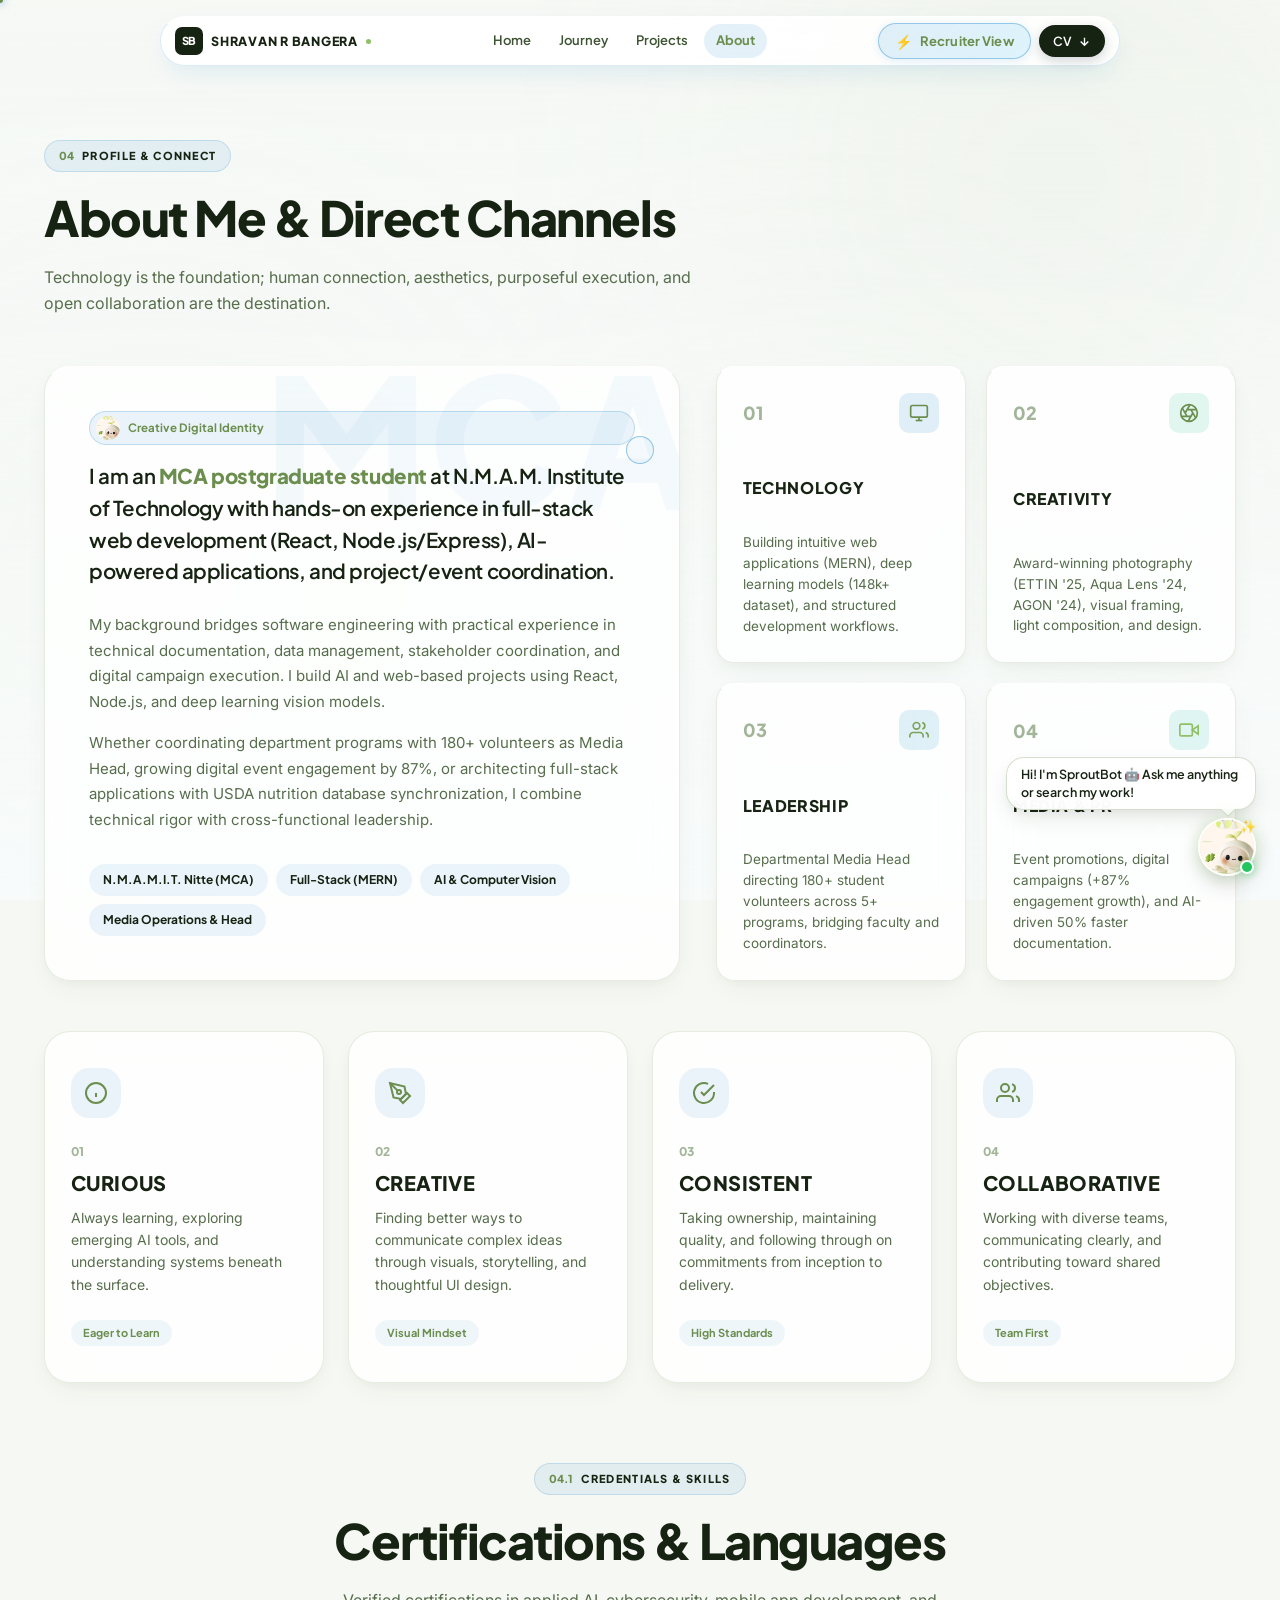
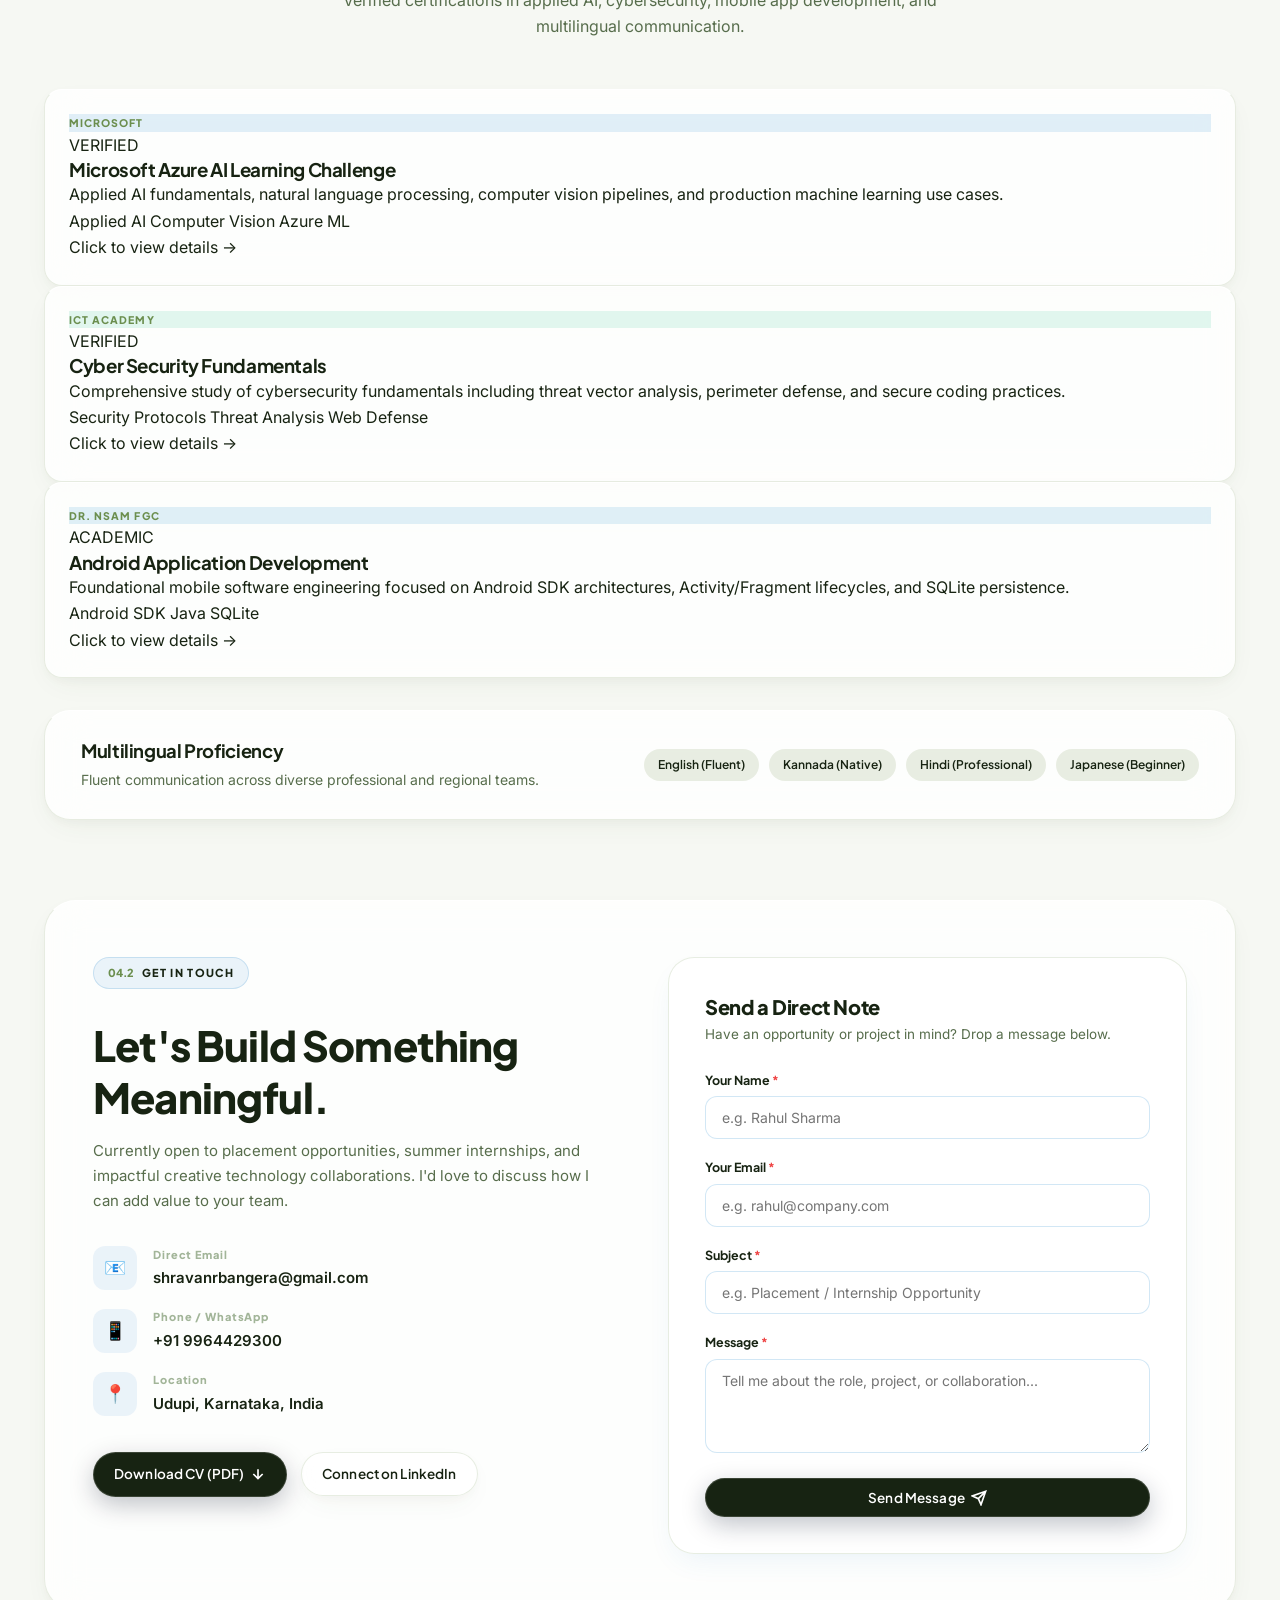
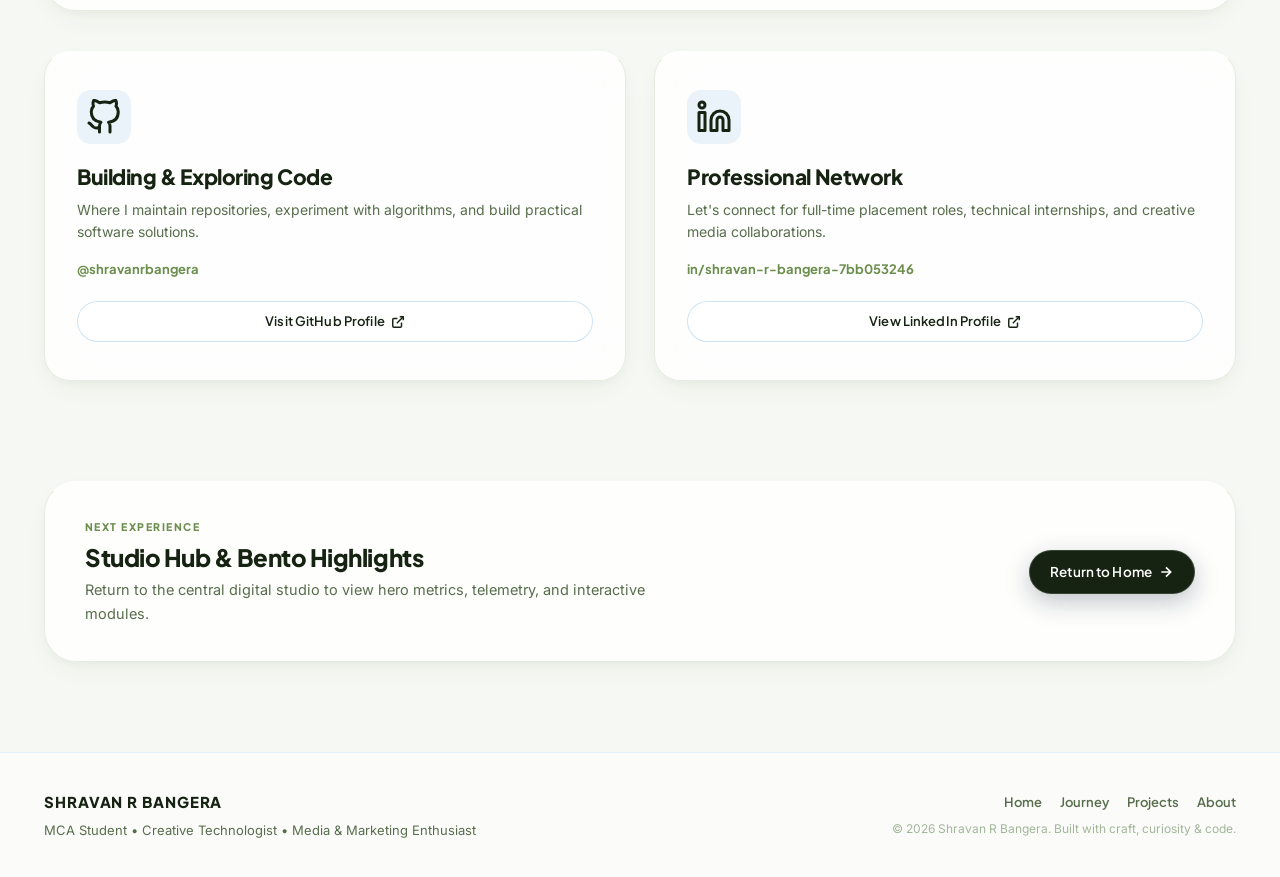
==== about.html @ 2a9f3ab5 "feat: implement SproutBot AI smart robot chatbot and profile navigator" ====
<!DOCTYPE html>
<html lang="en">
<head>
  <meta charset="UTF-8">
  <meta name="viewport" content="width=device-width, initial-scale=1.0">
  <title>About &amp; Contact | Shravan R Bangera</title>
  <meta name="description" content="Academic profile, full-stack &amp; AI expertise, certifications, and direct contact channels for Shravan R Bangera.">
  <meta name="theme-color" content="#F8FBFC">

  <link rel="icon" type="image/svg+xml" href="data:image/svg+xml,<svg xmlns='http://www.w3.org/2000/svg' viewBox='0 0 32 32'><rect width='32' height='32' rx='8' fill='%230878C9'/><text x='16' y='22' font-family='sans-serif' font-size='18' font-weight='bold' fill='white' text-anchor='middle'>S</text></svg>">
  <link rel="preconnect" href="https://fonts.googleapis.com">
  <link rel="preconnect" href="https://fonts.gstatic.com" crossorigin>
  <link href="https://fonts.googleapis.com/css2?family=Inter:wght@300;400;500;600;700&family=Plus+Jakarta+Sans:ital,wght@0,300;0,400;0,500;0,600;0,700;0,800;1,600&display=swap" rel="stylesheet">
  <link rel="stylesheet" href="style.css">
</head>
<body data-page="about">

  <!-- Custom Magnetic Cursor -->
  <div class="cursor-dot" id="cursorDot" aria-hidden="true"></div>
  <div class="cursor-ring" id="cursorRing" aria-hidden="true">
    <span class="cursor-label" id="cursorLabel"></span>
  </div>

  <!-- Ambient Background -->
  <div class="ambient-canvas" aria-hidden="true">
    <div class="ambient-orb orb-primary"></div>
    <div class="ambient-orb orb-secondary"></div>
    <div class="ambient-orb orb-accent"></div>
    <div class="ambient-grid-pattern"></div>
    <div class="ambient-noise-layer"></div>
  </div>

  <!-- Page Transition Curtain -->
  <div class="page-transition-curtain" id="pageTransitionCurtain" aria-hidden="true">
    <div class="curtain-brand-mark">
      <span class="curtain-mono">SB</span>
      <span class="curtain-title">SHRAVAN R BANGERA</span>
    </div>
  </div>

  <!-- Floating Glass Header -->
  <header class="studio-header" id="studioHeader">
    <nav class="nav-island glass-panel" aria-label="Main Navigation">
      <a href="index.html" class="nav-brand" data-nav-link aria-label="Shravan R Bangera Home">
        <span class="brand-monogram">SB</span>
        <span class="brand-name">SHRAVAN R BANGERA</span>
        <span class="brand-dot"></span>
      </a>

      <div class="nav-menu-wrapper" id="navMenuWrapper">
        <ul class="nav-links-list">
          <li><a href="index.html" class="nav-item" data-nav-link>Home</a></li>
          <li><a href="journey.html" class="nav-item" data-nav-link>Journey</a></li>
          <li><a href="projects.html" class="nav-item" data-nav-link>Projects</a></li>
          <li><a href="about.html" class="nav-item active" data-nav-link>About</a></li>
        </ul>
      </div>

      <div class="nav-cta-actions">
        <button class="btn btn-recruiter-toggle" id="recruiterModalTrigger" data-magnetic aria-label="Open Recruiter Executive View">
          <span class="recruiter-zap">⚡</span>
          <span>Recruiter View</span>
        </button>

        <a href="assets/SHRAVAN_RESUME.pdf" download="SHRAVAN_RESUME.pdf" target="_blank" rel="noopener" class="btn btn-pill-nav" data-magnetic>
          <span>CV</span>
          <svg class="btn-icon" width="13" height="13" viewBox="0 0 24 24" fill="none" stroke="currentColor" stroke-width="2.5"><path d="M12 5v14M19 12l-7 7-7-7"/></svg>
        </a>

        <button class="menu-toggle-btn" id="menuToggleBtn" aria-label="Toggle navigation menu" aria-expanded="false">
          <span class="menu-line line-1"></span>
          <span class="menu-line line-2"></span>
          <span class="menu-line line-3"></span>
        </button>
      </div>
    </nav>
  </header>

  <main class="page-content-wrapper" id="mainContent">

    <!-- PAGE HERO HEADER -->
    <section class="section inner-page-hero">
      <div class="container">
        
        <div class="section-editorial-header">
          <div class="header-tag-pill reveal-item">
            <span class="tag-number">04</span>
            <span class="tag-title">PROFILE &amp; CONNECT</span>
          </div>
          <h1 class="section-giant-title reveal-item" data-delay="100">About Me &amp; Direct Channels</h1>
          <p class="section-lead-paragraph reveal-item" data-delay="200">
            Technology is the foundation; human connection, aesthetics, purposeful execution, and open collaboration are the destination.
          </p>
        </div>

        <!-- ===================================================================
             SECTION 1: NARRATIVE MANIFESTO & 4 PILLARS
             =================================================================== -->
        <div class="about-editorial-layout">
          
          <!-- Narrative Manifesto Card -->
          <div class="about-manifesto-card glass-panel reveal-item" data-delay="250" data-cursor-text="STORY">
            <div class="watermark-symbol" aria-hidden="true">MCA</div>
            <div class="mascot-badge-pill">
              <img src="assets/sprout-mascot.jpg" alt="Creative Sprout Companion" class="mascot-badge-img">
              <span>Creative Digital Identity</span>
            </div>
            <h2 class="manifesto-lead">
              I am an <strong>MCA postgraduate student</strong> at N.M.A.M. Institute of Technology with hands-on experience in full-stack web development (React, Node.js/Express), AI-powered applications, and project/event coordination.
            </h2>
            
            <div class="manifesto-paragraphs">
              <p>
                My background bridges software engineering with practical experience in technical documentation, data management, stakeholder coordination, and digital campaign execution. I build AI and web-based projects using React, Node.js, and deep learning vision models.
              </p>
              <p>
                Whether coordinating department programs with 180+ volunteers as Media Head, growing digital event engagement by 87%, or architecting full-stack applications with USDA nutrition database synchronization, I combine technical rigor with cross-functional leadership.
              </p>
            </div>

            <div class="manifesto-tags-row">
              <span class="pill-chip">N.M.A.M.I.T. Nitte (MCA)</span>
              <span class="pill-chip">Full-Stack (MERN)</span>
              <span class="pill-chip">AI &amp; Computer Vision</span>
              <span class="pill-chip">Media Operations &amp; Head</span>
            </div>
          </div>

          <!-- 4 Concept Pillars -->
          <div class="about-pillars-grid">
            
            <div class="pillar-card glass-panel reveal-item" data-delay="300" data-pillar-theme="tech" data-cursor-text="TECH">
              <div class="pillar-top">
                <span class="pillar-index">01</span>
                <div class="pillar-icon-box cyan-glow">
                  <svg width="20" height="20" viewBox="0 0 24 24" fill="none" stroke="currentColor" stroke-width="2"><rect x="2" y="3" width="20" height="14" rx="2" ry="2"/><line x1="8" y1="21" x2="16" y2="21"/><line x1="12" y1="17" x2="12" y2="21"/></svg>
                </div>
              </div>
              <h3 class="pillar-name">TECHNOLOGY</h3>
              <p class="pillar-desc">
                Building intuitive web applications (MERN), deep learning models (148k+ dataset), and structured development workflows.
              </p>
            </div>

            <div class="pillar-card glass-panel reveal-item" data-delay="350" data-pillar-theme="creative" data-cursor-text="PHOTO">
              <div class="pillar-top">
                <span class="pillar-index">02</span>
                <div class="pillar-icon-box emerald-glow">
                  <svg width="20" height="20" viewBox="0 0 24 24" fill="none" stroke="currentColor" stroke-width="2"><circle cx="12" cy="12" r="10"/><path d="M14.31 8l5.74 9.94M9.69 8h11.48M7.38 12l5.74-9.94M9.69 16L3.95 6.06M14.31 16H2.83M16.62 12l-5.74 9.94"/></svg>
                </div>
              </div>
              <h3 class="pillar-name">CREATIVITY</h3>
              <p class="pillar-desc">
                Award-winning photography (ETTIN '25, Aqua Lens '24, AGON '24), visual framing, light composition, and design.
              </p>
            </div>

            <div class="pillar-card glass-panel reveal-item" data-delay="400" data-pillar-theme="lead" data-cursor-text="LEAD">
              <div class="pillar-top">
                <span class="pillar-index">03</span>
                <div class="pillar-icon-box blue-glow">
                  <svg width="20" height="20" viewBox="0 0 24 24" fill="none" stroke="currentColor" stroke-width="2"><path d="M17 21v-2a4 4 0 0 0-4-4H5a4 4 0 0 0-4 4v2"/><circle cx="9" cy="7" r="4"/><path d="M23 21v-2a4 4 0 0 0-3-3.87"/><path d="M16 3.13a4 4 0 0 1 0 7.75"/></svg>
                </div>
              </div>
              <h3 class="pillar-name">LEADERSHIP</h3>
              <p class="pillar-desc">
                Departmental Media Head directing 180+ student volunteers across 5+ programs, bridging faculty and coordinators.
              </p>
            </div>

            <div class="pillar-card glass-panel reveal-item" data-delay="450" data-pillar-theme="media" data-cursor-text="MEDIA">
              <div class="pillar-top">
                <span class="pillar-index">04</span>
                <div class="pillar-icon-box teal-glow">
                  <svg width="20" height="20" viewBox="0 0 24 24" fill="none" stroke="currentColor" stroke-width="2"><polygon points="23 7 16 12 23 17 23 7"/><rect x="1" y="5" width="15" height="14" rx="2" ry="2"/></svg>
                </div>
              </div>
              <h3 class="pillar-name">MEDIA &amp; PR</h3>
              <p class="pillar-desc">
                Event promotions, digital campaigns (+87% engagement growth), and AI-driven 50% faster documentation.
              </p>
            </div>

          </div>

        </div>

        <!-- 4 Core Principles -->
        <div class="values-interactive-grid" style="margin-top: 50px;">
          
          <div class="value-feature-card glass-panel reveal-item" data-delay="150" data-cursor-text="VALUE">
            <div class="value-glow-backdrop"></div>
            <div class="value-icon-circle">
              <svg width="24" height="24" viewBox="0 0 24 24" fill="none" stroke="currentColor" stroke-width="2"><circle cx="12" cy="12" r="10"/><path d="M12 16v-4M12 8h.01"/></svg>
            </div>
            <span class="value-index-tag">01</span>
            <h3 class="value-title">CURIOUS</h3>
            <p class="value-description">
              Always learning, exploring emerging AI tools, and understanding systems beneath the surface.
            </p>
            <div class="value-pill-badge">Eager to Learn</div>
          </div>

          <div class="value-feature-card glass-panel reveal-item" data-delay="250" data-cursor-text="VALUE">
            <div class="value-glow-backdrop"></div>
            <div class="value-icon-circle">
              <svg width="24" height="24" viewBox="0 0 24 24" fill="none" stroke="currentColor" stroke-width="2"><path d="M12 19l7-7 3 3-7 7-3-3z"/><path d="M18 13l-1.5-7.5L2 2l3.5 14.5L13 18l5-5z"/><path d="M2 2l7.586 7.586"/><circle cx="11" cy="11" r="2"/></svg>
            </div>
            <span class="value-index-tag">02</span>
            <h3 class="value-title">CREATIVE</h3>
            <p class="value-description">
              Finding better ways to communicate complex ideas through visuals, storytelling, and thoughtful UI design.
            </p>
            <div class="value-pill-badge">Visual Mindset</div>
          </div>

          <div class="value-feature-card glass-panel reveal-item" data-delay="350" data-cursor-text="VALUE">
            <div class="value-glow-backdrop"></div>
            <div class="value-icon-circle">
              <svg width="24" height="24" viewBox="0 0 24 24" fill="none" stroke="currentColor" stroke-width="2"><path d="M22 11.08V12a10 10 0 1 1-5.93-9.14"/><polyline points="22 4 12 14.01 9 11.01"/></svg>
            </div>
            <span class="value-index-tag">03</span>
            <h3 class="value-title">CONSISTENT</h3>
            <p class="value-description">
              Taking ownership, maintaining quality, and following through on commitments from inception to delivery.
            </p>
            <div class="value-pill-badge">High Standards</div>
          </div>

          <div class="value-feature-card glass-panel reveal-item" data-delay="450" data-cursor-text="VALUE">
            <div class="value-glow-backdrop"></div>
            <div class="value-icon-circle">
              <svg width="24" height="24" viewBox="0 0 24 24" fill="none" stroke="currentColor" stroke-width="2"><path d="M17 21v-2a4 4 0 0 0-4-4H5a4 4 0 0 0-4 4v2"/><circle cx="9" cy="7" r="4"/><path d="M23 21v-2a4 4 0 0 0-3-3.87"/><path d="M16 3.13a4 4 0 0 1 0 7.75"/></svg>
            </div>
            <span class="value-index-tag">04</span>
            <h3 class="value-title">COLLABORATIVE</h3>
            <p class="value-description">
              Working with diverse teams, communicating clearly, and contributing toward shared objectives.
            </p>
            <div class="value-pill-badge">Team First</div>
          </div>

        </div>

        <!-- ===================================================================
             SECTION 2: VERIFIED CREDENTIALS, SKILLS & LANGUAGES
             =================================================================== -->
        <div style="margin-top: 80px;">
          <div class="section-editorial-header text-center">
            <div class="header-tag-pill reveal-item">
              <span class="tag-number">04.1</span>
              <span class="tag-title">CREDENTIALS &amp; SKILLS</span>
            </div>
            <h2 class="section-giant-title reveal-item" data-delay="100">Certifications &amp; Languages</h2>
            <p class="section-lead-paragraph reveal-item" data-delay="200">
              Verified certifications in applied AI, cybersecurity, mobile app development, and multilingual communication.
            </p>
          </div>

          <!-- Credentials Grid -->
          <div class="credentials-cards-grid">
            
            <!-- Card 1: Microsoft Azure AI -->
            <div class="credential-item-card glass-panel reveal-item" data-delay="200" data-cred-key="azure" data-cursor-text="VERIFY">
              <div class="cred-card-top">
                <div class="cred-org-badge cyan-glow">MICROSOFT</div>
                <span class="cred-status-pill">VERIFIED</span>
              </div>
              <h3 class="cred-title">Microsoft Azure AI Learning Challenge</h3>
              <p class="cred-summary">
                Applied AI fundamentals, natural language processing, computer vision pipelines, and production machine learning use cases.
              </p>
              <div class="cred-tags">
                <span>Applied AI</span>
                <span>Computer Vision</span>
                <span>Azure ML</span>
              </div>
              <div class="cred-card-footer">
                <span class="cred-click-prompt">Click to view details &rarr;</span>
              </div>
            </div>

            <!-- Card 2: Cyber Security -->
            <div class="credential-item-card glass-panel reveal-item" data-delay="300" data-cred-key="cybersecurity" data-cursor-text="VERIFY">
              <div class="cred-card-top">
                <div class="cred-org-badge emerald-glow">ICT ACADEMY</div>
                <span class="cred-status-pill">VERIFIED</span>
              </div>
              <h3 class="cred-title">Cyber Security Fundamentals</h3>
              <p class="cred-summary">
                Comprehensive study of cybersecurity fundamentals including threat vector analysis, perimeter defense, and secure coding practices.
              </p>
              <div class="cred-tags">
                <span>Security Protocols</span>
                <span>Threat Analysis</span>
                <span>Web Defense</span>
              </div>
              <div class="cred-card-footer">
                <span class="cred-click-prompt">Click to view details &rarr;</span>
              </div>
            </div>

            <!-- Card 3: Android App Dev -->
            <div class="credential-item-card glass-panel reveal-item" data-delay="400" data-cred-key="android" data-cursor-text="VERIFY">
              <div class="cred-card-top">
                <div class="cred-org-badge blue-glow">DR. NSAM FGC</div>
                <span class="cred-status-pill">ACADEMIC</span>
              </div>
              <h3 class="cred-title">Android Application Development</h3>
              <p class="cred-summary">
                Foundational mobile software engineering focused on Android SDK architectures, Activity/Fragment lifecycles, and SQLite persistence.
              </p>
              <div class="cred-tags">
                <span>Android SDK</span>
                <span>Java</span>
                <span>SQLite</span>
              </div>
              <div class="cred-card-footer">
                <span class="cred-click-prompt">Click to view details &rarr;</span>
              </div>
            </div>

          </div>

          <!-- Languages & Competencies Ribbon -->
          <div class="languages-ribbon-card glass-panel reveal-item" data-delay="450" style="margin-top: 32px; padding: 28px 36px;">
            <div style="display: flex; flex-wrap: wrap; justify-content: space-between; align-items: center; gap: 20px;">
              <div>
                <h4 style="font-size: 1.15rem; font-weight: 700; margin-bottom: 6px;">Multilingual Proficiency</h4>
                <p style="font-size: 14px; color: var(--text-muted);">Fluent communication across diverse professional and regional teams.</p>
              </div>
              <div style="display: flex; flex-wrap: wrap; gap: 10px;">
                <span class="pill-chip" style="background: rgba(107, 142, 78, 0.15); color: var(--sage-deep); font-weight: 600;">English (Fluent)</span>
                <span class="pill-chip" style="background: rgba(107, 142, 78, 0.15); color: var(--sage-deep); font-weight: 600;">Kannada (Native)</span>
                <span class="pill-chip" style="background: rgba(107, 142, 78, 0.15); color: var(--sage-deep); font-weight: 600;">Hindi (Professional)</span>
                <span class="pill-chip" style="background: rgba(107, 142, 78, 0.15); color: var(--sage-deep); font-weight: 600;">Japanese (Beginner)</span>
              </div>
            </div>
          </div>
        </div>

        <!-- ===================================================================
             SECTION 3: CONTACT CHANNEL & DIRECT NOTE FORM
             =================================================================== -->
        <div style="margin-top: 80px;">
          
          <!-- Contact Split Layout Card -->
          <div class="contact-card-wrapper glass-panel reveal-item">
            <div class="contact-split-layout">
              
              <!-- Left Info Panel -->
              <div class="contact-info-side">
                <div class="header-tag-pill">
                  <span class="tag-number">04.2</span>
                  <span class="tag-title">GET IN TOUCH</span>
                </div>
                <h2 class="contact-giant-heading" style="font-size: clamp(2rem, 3.5vw, 2.6rem); margin-top: 14px;">Let's Build Something Meaningful.</h2>
                <p class="contact-sub-paragraph">
                  Currently open to placement opportunities, summer internships, and impactful creative technology collaborations. I'd love to discuss how I can add value to your team.
                </p>

                <div class="contact-direct-items">
                  
                  <div class="contact-item-row">
                    <div class="item-icon-box">📧</div>
                    <div>
                      <span class="item-label">Direct Email</span>
                      <a href="mailto:shravanrbangera@gmail.com" class="item-link-val">shravanrbangera@gmail.com</a>
                    </div>
                  </div>

                  <div class="contact-item-row">
                    <div class="item-icon-box">📱</div>
                    <div>
                      <span class="item-label">Phone / WhatsApp</span>
                      <a href="tel:+919964429300" class="item-link-val">+91 9964429300</a>
                    </div>
                  </div>

                  <div class="contact-item-row">
                    <div class="item-icon-box">📍</div>
                    <div>
                      <span class="item-label">Location</span>
                      <span class="item-val-text">Udupi, Karnataka, India</span>
                    </div>
                  </div>

                </div>

                <div class="contact-action-buttons">
                  <a href="assets/SHRAVAN_RESUME.pdf" download="SHRAVAN_RESUME.pdf" target="_blank" rel="noopener" class="btn btn-primary-glow" data-magnetic>
                    <span>Download CV (PDF)</span>
                    <svg class="btn-arrow" width="16" height="16" viewBox="0 0 24 24" fill="none" stroke="currentColor" stroke-width="2.5"><path d="M12 5v14M19 12l-7 7-7-7"/></svg>
                  </a>
                  <a href="https://www.linkedin.com/in/shravan-r-bangera-7bb053246" target="_blank" rel="noopener" class="btn btn-glass-card" data-magnetic>
                    <span>Connect on LinkedIn</span>
                  </a>
                </div>
              </div>

              <!-- Right Interactive Message Form -->
              <div class="contact-form-side">
                <form class="glass-inner-form" id="contactForm" novalidate>
                  <h3 class="form-title">Send a Direct Note</h3>
                  <p class="form-subtext">Have an opportunity or project in mind? Drop a message below.</p>

                  <div class="form-field-group">
                    <label for="userName">Your Name <span class="req-star">*</span></label>
                    <input type="text" id="userName" name="name" placeholder="e.g. Rahul Sharma" required autocomplete="name">
                  </div>

                  <div class="form-field-group">
                    <label for="userEmail">Your Email <span class="req-star">*</span></label>
                    <input type="email" id="userEmail" name="email" placeholder="e.g. rahul@company.com" required autocomplete="email">
                  </div>

                  <div class="form-field-group">
                    <label for="userSubject">Subject <span class="req-star">*</span></label>
                    <input type="text" id="userSubject" name="subject" placeholder="e.g. Placement / Internship Opportunity" required>
                  </div>

                  <div class="form-field-group">
                    <label for="userMessage">Message <span class="req-star">*</span></label>
                    <textarea id="userMessage" name="message" rows="4" placeholder="Tell me about the role, project, or collaboration..." required></textarea>
                  </div>

                  <button type="submit" class="btn btn-primary-glow btn-full" data-magnetic>
                    <span>Send Message</span>
                    <svg class="btn-arrow" width="16" height="16" viewBox="0 0 24 24" fill="none" stroke="currentColor" stroke-width="2.5"><path d="M22 2L11 13M22 2l-7 20-4-9-9-4 20-7z"/></svg>
                  </button>

                  <div class="form-feedback-message" id="formFeedback" role="alert" aria-live="polite"></div>
                </form>
              </div>

            </div>
          </div>

          <!-- Social Presence Cards Grid -->
          <div class="presence-cards-grid" style="margin-top: 40px;">
            
            <div class="presence-card glass-panel reveal-item" data-delay="200" data-cursor-text="GITHUB">
              <div class="presence-icon-top">
                <svg width="36" height="36" viewBox="0 0 24 24" fill="none" stroke="currentColor" stroke-width="2" stroke-linecap="round" stroke-linejoin="round"><path d="M9 19c-5 1.5-5-2.5-7-3m14 6v-3.87a3.37 3.37 0 0 0-.94-2.61c3.14-.35 6.44-1.54 6.44-7A5.44 5.44 0 0 0 20 4.77 5.07 5.07 0 0 0 19.91 1S18.73.65 16 2.48a13.38 13.38 0 0 0-7 0C6.27.65 5.09 1 5.09 1A5.07 5.07 0 0 0 5 4.77a5.44 5.44 0 0 0-1.5 3.78c0 5.42 3.3 6.61 6.44 7A3.37 3.37 0 0 0 9 18.13V22"/></svg>
              </div>
              <h3 class="presence-heading">Building &amp; Exploring Code</h3>
              <p class="presence-text">
                Where I maintain repositories, experiment with algorithms, and build practical software solutions.
              </p>
              <div class="presence-handle">@shravanrbangera</div>
              <a href="https://github.com/shravanrbangera" target="_blank" rel="noopener" class="btn btn-pill-outline" data-magnetic>
                <span>Visit GitHub Profile</span>
                <svg width="14" height="14" viewBox="0 0 24 24" fill="none" stroke="currentColor" stroke-width="2.5"><path d="M18 13v6a2 2 0 0 1-2 2H5a2 2 0 0 1-2-2V8a2 2 0 0 1 2-2h6"/><polyline points="15 3 21 3 21 9"/><line x1="10" y1="14" x2="21" y2="3"/></svg>
              </a>
            </div>

            <div class="presence-card glass-panel reveal-item" data-delay="300" data-cursor-text="LINKEDIN">
              <div class="presence-icon-top">
                <svg width="36" height="36" viewBox="0 0 24 24" fill="none" stroke="currentColor" stroke-width="2" stroke-linecap="round" stroke-linejoin="round"><path d="M16 8a6 6 0 0 1 6 6v7h-4v-7a2 2 0 0 0-2-2 2 2 0 0 0-2 2v7h-4v-7a6 6 0 0 1 6-6z"/><rect x="2" y="9" width="4" height="12"/><circle cx="4" cy="4" r="2"/></svg>
              </div>
              <h3 class="presence-heading">Professional Network</h3>
              <p class="presence-text">
                Let's connect for full-time placement roles, technical internships, and creative media collaborations.
              </p>
              <div class="presence-handle">in/shravan-r-bangera-7bb053246</div>
              <a href="https://www.linkedin.com/in/shravan-r-bangera-7bb053246" target="_blank" rel="noopener" class="btn btn-pill-outline" data-magnetic>
                <span>View LinkedIn Profile</span>
                <svg width="14" height="14" viewBox="0 0 24 24" fill="none" stroke="currentColor" stroke-width="2.5"><path d="M18 13v6a2 2 0 0 1-2 2H5a2 2 0 0 1-2-2V8a2 2 0 0 1 2-2h6"/><polyline points="15 3 21 3 21 9"/><line x1="10" y1="14" x2="21" y2="3"/></svg>
              </a>
            </div>

          </div>

        </div>

      </div>
    </section>

    <!-- Next Room Navigation Banner -->
    <section class="section room-footer-nav-section">
      <div class="container">
        <div class="room-nav-banner glass-panel reveal-item">
          <div class="banner-left">
            <span class="banner-kicker">NEXT EXPERIENCE</span>
            <h3 class="banner-heading">Studio Hub &amp; Bento Highlights</h3>
            <p class="banner-text">Return to the central digital studio to view hero metrics, telemetry, and interactive modules.</p>
          </div>
          <a href="index.html" class="btn btn-primary-glow" data-nav-link data-magnetic>
            <span>Return to Home</span>
            <svg class="btn-arrow" width="16" height="16" viewBox="0 0 24 24" fill="none" stroke="currentColor" stroke-width="2.5"><path d="M5 12h14M12 5l7 7-7 7"/></svg>
          </a>
        </div>
      </div>
    </section>

  </main>

  <!-- CREDENTIAL DETAIL MODAL -->
  <div class="modal-scrim" id="credentialModal" role="dialog" aria-modal="true" aria-hidden="true" tabindex="-1">
    <div class="credential-dialog glass-panel">
      <button class="modal-close-trigger" id="credentialCloseBtn" aria-label="Close Credential Details" data-magnetic>&times;</button>
      <div class="cred-dialog-top">
        <span class="cred-dialog-org" id="credOrg">Organization</span>
        <span class="cred-dialog-type" id="credType">Type</span>
      </div>
      <h2 class="cred-dialog-title" id="credTitle">Certification Title</h2>
      <p class="cred-dialog-desc" id="credDesc">Full description of credential.</p>
      <div class="cred-dialog-skills">
        <span class="cred-skills-heading">Skills &amp; Competencies Acquired:</span>
        <div class="cred-skills-tags-wrap" id="credSkills"></div>
      </div>
    </div>
  </div>

  <!-- RECRUITER EXECUTIVE BRIEFING MODAL -->
  <div class="modal-scrim" id="recruiterModal" role="dialog" aria-modal="true" aria-hidden="true" tabindex="-1">
    <div class="recruiter-dialog glass-panel">
      <button class="modal-close-trigger" id="recruiterCloseBtn" aria-label="Close Recruiter View" data-magnetic>&times;</button>
      
      <div class="recruiter-header-bar">
        <div>
          <span class="recruiter-kicker">⚡ 1-MINUTE EXECUTIVE BRIEFING</span>
          <h2 class="recruiter-name">SHRAVAN R BANGERA</h2>
          <p class="recruiter-title">MCA Student &bull; Full-Stack Developer (MERN) &bull; AI Applications &bull; Media &amp; Marketing Operations</p>
        </div>
        <a href="assets/SHRAVAN_RESUME.pdf" download="SHRAVAN_RESUME.pdf" target="_blank" rel="noopener" class="btn btn-primary-glow" data-magnetic>
          <span>Download CV (PDF)</span>
          <svg width="14" height="14" viewBox="0 0 24 24" fill="none" stroke="currentColor" stroke-width="2.5"><path d="M12 5v14M19 12l-7 7-7-7"/></svg>
        </a>
      </div>

      <div class="recruiter-body-grid">
        
        <!-- Column 1: Core Value Proposition -->
        <div class="recruiter-col">
          <h3 class="recruiter-section-title">Candidate Profile</h3>
          <p class="recruiter-summary-text">
            MCA postgraduate student at N.M.A.M. Institute of Technology with hands-on experience in full-stack web development (React, Node.js/Express), AI-powered applications, and large-scale media operations.
          </p>

          <h3 class="recruiter-section-title" style="margin-top: 18px;">Education</h3>
          <ul class="recruiter-quick-list">
            <li><strong>MCA (2025–2027)</strong> — N.M.A.M. Institute of Technology, Nitte</li>
            <li><strong>BCA (2022–2025)</strong> — Dr. NSAM First Grade College, Nitte</li>
          </ul>

          <h3 class="recruiter-section-title" style="margin-top: 18px;">Core Competencies</h3>
          <div class="recruiter-chips">
            <span>Python</span>
            <span>MERN Stack (React, Node.js, Express)</span>
            <span>AI/ML Applications</span>
            <span>Git &amp; SQL</span>
            <span>Prompt Engineering</span>
            <span>USDA Database API</span>
            <span>Media Operations (180+ Volunteers)</span>
            <span>Adobe Creative Suite</span>
          </div>
        </div>

        <!-- Column 2: Key Milestones & Direct Actions -->
        <div class="recruiter-col">
          <h3 class="recruiter-section-title">Verified Key Milestones</h3>
          <ul class="recruiter-milestones-list">
            <li><strong>Media Head (MCA Dept):</strong> Coordinated logistics &amp; media across 5+ programs with 180+ student volunteers; managed social media.</li>
            <li><strong>Internship Trainee:</strong> Zephyr Technologies &amp; Solutions &mdash; MERN Stack technical documentation &amp; software workflows.</li>
            <li><strong>1st Place Photography:</strong> ETTIN 2025 National Fest (JKSHIM Nitte) &amp; Nitte Aqua Lens 2024.</li>
            <li><strong>Top Project:</strong> FoodIQ &mdash; React + Node.js/Express with 148k+ image deep learning model, USDA database &amp; 0&ndash;100 health scoring.</li>
          </ul>

          <h3 class="recruiter-section-title" style="margin-top: 18px;">Direct Placement Contacts</h3>
          <div class="recruiter-contact-strip">
            <a href="mailto:shravanrbangera@gmail.com" class="rec-contact-item">📧 shravanrbangera@gmail.com</a>
            <a href="tel:+919964429300" class="rec-contact-item">📱 +91 9964429300</a>
            <a href="https://www.linkedin.com/in/shravan-r-bangera-7bb053246" target="_blank" rel="noopener" class="rec-contact-item">🔗 linkedin.com/in/shravan-r-bangera-7bb053246</a>
            <a href="assets/shravan-bangera-resume.html" target="_blank" rel="noopener" class="rec-contact-item">📄 View Interactive HTML Resume</a>
          </div>
        </div>

      </div>
    </div>
  </div>

  <footer class="studio-footer">
    <div class="container footer-content-wrap">
      <div class="footer-left-brand">
        <a href="index.html" class="footer-logo" data-nav-link>SHRAVAN R BANGERA</a>
        <p class="footer-identity-tag">MCA Student &bull; Creative Technologist &bull; Media &amp; Marketing Enthusiast</p>
      </div>

      <div class="footer-right-cluster">
        <div class="footer-nav-links">
          <a href="index.html" data-nav-link>Home</a>
          <a href="journey.html" data-nav-link>Journey</a>
          <a href="projects.html" data-nav-link>Projects</a>
          <a href="about.html" data-nav-link>About</a>
        </div>
        <p class="footer-copyright">&copy; 2026 Shravan R Bangera. Built with craft, curiosity &amp; code.</p>
      </div>
    </div>
  </footer>

  <!-- Interactive Smart AI Robot Companion & Profile Navigator -->
  <aside class="cloud-mascot-companion" id="cloudMascot" aria-label="Smart AI Profile Navigator">
    <div class="mascot-speech-bubble" id="mascotBubble" role="status">
      <span class="bubble-text">Hi! I'm SproutBot 🤖 Ask me anything or search my work!</span>
    </div>
    <button class="mascot-avatar-btn" id="mascotAvatarBtn" aria-label="Open SproutBot AI Profile Navigator" data-magnetic>
      <img src="assets/sprout-mascot.jpg" alt="SproutBot AI Navigator" class="mascot-img">
      <span class="mascot-sparkle">✨</span>
      <span class="mascot-badge-online"></span>
    </button>

    <!-- Smart AI Chatbot Interactive Modal Panel -->
    <div class="mascot-chat-panel glass-panel" id="mascotChatPanel" aria-hidden="true" role="dialog" aria-label="SproutBot AI Assistant">
      <div class="chat-panel-header">
        <div class="chat-header-info">
          <div class="chat-avatar-frame">
            <img src="assets/sprout-mascot.jpg" alt="SproutBot" class="chat-avatar-mini">
            <span class="avatar-live-dot"></span>
          </div>
          <div>
            <div class="chat-bot-title">SproutBot AI <span class="bot-badge">SMART GUIDE</span></div>
            <div class="chat-bot-status">Trained on Shravan's Full Profile</div>
          </div>
        </div>
        <div class="chat-header-actions">
          <button class="chat-icon-btn" id="chatResetBtn" title="Clear Conversation" aria-label="Clear Conversation">🔄</button>
          <button class="chat-icon-btn" id="chatCloseBtn" title="Close Chat" aria-label="Close Chat">&times;</button>
        </div>
      </div>

      <div class="chat-quick-chips-bar" id="chatQuickChips">
        <button class="chat-chip-btn" data-query="projects">🚀 Projects</button>
        <button class="chat-chip-btn" data-query="foodiq">🥗 FoodIQ AI</button>
        <button class="chat-chip-btn" data-query="awards">🏆 Awards</button>
        <button class="chat-chip-btn" data-query="photography">📸 Photography</button>
        <button class="chat-chip-btn" data-query="leadership">📢 180+ Volunteers</button>
        <button class="chat-chip-btn" data-query="skills">🛠️ Skills</button>
        <button class="chat-chip-btn" data-query="resume">📄 Resume</button>
        <button class="chat-chip-btn" data-query="contact">📧 Contact</button>
      </div>

      <div class="chat-messages-container" id="chatMessagesContainer" role="log" aria-live="polite"></div>

      <form class="chat-input-wrapper" id="chatInputForm" autocomplete="off">
        <input 
          type="text" 
          id="chatInputText" 
          class="chat-input-field" 
          placeholder="Ask me anything (e.g. FoodIQ, awards, skills)..." 
          aria-label="Ask SproutBot AI"
        >
        <button type="submit" class="chat-send-btn" id="chatSendBtn" aria-label="Send query">
          <svg width="15" height="15" viewBox="0 0 24 24" fill="none" stroke="currentColor" stroke-width="2.5" stroke-linecap="round" stroke-linejoin="round">
            <line x1="22" y1="2" x2="11" y2="13"></line>
            <polygon points="22 2 15 22 11 13 2 9 22 2"></polygon>
          </svg>
        </button>
      </form>
    </div>
  </aside>

  <script src="script.js"></script>
</body>
</html>
---- style.css ----
/* ==========================================================================
   SHRAVAN R BANGERA — MULTI-PAGE DIGITAL STUDIO STYLESHEET
   Design Language: Apple Cleanliness + Studio Editorial + Frutiger Aero Glow + Soft Glassmorphism
   ========================================================================== */

/* --------------------------------------------------------------------------
   1. DESIGN TOKENS & CSS CUSTOM PROPERTIES
   -------------------------------------------------------------------------- */
:root {
  /* Color Palette — Sage, Pistachio & Forest Green */
  --sage-deep: #172312;
  --sage-dark: #2A3B21;
  --sage-primary: #6B8E4E;
  --sage-vivid: #7BA35A;
  --sage-sprout: #8FC065;
  --sage-light: #BDDAA5;
  --sage-pale: #EAF2E3;
  --sage-tint: #F2F7ED;

  --forest-dark: #1F2E19;
  --forest-surface: #24351D;

  --cream-pure: #FFFFFF;
  --cream-soft: #FAF8F5;
  --cream-warm: #F6F8F3;

  --gold-accent: #EAB308;
  --gold-pale: #FEF9C3;

  /* Semantic Aliases */
  --blue-primary: #6B8E4E;
  --blue-vivid: #7BA35A;
  --blue-bright: #8FC065;
  --blue-pale: #EAF2E3;

  --teal-accent: #8FC065;
  --teal-vivid: #6B8E4E;
  --teal-light: #BDDAA5;
  --teal-pale: #EAF2E3;

  --emerald-green: #6B8E4E;
  --emerald-dark: #2A3B21;
  --emerald-pale: #EAF2E3;

  --color-primary: #6B8E4E;
  --color-accent: #8FC065;
  --color-slate-900: #172312;
  --color-slate-800: #24351D;
  --color-slate-700: #3D5232;
  --color-slate-600: #576D4C;
  --color-slate-500: #7E9374;
  --color-slate-400: #A2B599;
  --color-slate-200: #E4ECE0;

  /* Forest Charcoal & Contrast Bases */
  --navy-dark: #172312;
  --navy-deep: #1F2E19;
  --navy-surface: #24351D;
  --navy-glass: rgba(23, 35, 18, 0.94);
  --color-primary-dark: #2A3B21;
  --shadow-glow-blue: 0 10px 30px -5px rgba(107, 142, 78, 0.35);
  --shadow-glow-sage: 0 10px 30px -5px rgba(107, 142, 78, 0.35);

  /* Backgrounds & Surfaces */
  --bg-main: #F6F8F3;
  --bg-alt: #EDF3E8;
  --bg-pure: #FFFFFF;
  --bg-card: rgba(255, 255, 255, 0.88);
  --bg-card-hover: rgba(255, 255, 255, 0.98);

  /* Text & Content */
  --text-dark: #172312;
  --text-secondary: #3D5232;
  --text-muted: #576D4C;
  --text-light: #7E9374;
  --text-faint: #A2B599;
  --text-inverse: #FFFFFF;

  /* Glassmorphism Specs */
  --glass-bg: rgba(255, 255, 255, 0.82);
  --glass-bg-hover: rgba(255, 255, 255, 0.96);
  --glass-border: rgba(107, 142, 78, 0.16);
  --glass-border-hover: rgba(107, 142, 78, 0.35);
  --glass-border-light: rgba(255, 255, 255, 0.95);
  --glass-blur: blur(20px) saturate(180%);
  --glass-shadow: 0 10px 30px -10px rgba(60, 90, 40, 0.08), 0 4px 12px rgba(0, 0, 0, 0.03);
  --glass-shadow-hover: 0 20px 45px -12px rgba(60, 90, 40, 0.16), 0 8px 24px rgba(0, 0, 0, 0.05);

  /* Gradients */
  --grad-lumina: linear-gradient(135deg, #4A6E2E 0%, #6B8E4E 50%, #8FC065 100%);
  --grad-blue-glow: linear-gradient(135deg, #6B8E4E 0%, #8FC065 100%);
  --grad-teal-glow: linear-gradient(135deg, #5E8043 0%, #8FC065 100%);
  --grad-navy-glass: linear-gradient(145deg, rgba(31, 46, 25, 0.95), rgba(36, 53, 29, 0.98));
  --grad-moss-bento: linear-gradient(145deg, #8FA876 0%, #6C8B50 100%);

  /* Typography */
  --font-primary: 'Plus Jakarta Sans', -apple-system, BlinkMacSystemFont, 'Segoe UI', Roboto, sans-serif;
  --font-heading: 'Plus Jakarta Sans', -apple-system, BlinkMacSystemFont, 'Segoe UI', Roboto, sans-serif;
  --font-body: 'Inter', -apple-system, BlinkMacSystemFont, 'Segoe UI', Roboto, sans-serif;

  /* Layout & Radii */
  --radius-xs: 6px;
  --radius-sm: 12px;
  --radius-md: 18px;
  --radius-lg: 26px;
  --radius-xl: 32px;
  --radius-full: 9999px;
  --container-width: 1240px;
  --z-modal: 99999;

  /* Transitions & Easings */
  --ease-spring: cubic-bezier(0.16, 1, 0.3, 1);
  --ease-smooth: cubic-bezier(0.4, 0, 0.2, 1);
  --time-fast: 180ms;
  --time-normal: 350ms;
  --time-slow: 600ms;
}

/* --------------------------------------------------------------------------
   2. GLOBAL RESET & BASE STYLES
   -------------------------------------------------------------------------- */
*, *::before, *::after {
  box-sizing: border-box;
  margin: 0;
  padding: 0;
}

html {
  scroll-behavior: smooth;
  font-size: 16px;
  -webkit-text-size-adjust: 100%;
}

body {
  font-family: var(--font-body);
  background-color: var(--bg-main);
  color: var(--text-dark);
  line-height: 1.65;
  overflow-x: hidden;
  position: relative;
  min-height: 100vh;
  display: flex;
  flex-direction: column;
  -webkit-font-smoothing: antialiased;
  -moz-osx-font-smoothing: grayscale;
}

.page-content-wrapper {
  flex-grow: 1;
  position: relative;
  z-index: 1;
  opacity: 1;
  transform: translateY(0);
  transition: opacity var(--time-normal) var(--ease-spring), transform var(--time-normal) var(--ease-spring);
}

.page-content-wrapper.page-enter {
  animation: pageFadeIn 450ms var(--ease-spring) forwards;
}

@keyframes pageFadeIn {
  from { opacity: 0; transform: translateY(18px); }
  to { opacity: 1; transform: translateY(0); }
}

h1, h2, h3, h4, h5, h6 {
  font-family: var(--font-primary);
  color: var(--text-dark);
  line-height: 1.25;
  font-weight: 700;
  letter-spacing: -0.02em;
}

a {
  color: inherit;
  text-decoration: none;
}

button {
  font-family: inherit;
  border: none;
  background: none;
  cursor: pointer;
}

img, svg {
  display: block;
  max-width: 100%;
}

.container {
  width: 100%;
  max-width: var(--container-width);
  margin-left: auto;
  margin-right: auto;
  padding-left: 24px;
  padding-right: 24px;
}

.section {
  padding-top: 80px;
  padding-bottom: 80px;
  position: relative;
}

.inner-page-hero {
  padding-top: 140px;
  padding-bottom: 60px;
}

@media (max-width: 768px) {
  .section {
    padding-top: 55px;
    padding-bottom: 55px;
  }
  .inner-page-hero {
    padding-top: 105px;
    padding-bottom: 45px;
  }
}

/* --------------------------------------------------------------------------
   3. CUSTOM MAGNETIC CURSOR (Desktop Only)
   -------------------------------------------------------------------------- */
@media (hover: hover) and (pointer: fine) {
  body {
    cursor: default;
  }

  .cursor-dot {
    position: fixed;
    top: 0;
    left: 0;
    width: 6px;
    height: 6px;
    background-color: var(--blue-primary);
    border-radius: 50%;
    pointer-events: none;
    z-index: 99999;
    transform: translate(-50%, -50%);
    transition: opacity var(--time-fast) var(--ease-spring);
    box-shadow: 0 0 8px rgba(8, 120, 201, 0.7);
  }

  .cursor-ring {
    position: fixed;
    top: 0;
    left: 0;
    width: 28px;
    height: 28px;
    border: 1.5px solid rgba(8, 120, 201, 0.4);
    background-color: rgba(8, 120, 201, 0.04);
    border-radius: 50%;
    pointer-events: none;
    z-index: 99998;
    transform: translate(-50%, -50%);
    display: flex;
    align-items: center;
    justify-content: center;
    transition: width var(--time-normal) var(--ease-spring),
                height var(--time-normal) var(--ease-spring),
                background-color var(--time-normal) var(--ease-spring),
                border-color var(--time-normal) var(--ease-spring);
  }

  .cursor-label {
    display: none;
  }

  .cursor-ring.cursor-hover {
    width: 38px;
    height: 38px;
    background-color: rgba(8, 120, 201, 0.08);
    border-color: var(--teal-accent);
  }

  .cursor-ring.cursor-text-active {
    width: 38px;
    height: 38px;
    background-color: rgba(8, 120, 201, 0.08);
    border-color: var(--blue-primary);
  }
}

@media (hover: none), (pointer: coarse) {
  .cursor-dot, .cursor-ring {
    display: none !important;
  }
}

/* --------------------------------------------------------------------------
   4. AMBIENT BACKGROUND & TRANSITION CURTAIN
   -------------------------------------------------------------------------- */
.ambient-canvas {
  position: fixed;
  top: 0;
  left: 0;
  width: 100vw;
  height: 100vh;
  pointer-events: none;
  z-index: -1;
  overflow: hidden;
}

.ambient-orb {
  position: absolute;
  border-radius: 50%;
  filter: blur(140px);
  opacity: 0.45;
  animation: floatOrb 22s infinite alternate ease-in-out;
}

.orb-primary {
  width: 650px;
  height: 650px;
  top: -150px;
  right: -100px;
  background: radial-gradient(circle, rgba(107, 142, 78, 0.26) 0%, rgba(143, 192, 101, 0.12) 70%, transparent 100%);
  animation-duration: 25s;
}

.orb-secondary {
  width: 550px;
  height: 550px;
  bottom: 5%;
  left: -120px;
  background: radial-gradient(circle, rgba(143, 192, 101, 0.22) 0%, rgba(189, 218, 165, 0.14) 70%, transparent 100%);
  animation-duration: 20s;
  animation-delay: -5s;
}

.orb-accent {
  width: 480px;
  height: 480px;
  top: 45%;
  right: 18%;
  background: radial-gradient(circle, rgba(107, 142, 78, 0.18) 0%, rgba(234, 242, 227, 0.3) 70%, transparent 100%);
  animation-duration: 28s;
  animation-delay: -10s;
}

@keyframes floatOrb {
  0% { transform: translate3d(0, 0, 0) scale(1); }
  50% { transform: translate3d(30px, 40px, 0) scale(1.08); }
  100% { transform: translate3d(-30px, -20px, 0) scale(0.95); }
}

.ambient-grid-pattern {
  position: absolute;
  inset: 0;
  background-image: radial-gradient(rgba(107, 142, 78, 0.08) 1px, transparent 1px);
  background-size: 32px 32px;
  opacity: 0.6;
}

.ambient-noise-layer {
  position: absolute;
  inset: 0;
  background: linear-gradient(to bottom, rgba(248, 251, 252, 0.3), rgba(248, 251, 252, 0.8));
}

/* Page Transition Curtain */
.page-transition-curtain {
  position: fixed;
  inset: 0;
  background: var(--navy-dark);
  z-index: 999999;
  display: flex;
  align-items: center;
  justify-content: center;
  opacity: 0;
  pointer-events: none;
  transition: opacity 280ms var(--ease-spring);
}

.page-transition-curtain.active {
  opacity: 1;
  pointer-events: auto;
}

.curtain-brand-mark {
  display: flex;
  align-items: center;
  gap: 14px;
}

.curtain-mono {
  width: 44px;
  height: 44px;
  border-radius: 12px;
  background: var(--blue-primary);
  color: #FFFFFF;
  font-family: var(--font-primary);
  font-size: 16px;
  font-weight: 800;
  display: flex;
  align-items: center;
  justify-content: center;
  box-shadow: 0 0 24px rgba(8, 120, 201, 0.6);
}

.curtain-title {
  font-family: var(--font-primary);
  font-size: 14px;
  font-weight: 800;
  letter-spacing: 0.14em;
  color: #FFFFFF;
}

/* --------------------------------------------------------------------------
   5. GLASSMORPHISM & CORE UTILITIES
   -------------------------------------------------------------------------- */
.glass-panel {
  background: var(--glass-bg);
  backdrop-filter: var(--glass-blur);
  -webkit-backdrop-filter: var(--glass-blur);
  border: 1px solid var(--glass-border);
  border-top: 1px solid var(--glass-border-light);
  border-radius: var(--radius-lg);
  box-shadow: var(--glass-shadow);
  transition: transform var(--time-normal) var(--ease-spring),
              box-shadow var(--time-normal) var(--ease-spring),
              border-color var(--time-normal) var(--ease-spring),
              background-color var(--time-normal) var(--ease-spring);
}

.glass-panel:hover {
  background: var(--glass-bg-hover);
  border-color: var(--glass-border-hover);
  box-shadow: var(--glass-shadow-hover);
}

.gradient-text-lumina {
  background: var(--grad-lumina);
  -webkit-background-clip: text;
  -webkit-text-fill-color: transparent;
  display: inline-block;
}

/* --------------------------------------------------------------------------
   6. FLOATING GLASS HEADER & NAVIGATION
   -------------------------------------------------------------------------- */
.studio-header {
  position: fixed;
  top: 16px;
  left: 0;
  width: 100%;
  z-index: 1000;
  display: flex;
  justify-content: center;
  padding-left: 16px;
  padding-right: 16px;
  pointer-events: none;
  transition: top var(--time-normal) var(--ease-spring);
}

.nav-island {
  display: flex;
  align-items: center;
  justify-content: space-between;
  width: 100%;
  max-width: 960px;
  padding: 6px 14px;
  border-radius: var(--radius-full);
  background: rgba(255, 255, 255, 0.88);
  backdrop-filter: blur(24px) saturate(190%);
  -webkit-backdrop-filter: blur(24px) saturate(190%);
  border: 1px solid rgba(8, 120, 201, 0.14);
  border-top: 1px solid rgba(255, 255, 255, 0.95);
  box-shadow: 0 10px 30px -8px rgba(8, 120, 201, 0.14), 0 0 0 1px rgba(255, 255, 255, 0.6) inset;
  pointer-events: auto;
  transition: all var(--time-normal) var(--ease-spring);
}

.studio-header.header-condensed {
  top: 8px;
}

.studio-header.header-condensed .nav-island {
  padding: 5px 12px;
  background: rgba(255, 255, 255, 0.96);
  box-shadow: 0 14px 32px -8px rgba(8, 120, 201, 0.2);
}

.nav-brand {
  display: flex;
  align-items: center;
  gap: 8px;
  text-decoration: none;
  flex-shrink: 0;
}

.brand-monogram {
  display: inline-flex;
  align-items: center;
  justify-content: center;
  width: 28px;
  height: 28px;
  border-radius: 7px;
  background: var(--navy-dark);
  color: var(--text-inverse);
  font-family: var(--font-primary);
  font-size: 11px;
  font-weight: 800;
  letter-spacing: -0.02em;
}

.brand-name {
  font-family: var(--font-primary);
  font-size: 12.5px;
  font-weight: 800;
  letter-spacing: 0.06em;
  color: var(--navy-dark);
}

.brand-dot {
  width: 5px;
  height: 5px;
  border-radius: 50%;
  background-color: var(--teal-accent);
  display: inline-block;
}

.nav-links-list {
  display: flex;
  align-items: center;
  list-style: none;
  gap: 4px;
  margin: 0;
  padding: 0;
}

.nav-item {
  display: inline-flex;
  align-items: center;
  padding: 6px 12px;
  border-radius: var(--radius-full);
  font-family: var(--font-primary);
  font-size: 13px;
  font-weight: 600;
  color: var(--text-secondary);
  text-decoration: none;
  transition: all var(--time-fast) var(--ease-smooth);
  position: relative;
}

.nav-item:hover {
  color: var(--navy-dark);
  background-color: rgba(8, 120, 201, 0.07);
}

.nav-item.active {
  color: var(--blue-primary);
  background-color: rgba(8, 120, 201, 0.1);
  font-weight: 700;
}

.nav-cta-actions {
  display: flex;
  align-items: center;
  gap: 8px;
  flex-shrink: 0;
}

/* Buttons */
.btn {
  display: inline-flex;
  align-items: center;
  justify-content: center;
  gap: 6px;
  padding: 10px 20px;
  border-radius: var(--radius-full);
  font-family: var(--font-primary);
  font-size: 13.5px;
  font-weight: 600;
  letter-spacing: 0.01em;
  transition: all var(--time-normal) var(--ease-spring);
  cursor: pointer;
  white-space: nowrap;
}

.btn-pill-nav {
  padding: 6px 14px;
  font-size: 12.5px;
  background: var(--navy-dark);
  color: var(--text-inverse);
  border-radius: var(--radius-full);
  text-decoration: none;
  box-shadow: 0 4px 12px rgba(10, 25, 47, 0.18);
}

.btn-pill-nav:hover {
  background: var(--blue-primary);
  transform: translateY(-1px);
  box-shadow: 0 6px 18px rgba(8, 120, 201, 0.35);
}

.btn-primary-glow {
  background: var(--navy-dark);
  color: var(--text-inverse);
  box-shadow: 0 8px 24px rgba(10, 25, 47, 0.25);
  border: 1px solid rgba(255, 255, 255, 0.15);
}

.btn-primary-glow:hover {
  background: var(--blue-primary);
  transform: translateY(-2px);
  box-shadow: 0 12px 30px rgba(8, 120, 201, 0.4);
}

.btn-glass-card {
  background: rgba(255, 255, 255, 0.8);
  color: var(--navy-dark);
  border: 1px solid var(--glass-border);
  backdrop-filter: blur(10px);
  box-shadow: var(--glass-shadow);
}

.btn-glass-card:hover {
  background: #FFFFFF;
  border-color: var(--blue-primary);
  transform: translateY(-2px);
  box-shadow: var(--glass-shadow-hover);
}

.btn-glass-icon {
  width: 44px;
  height: 44px;
  padding: 0;
  border-radius: 50%;
  background: rgba(255, 255, 255, 0.8);
  border: 1px solid var(--glass-border);
  color: var(--navy-dark);
  display: inline-flex;
  align-items: center;
  justify-content: center;
}

.btn-glass-icon:hover {
  background: #FFFFFF;
  color: var(--blue-primary);
  border-color: var(--blue-primary);
  transform: translateY(-2px);
}

.btn-pill-outline {
  padding: 9px 20px;
  font-size: 13px;
  color: var(--navy-dark);
  background: rgba(255, 255, 255, 0.7);
  border: 1.5px solid rgba(8, 120, 201, 0.2);
  border-radius: var(--radius-full);
}

.btn-pill-outline:hover {
  background: var(--navy-dark);
  color: var(--text-inverse);
  border-color: var(--navy-dark);
  transform: translateY(-2px);
}

.btn-full {
  width: 100%;
}

.btn-arrow {
  transition: transform var(--time-fast) var(--ease-spring);
}

.btn:hover .btn-arrow {
  transform: translateX(4px);
}

/* Mobile Hamburger */
.menu-toggle-btn {
  display: none;
  flex-direction: column;
  justify-content: center;
  align-items: center;
  width: 38px;
  height: 38px;
  border-radius: 10px;
  background: rgba(8, 120, 201, 0.08);
  gap: 5px;
}

.menu-line {
  width: 18px;
  height: 2px;
  background-color: var(--navy-dark);
  border-radius: 2px;
  transition: all var(--time-normal) var(--ease-spring);
}

.menu-toggle-btn.active .line-1 {
  transform: translateY(7px) rotate(45deg);
}
.menu-toggle-btn.active .line-2 {
  opacity: 0;
  transform: scaleX(0);
}
.menu-toggle-btn.active .line-3 {
  transform: translateY(-7px) rotate(-45deg);
}

/* --------------------------------------------------------------------------
   7. HOME HERO SECTION & PORTALS
   -------------------------------------------------------------------------- */
.home-hero-section {
  min-height: 85vh;
  display: flex;
  flex-direction: column;
  justify-content: center;
  padding-top: 135px;
  padding-bottom: 40px;
}

.hero-layout-grid {
  display: grid;
  grid-template-columns: 1.15fr 0.85fr;
  align-items: center;
  gap: 50px;
}

.hero-eyebrow-pill {
  display: inline-flex;
  align-items: center;
  gap: 8px;
  padding: 6px 14px;
  border-radius: var(--radius-full);
  background: rgba(8, 120, 201, 0.08);
  border: 1px solid rgba(8, 120, 201, 0.16);
  margin-bottom: 20px;
}

.eyebrow-pulse-dot {
  width: 8px;
  height: 8px;
  border-radius: 50%;
  background-color: var(--emerald-green);
  box-shadow: 0 0 10px var(--emerald-green);
  animation: pulseBeacon 2s infinite;
}

@keyframes pulseBeacon {
  0% { transform: scale(0.9); box-shadow: 0 0 0 0 rgba(16, 185, 129, 0.7); }
  70% { transform: scale(1.1); box-shadow: 0 0 0 8px rgba(16, 185, 129, 0); }
  100% { transform: scale(0.9); box-shadow: 0 0 0 0 rgba(16, 185, 129, 0); }
}

.eyebrow-text {
  font-family: var(--font-primary);
  font-size: 11px;
  font-weight: 800;
  letter-spacing: 0.14em;
  color: var(--blue-primary);
}

.hero-main-title {
  display: flex;
  flex-direction: column;
  gap: 4px;
  margin-bottom: 24px;
}

.title-sub-line {
  font-size: clamp(1.4rem, 2.8vw, 2.2rem);
  font-weight: 800;
  color: var(--navy-dark);
  letter-spacing: -0.02em;
}

.title-hero-line {
  font-size: clamp(2.4rem, 5.2vw, 4.2rem);
  font-weight: 800;
  line-height: 1.05;
  letter-spacing: -0.035em;
}

.hero-bio-lead {
  font-size: clamp(1.05rem, 1.4vw, 1.2rem);
  color: var(--text-muted);
  line-height: 1.6;
  max-width: 580px;
  margin-bottom: 32px;
}

.hero-actions-cluster {
  display: flex;
  align-items: center;
  gap: 14px;
  flex-wrap: wrap;
  margin-bottom: 30px;
}

.hero-status-strip {
  display: flex;
  align-items: center;
  gap: 10px;
  margin-bottom: 24px;
}

.status-indicator {
  position: relative;
  display: inline-flex;
  align-items: center;
  justify-content: center;
  width: 12px;
  height: 12px;
}

.status-dot {
  width: 8px;
  height: 8px;
  background-color: var(--emerald-green);
  border-radius: 50%;
}

.pulse-ring {
  position: absolute;
  width: 100%;
  height: 100%;
  border-radius: 50%;
  border: 1.5px solid var(--emerald-green);
  animation: pulseBeacon 2s infinite;
}

.status-msg {
  font-size: 13px;
  color: var(--text-muted);
}

.status-msg strong {
  color: var(--emerald-dark);
}

.hero-editorial-quote {
  display: flex;
  align-items: flex-start;
  gap: 10px;
  padding: 12px 18px;
  background: rgba(255, 255, 255, 0.6);
  border-left: 3px solid var(--teal-accent);
  border-radius: 0 var(--radius-sm) var(--radius-sm) 0;
  font-style: italic;
  color: var(--text-muted);
  font-size: 13.5px;
  max-width: 500px;
}

.quote-symbol {
  font-family: var(--font-primary);
  font-size: 24px;
  line-height: 1;
  color: var(--teal-accent);
}

/* Portrait Glass Aperture */
.portrait-stage-wrapper {
  position: relative;
  display: flex;
  justify-content: center;
  align-items: center;
  perspective: 1000px;
}

.portrait-aura-glow {
  position: absolute;
  width: 380px;
  height: 380px;
  border-radius: 50%;
  background: radial-gradient(circle, rgba(56, 189, 248, 0.35) 0%, rgba(0, 169, 157, 0.25) 45%, transparent 70%);
  filter: blur(50px);
  z-index: 0;
  animation: pulseGlow 6s infinite alternate ease-in-out;
}

@keyframes pulseGlow {
  0% { transform: scale(0.9); opacity: 0.6; }
  100% { transform: scale(1.15); opacity: 0.95; }
}

.portrait-glass-aperture {
  position: relative;
  z-index: 1;
  width: 360px;
  height: 460px;
  border-radius: var(--radius-xl);
  padding: 12px;
  background: rgba(255, 255, 255, 0.55);
  backdrop-filter: blur(20px) saturate(180%);
  -webkit-backdrop-filter: blur(20px) saturate(180%);
  border: 1px solid rgba(255, 255, 255, 0.9);
  border-bottom: 1px solid rgba(8, 120, 201, 0.2);
  box-shadow: 0 25px 50px -12px rgba(8, 120, 201, 0.22), inset 0 0 20px rgba(255, 255, 255, 0.8);
  transition: transform var(--time-normal) var(--ease-spring);
}

.portrait-image-container {
  width: 100%;
  height: 100%;
  border-radius: calc(var(--radius-xl) - 8px);
  overflow: hidden;
  background: linear-gradient(145deg, #E0F2FE, #D1FAE5);
}

.portrait-image {
  width: 100%;
  height: 100%;
  object-fit: cover;
  object-position: center top;
  transition: transform var(--time-slow) var(--ease-spring);
}

.portrait-glass-aperture:hover .portrait-image {
  transform: scale(1.04);
}

/* Floating Badges */
.floating-badge {
  position: absolute;
  z-index: 2;
  display: flex;
  align-items: center;
  gap: 12px;
  padding: 10px 16px;
  border-radius: var(--radius-md);
  background: rgba(255, 255, 255, 0.88);
  backdrop-filter: blur(16px);
  border: 1px solid rgba(255, 255, 255, 0.95);
  box-shadow: 0 12px 28px -6px rgba(8, 120, 201, 0.16);
  animation: floatBadge 6s infinite alternate ease-in-out;
}

.badge-top-right {
  top: 15px;
  right: -25px;
  animation-duration: 7s;
}

.badge-bottom-left {
  bottom: 60px;
  left: -35px;
  animation-duration: 8s;
  animation-delay: -2s;
}

.badge-bottom-right {
  bottom: -20px;
  right: -15px;
  animation-duration: 6.5s;
  animation-delay: -4s;
}

@keyframes floatBadge {
  0% { transform: translateY(0px) rotate(0deg); }
  100% { transform: translateY(-10px) rotate(1.5deg); }
}

.badge-icon-wrap {
  width: 32px;
  height: 32px;
  border-radius: 8px;
  display: flex;
  align-items: center;
  justify-content: center;
}

.icon-cyan { background: rgba(8, 120, 201, 0.12); color: var(--blue-primary); }
.icon-emerald { background: rgba(16, 185, 129, 0.12); color: var(--emerald-green); }
.icon-gold { background: rgba(245, 158, 11, 0.12); color: var(--gold-accent); }

.badge-text-group { display: flex; flex-direction: column; }
.badge-kicker { font-family: var(--font-primary); font-size: 9px; font-weight: 800; letter-spacing: 0.12em; color: var(--text-faint); }
.badge-title { font-family: var(--font-primary); font-size: 12px; font-weight: 700; color: var(--navy-dark); white-space: nowrap; }

/* Room Portals on Home Page */
.home-portals-section {
  padding-top: 50px;
  padding-bottom: 90px;
}

.portals-quad-grid {
  display: grid;
  grid-template-columns: repeat(4, 1fr);
  gap: 22px;
}

.portal-room-card {
  padding: 30px 24px;
  border-radius: var(--radius-lg);
  display: flex;
  flex-direction: column;
  justify-content: space-between;
  border: 1px solid var(--glass-border);
  position: relative;
  overflow: hidden;
}

.portal-card-top {
  display: flex;
  align-items: center;
  justify-content: space-between;
  margin-bottom: 20px;
}

.portal-num {
  font-family: var(--font-primary);
  font-size: 20px;
  font-weight: 800;
  color: var(--blue-primary);
}

.portal-badge {
  font-family: var(--font-primary);
  font-size: 9.5px;
  font-weight: 800;
  letter-spacing: 0.1em;
  padding: 3px 8px;
  border-radius: 4px;
  background: rgba(8, 120, 201, 0.08);
  color: var(--navy-dark);
}

.portal-title {
  font-size: 18px;
  font-weight: 800;
  color: var(--navy-dark);
  margin-bottom: 8px;
}

.portal-sub {
  font-size: 13px;
  color: var(--text-muted);
  line-height: 1.55;
  margin-bottom: 20px;
  flex-grow: 1;
}

.portal-cta-arrow {
  display: flex;
  align-items: center;
  gap: 6px;
  font-family: var(--font-primary);
  font-size: 12.5px;
  font-weight: 700;
  color: var(--sage-primary);
  transition: transform var(--time-fast);
}

.portal-room-card:hover .portal-cta-arrow {
  transform: translateX(4px);
}

/* --------------------------------------------------------------------------
   7.1 BENTO GRID & INTERACTIVE CHART STYLES (Matcha & Sage Editorial)
   -------------------------------------------------------------------------- */
.bento-hero-grid {
  display: grid;
  grid-template-columns: 1.3fr 0.9fr;
  gap: 24px;
  margin-top: 30px;
}

.bento-card-green {
  background: var(--grad-moss-bento);
  color: #FFFFFF;
  border-radius: var(--radius-xl);
  padding: 36px 32px;
  position: relative;
  overflow: hidden;
  box-shadow: 0 16px 36px -10px rgba(75, 107, 50, 0.28);
  display: flex;
  flex-direction: column;
  justify-content: space-between;
}

.bento-card-green h2, .bento-card-green h3, .bento-card-green p {
  color: #FFFFFF;
}

.bento-card-cream {
  background: #FFFFFF;
  border: 1px solid var(--glass-border);
  border-radius: var(--radius-xl);
  padding: 32px;
  box-shadow: var(--glass-shadow);
  display: flex;
  flex-direction: column;
  justify-content: space-between;
}

.bento-big-num {
  font-family: var(--font-primary);
  font-size: clamp(3.2rem, 5.5vw, 4.8rem);
  font-weight: 900;
  line-height: 0.9;
  letter-spacing: -0.05em;
  color: var(--forest-dark);
  margin-bottom: 12px;
}

.bento-card-green .bento-big-num {
  color: #FFFFFF;
  opacity: 0.95;
}

.bento-pill-action {
  display: inline-flex;
  align-items: center;
  justify-content: space-between;
  gap: 14px;
  padding: 6px 6px 6px 18px;
  border-radius: var(--radius-full);
  background: #FFFFFF;
  border: 1px solid rgba(107, 142, 78, 0.25);
  color: var(--forest-dark);
  font-family: var(--font-primary);
  font-size: 13px;
  font-weight: 700;
  cursor: pointer;
  transition: all var(--time-fast) var(--ease-spring);
  width: fit-content;
}

.bento-pill-action:hover {
  background: var(--sage-tint);
  transform: translateY(-2px);
  box-shadow: 0 6px 16px rgba(75, 107, 50, 0.16);
}

.bento-circle-arrow {
  width: 32px;
  height: 32px;
  border-radius: 50%;
  background: var(--forest-dark);
  color: #FFFFFF;
  display: flex;
  align-items: center;
  justify-content: center;
  font-size: 13px;
  transition: transform var(--time-fast) ease;
}

.bento-pill-action:hover .bento-circle-arrow {
  transform: translateX(3px);
  background: var(--sage-primary);
}

/* Charts & Telemetry Visualizations */
.interactive-chart-container {
  background: #FFFFFF;
  border: 1px solid var(--glass-border);
  border-radius: var(--radius-xl);
  padding: 28px 24px;
  margin-top: 30px;
  box-shadow: var(--glass-shadow);
  position: relative;
  overflow: hidden;
}

.chart-header-row {
  display: flex;
  align-items: center;
  justify-content: space-between;
  margin-bottom: 20px;
  flex-wrap: wrap;
  gap: 12px;
}

.chart-title-group h3 {
  font-size: 18px;
  font-weight: 800;
  color: var(--forest-dark);
}

.chart-title-group p {
  font-size: 13px;
  color: var(--text-muted);
}

.chart-hud-stat {
  display: inline-flex;
  align-items: baseline;
  gap: 6px;
  padding: 6px 14px;
  background: var(--sage-pale);
  border: 1px solid rgba(107, 142, 78, 0.25);
  border-radius: var(--radius-full);
}

.chart-hud-val {
  font-family: var(--font-primary);
  font-size: 18px;
  font-weight: 800;
  color: var(--sage-primary);
}

.chart-hud-label {
  font-size: 11px;
  font-weight: 700;
  color: var(--text-muted);
  text-transform: uppercase;
  letter-spacing: 0.05em;
}

.svg-telemetry-chart {
  width: 100%;
  height: auto;
  overflow: visible;
}

.chart-line {
  fill: none;
  stroke: var(--sage-primary);
  stroke-width: 3.5;
  stroke-linecap: round;
  stroke-linejoin: round;
  filter: drop-shadow(0 4px 10px rgba(107, 142, 78, 0.35));
}

.chart-area {
  fill: url(#sageAreaGrad);
  opacity: 0.55;
}

.chart-point {
  fill: #FFFFFF;
  stroke: var(--sage-primary);
  stroke-width: 3;
  r: 5.5;
  cursor: pointer;
  transition: all var(--time-fast) var(--ease-spring);
}

.chart-point:hover {
  r: 8;
  stroke: var(--sage-sprout);
  fill: var(--forest-dark);
}

.chart-tooltip {
  position: absolute;
  background: var(--forest-dark);
  color: #FFFFFF;
  padding: 6px 10px;
  border-radius: var(--radius-sm);
  font-size: 11.5px;
  font-weight: 700;
  pointer-events: none;
  opacity: 0;
  transform: translate(-50%, -100%);
  transition: opacity var(--time-fast) ease;
  z-index: 10;
  white-space: nowrap;
}

.chart-tooltip::after {
  content: '';
  position: absolute;
  bottom: -4px;
  left: 50%;
  transform: translateX(-50%);
  border-left: 4px solid transparent;
  border-right: 4px solid transparent;
  border-top: 4px solid var(--forest-dark);
}

/* Donut Macro Nutrition Chart */
.macro-chart-wrapper {
  display: flex;
  align-items: center;
  gap: 20px;
  margin-top: 14px;
  padding: 14px 18px;
  background: var(--sage-tint);
  border-radius: var(--radius-lg);
  border: 1px solid var(--glass-border);
}

.donut-svg-box {
  position: relative;
  width: 80px;
  height: 80px;
  flex-shrink: 0;
}

.donut-center-label {
  position: absolute;
  top: 50%;
  left: 50%;
  transform: translate(-50%, -50%);
  font-family: var(--font-primary);
  font-size: 14px;
  font-weight: 800;
  color: var(--forest-dark);
  text-align: center;
}

.donut-legend {
  display: flex;
  flex-direction: column;
  gap: 6px;
  flex-grow: 1;
}

.legend-item {
  display: flex;
  align-items: center;
  justify-content: space-between;
  font-size: 12px;
  color: var(--text-secondary);
}

.legend-dot {
  width: 8px;
  height: 8px;
  border-radius: 50%;
  display: inline-block;
  margin-right: 6px;
}

/* --------------------------------------------------------------------------
   8. EDITORIAL HEADERS & ABOUT PAGE SPECIFICS
   -------------------------------------------------------------------------- */
.section-editorial-header {
  margin-bottom: 50px;
}

.section-editorial-header.text-center {
  text-align: center;
}

.section-editorial-header.text-center .header-tag-pill,
.section-editorial-header.text-center .section-lead-paragraph {
  margin-left: auto;
  margin-right: auto;
}

.header-tag-pill {
  display: inline-flex;
  align-items: center;
  gap: 8px;
  padding: 6px 14px;
  border-radius: var(--radius-full);
  background: rgba(8, 120, 201, 0.08);
  border: 1px solid rgba(8, 120, 201, 0.16);
  margin-bottom: 16px;
}

.tag-number { font-family: var(--font-primary); font-size: 11px; font-weight: 800; color: var(--blue-primary); }
.tag-title { font-family: var(--font-primary); font-size: 11px; font-weight: 800; letter-spacing: 0.12em; color: var(--navy-dark); }
.section-giant-title { font-size: clamp(2.2rem, 3.8vw, 3.2rem); font-weight: 800; color: var(--navy-dark); letter-spacing: -0.03em; margin-bottom: 16px; }
.section-lead-paragraph { font-size: clamp(1rem, 1.2vw, 1.15rem); color: var(--text-muted); max-width: 680px; line-height: 1.6; }

/* About Manifesto & Pillars */
.about-editorial-layout {
  display: grid;
  grid-template-columns: 1.1fr 0.9fr;
  gap: 36px;
  align-items: stretch;
}

.about-manifesto-card {
  padding: 44px;
  position: relative;
  overflow: hidden;
  display: flex;
  flex-direction: column;
  justify-content: space-between;
}

.watermark-symbol {
  position: absolute;
  top: -20px;
  right: -20px;
  font-family: var(--font-primary);
  font-size: 180px;
  font-weight: 900;
  color: rgba(8, 120, 201, 0.04);
  line-height: 1;
  pointer-events: none;
  user-select: none;
}

.manifesto-lead {
  font-size: clamp(1.2rem, 1.6vw, 1.45rem);
  font-weight: 600;
  color: var(--navy-dark);
  line-height: 1.55;
  margin-bottom: 24px;
  position: relative;
  z-index: 1;
}

.manifesto-lead strong { color: var(--blue-primary); font-weight: 800; }

.manifesto-paragraphs {
  display: flex;
  flex-direction: column;
  gap: 16px;
  color: var(--text-muted);
  font-size: 15px;
  line-height: 1.7;
  margin-bottom: 32px;
  position: relative;
  z-index: 1;
}

.manifesto-tags-row {
  display: flex;
  flex-wrap: wrap;
  gap: 8px;
  position: relative;
  z-index: 1;
}

.pill-chip {
  padding: 6px 14px;
  border-radius: var(--radius-full);
  background: rgba(8, 120, 201, 0.08);
  color: var(--navy-dark);
  font-family: var(--font-primary);
  font-size: 12px;
  font-weight: 700;
}

.about-pillars-grid {
  display: grid;
  grid-template-columns: 1fr 1fr;
  gap: 20px;
}

.pillar-card {
  padding: 26px;
  display: flex;
  flex-direction: column;
  justify-content: space-between;
  border-radius: var(--radius-md);
}

.pillar-top {
  display: flex;
  justify-content: space-between;
  align-items: center;
  margin-bottom: 20px;
}

.pillar-index { font-family: var(--font-primary); font-size: 18px; font-weight: 800; color: var(--text-faint); }
.pillar-icon-box { width: 40px; height: 40px; border-radius: 10px; display: flex; align-items: center; justify-content: center; }

.cyan-glow { background: rgba(8, 120, 201, 0.12); color: var(--blue-primary); }
.emerald-glow { background: rgba(16, 185, 129, 0.12); color: var(--emerald-green); }
.blue-glow { background: rgba(2, 132, 199, 0.12); color: var(--blue-vivid); }
.teal-glow { background: rgba(0, 169, 157, 0.12); color: var(--teal-accent); }

.pillar-name { font-size: 16px; font-weight: 800; letter-spacing: 0.04em; color: var(--navy-dark); margin-bottom: 8px; }
.pillar-desc { font-size: 13.5px; color: var(--text-muted); line-height: 1.55; }

/* Values */
.values-interactive-grid {
  display: grid;
  grid-template-columns: repeat(4, 1fr);
  gap: 24px;
}

.value-feature-card {
  padding: 36px 26px;
  position: relative;
  overflow: hidden;
  display: flex;
  flex-direction: column;
  border-radius: var(--radius-lg);
  border: 1px solid var(--glass-border);
}

.value-glow-backdrop {
  position: absolute;
  top: 0;
  left: 0;
  width: 100%;
  height: 100%;
  background: radial-gradient(circle at 50% 0%, rgba(8, 120, 201, 0.12), transparent 70%);
  opacity: 0;
  transition: opacity var(--time-normal);
  pointer-events: none;
}

.value-feature-card:hover .value-glow-backdrop { opacity: 1; }

.value-icon-circle {
  width: 50px;
  height: 50px;
  border-radius: var(--radius-md);
  background: rgba(8, 120, 201, 0.08);
  color: var(--blue-primary);
  display: flex;
  align-items: center;
  justify-content: center;
  margin-bottom: 24px;
  transition: transform var(--time-normal) var(--ease-spring), background-color var(--time-normal), color var(--time-normal);
}

.value-feature-card:hover .value-icon-circle {
  transform: scale(1.1) rotate(5deg);
  background: var(--navy-dark);
  color: var(--text-inverse);
}

.value-index-tag { font-family: var(--font-primary); font-size: 12px; font-weight: 800; color: var(--text-faint); margin-bottom: 8px; }
.value-title { font-size: 20px; font-weight: 800; letter-spacing: 0.02em; color: var(--navy-dark); margin-bottom: 12px; }
.value-description { font-size: 14px; color: var(--text-muted); line-height: 1.6; margin-bottom: 24px; flex-grow: 1; }
.value-pill-badge { align-self: flex-start; padding: 4px 12px; border-radius: var(--radius-full); background: rgba(8, 120, 201, 0.06); font-family: var(--font-primary); font-size: 11px; font-weight: 700; color: var(--blue-primary); }

/* --------------------------------------------------------------------------
   9. JOURNEY CONSTELLATION & METRICS
   -------------------------------------------------------------------------- */
.timeline-container {
  position: relative;
  max-width: 960px;
  margin: 0 auto 60px auto;
  padding-top: 20px;
  padding-bottom: 20px;
}

.timeline-spine-track {
  position: absolute;
  top: 0;
  bottom: 0;
  left: 50%;
  width: 3px;
  background: rgba(8, 120, 201, 0.15);
  transform: translateX(-50%);
  border-radius: 2px;
}

.timeline-spine-progress {
  position: absolute;
  top: 0;
  left: 0;
  width: 100%;
  height: 0%;
  background: var(--grad-lumina);
  border-radius: 2px;
  box-shadow: 0 0 12px rgba(0, 169, 157, 0.6);
}

.timeline-entry-row {
  display: flex;
  align-items: center;
  margin-bottom: 48px;
  position: relative;
}

.timeline-left { justify-content: flex-start; padding-right: 50%; }
.timeline-right { justify-content: flex-end; padding-left: 50%; }

.timeline-node-pin {
  position: absolute;
  left: 50%;
  top: 30px;
  width: 18px;
  height: 18px;
  border-radius: 50%;
  background: #FFFFFF;
  border: 3px solid var(--blue-primary);
  transform: translate(-50%, -50%);
  z-index: 2;
  box-shadow: 0 0 0 4px rgba(8, 120, 201, 0.15);
}

.timeline-node-pin.pin-active {
  border-color: var(--emerald-green);
  box-shadow: 0 0 0 5px rgba(16, 185, 129, 0.25);
}

.pin-inner-glow {
  display: block;
  width: 6px;
  height: 6px;
  background: var(--blue-primary);
  border-radius: 50%;
  margin: 3px auto;
}

.timeline-node-pin.pin-active .pin-inner-glow { background: var(--emerald-green); }
.timeline-card { width: calc(100% - 40px); padding: 30px; position: relative; }
.timeline-left .timeline-card { margin-right: 40px; }
.timeline-right .timeline-card { margin-left: 40px; }

.featured-timeline-card {
  border-color: rgba(16, 185, 129, 0.35);
  background: rgba(255, 255, 255, 0.88);
  box-shadow: 0 18px 40px -10px rgba(16, 185, 129, 0.15);
}

.entry-meta-header {
  display: flex;
  align-items: center;
  justify-content: space-between;
  margin-bottom: 12px;
  flex-wrap: wrap;
  gap: 8px;
}

.entry-timeframe { font-family: var(--font-primary); font-size: 12px; font-weight: 800; color: var(--text-faint); letter-spacing: 0.06em; }
.entry-category-badge { padding: 4px 10px; border-radius: var(--radius-full); font-family: var(--font-primary); font-size: 10.5px; font-weight: 800; letter-spacing: 0.08em; }

.badge-blue { background: rgba(8, 120, 201, 0.1); color: var(--blue-primary); }
.badge-emerald { background: rgba(16, 185, 129, 0.12); color: var(--emerald-dark); }
.badge-teal { background: rgba(0, 169, 157, 0.1); color: var(--teal-accent); }
.badge-cyan { background: rgba(56, 189, 248, 0.12); color: var(--blue-vivid); }

.entry-role-title { font-size: 19px; font-weight: 800; color: var(--navy-dark); margin-bottom: 4px; }
.entry-institution { font-size: 14px; font-weight: 600; color: var(--blue-primary); margin-bottom: 14px; }
.entry-description { font-size: 14px; color: var(--text-muted); line-height: 1.6; }

.entry-impact-list { list-style: none; display: flex; flex-direction: column; gap: 10px; margin-top: 14px; }
.entry-impact-list li { display: flex; align-items: flex-start; gap: 10px; font-size: 14px; color: var(--text-muted); line-height: 1.55; }
.bullet-glyph { color: var(--emerald-green); font-size: 14px; line-height: 1.4; }

/* Impact Metrics Strip */
.impact-metrics-strip {
  display: flex;
  align-items: center;
  justify-content: space-around;
  padding: 32px 24px;
  max-width: 960px;
  margin: 0 auto;
  border-radius: var(--radius-xl);
  background: rgba(255, 255, 255, 0.82);
}

.metric-block { text-align: center; flex: 1; }
.metric-value-row {
  display: flex;
  align-items: center;
  justify-content: center;
  font-family: var(--font-primary);
  font-size: clamp(2.2rem, 3.6vw, 3.2rem);
  font-weight: 800;
  color: var(--navy-dark);
  line-height: 1;
  margin-bottom: 8px;
}
.metric-suffix { color: var(--teal-accent); font-weight: 800; }
.metric-label { font-family: var(--font-primary); font-size: 12.5px; font-weight: 600; color: var(--text-muted); line-height: 1.4; display: block; }
.metric-divider { width: 1px; height: 48px; background: rgba(8, 120, 201, 0.15); }

/* --------------------------------------------------------------------------
   10. CREATIVE WORK & PHOTOGRAPHY MUSEUM
   -------------------------------------------------------------------------- */
.creative-filter-bar {
  display: flex;
  align-items: center;
  justify-content: center;
  flex-wrap: wrap;
  gap: 8px;
  margin-bottom: 40px;
}

.filter-tab {
  padding: 8px 20px;
  border-radius: var(--radius-full);
  background: rgba(255, 255, 255, 0.7);
  border: 1px solid var(--glass-border);
  font-family: var(--font-primary);
  font-size: 13px;
  font-weight: 600;
  color: var(--text-muted);
  transition: all var(--time-fast) var(--ease-spring);
}

.filter-tab:hover {
  color: var(--navy-dark);
  background: rgba(255, 255, 255, 0.95);
  border-color: var(--blue-primary);
}

.filter-tab.active {
  background: var(--navy-dark);
  color: var(--text-inverse);
  border-color: var(--navy-dark);
  box-shadow: 0 4px 16px rgba(10, 25, 47, 0.2);
}

.editorial-gallery-grid {
  display: grid;
  grid-template-columns: repeat(12, 1fr);
  gap: 24px;
  margin-bottom: 50px;
}

.gallery-item {
  position: relative;
  overflow: hidden;
  border-radius: var(--radius-lg);
  cursor: pointer;
  transition: transform var(--time-normal) var(--ease-spring), box-shadow var(--time-normal);
}

.gallery-item.feature-large { grid-column: span 7; min-height: 380px; }
.gallery-item.card-medium { grid-column: span 5; min-height: 380px; }
.gallery-item:nth-child(3) { grid-column: span 4; min-height: 320px; }
.gallery-item:nth-child(4) { grid-column: span 4; min-height: 320px; }
.gallery-item:nth-child(5) { grid-column: span 4; min-height: 320px; }

.gallery-image-frame { width: 100%; height: 100%; position: relative; overflow: hidden; }
.gallery-img { width: 100%; height: 100%; object-fit: cover; transition: transform var(--time-slow) var(--ease-spring); }
.gallery-item:hover .gallery-img { transform: scale(1.06); }

.gallery-award-pill {
  position: absolute;
  top: 16px;
  left: 16px;
  z-index: 2;
  padding: 6px 14px;
  border-radius: var(--radius-full);
  background: rgba(10, 25, 47, 0.85);
  backdrop-filter: blur(8px);
  color: var(--text-inverse);
  font-family: var(--font-primary);
  font-size: 11px;
  font-weight: 700;
  border: 1px solid rgba(255, 255, 255, 0.2);
}

.gallery-hover-overlay {
  position: absolute;
  inset: 0;
  background: linear-gradient(to top, rgba(10, 25, 47, 0.85) 0%, rgba(10, 25, 47, 0.2) 60%, transparent 100%);
  display: flex;
  flex-direction: column;
  justify-content: flex-end;
  padding: 24px;
  opacity: 0;
  transition: opacity var(--time-normal) var(--ease-spring);
}

.gallery-item:hover .gallery-hover-overlay { opacity: 1; }
.overlay-kicker { font-family: var(--font-primary); font-size: 10px; font-weight: 800; letter-spacing: 0.12em; color: var(--blue-bright); margin-bottom: 4px; }
.overlay-heading { font-size: 18px; font-weight: 700; color: var(--text-inverse); margin-bottom: 8px; }
.overlay-cta-link { font-family: var(--font-primary); font-size: 12px; font-weight: 700; color: var(--teal-pale); }

.awards-podium-strip {
  display: grid;
  grid-template-columns: repeat(3, 1fr);
  gap: 20px;
}

.award-podium-card {
  display: flex;
  align-items: center;
  gap: 18px;
  padding: 22px 24px;
  border-radius: var(--radius-md);
}

.podium-badge-icon { font-size: 32px; }
.podium-details { display: flex; flex-direction: column; }
.podium-rank { font-family: var(--font-primary); font-size: 10px; font-weight: 800; letter-spacing: 0.14em; color: var(--blue-primary); }
.podium-comp { font-size: 15px; font-weight: 800; color: var(--navy-dark); }
.podium-event { font-size: 13px; color: var(--text-muted); }

/* --------------------------------------------------------------------------
   11. PROJECTS & FOODIQ SIMULATOR
   -------------------------------------------------------------------------- */
.foodiq-showcase-card { padding: 44px; border-radius: var(--radius-xl); }
.foodiq-grid-layout { display: grid; grid-template-columns: 1.15fr 0.85fr; gap: 48px; align-items: center; }

.foodiq-simulator-box {
  background: var(--navy-dark);
  border-radius: var(--radius-lg);
  padding: 24px;
  color: var(--text-inverse);
  border: 1px solid rgba(255, 255, 255, 0.12);
  box-shadow: 0 20px 45px -10px rgba(10, 25, 47, 0.5);
}

.simulator-top-bar {
  display: flex;
  align-items: center;
  justify-content: space-between;
  padding-bottom: 16px;
  border-bottom: 1px solid rgba(255, 255, 255, 0.1);
  margin-bottom: 16px;
}

.mac-dots { display: flex; gap: 6px; }
.mac-dots .dot { width: 10px; height: 10px; border-radius: 50%; }
.dot-r { background: #EF4444; }
.dot-y { background: #F59E0B; }
.dot-g { background: #10B981; }

.simulator-title { font-family: var(--font-primary); font-size: 12px; font-weight: 700; color: rgba(255, 255, 255, 0.7); }
.simulator-live-badge { font-family: var(--font-primary); font-size: 10px; font-weight: 800; letter-spacing: 0.1em; color: var(--emerald-green); }

.demo-dish-selector {
  display: flex;
  align-items: center;
  justify-content: space-between;
  flex-wrap: wrap;
  gap: 10px;
  margin-bottom: 16px;
}

.selector-prompt { font-size: 12px; font-weight: 600; color: rgba(255, 255, 255, 0.6); }
.dish-btn-group { display: flex; gap: 6px; }
.dish-btn {
  padding: 5px 12px;
  border-radius: var(--radius-full);
  background: rgba(255, 255, 255, 0.08);
  color: rgba(255, 255, 255, 0.7);
  font-family: var(--font-primary);
  font-size: 11.5px;
  font-weight: 600;
  transition: all var(--time-fast);
}
.dish-btn:hover { background: rgba(255, 255, 255, 0.15); color: #FFFFFF; }
.dish-btn.active { background: var(--blue-primary); color: #FFFFFF; }

.scanner-stage {
  height: 220px;
  background: radial-gradient(circle, #122842 0%, #081524 100%);
  border-radius: var(--radius-md);
  position: relative;
  overflow: hidden;
  border: 1px solid rgba(8, 120, 201, 0.3);
  display: flex;
  flex-direction: column;
  justify-content: space-between;
  padding: 16px;
}

.scanner-crosshairs {
  position: absolute;
  inset: 15px;
  border: 1.5px dashed rgba(56, 189, 248, 0.35);
  border-radius: 8px;
  pointer-events: none;
}

.scanner-laser-beam {
  position: absolute;
  left: 0;
  width: 100%;
  height: 2px;
  background: linear-gradient(90deg, transparent, #38BDF8, #10B981, transparent);
  box-shadow: 0 0 12px #38BDF8;
  animation: scanLaser 3.5s infinite ease-in-out;
}

@keyframes scanLaser {
  0% { top: 10%; opacity: 0.2; }
  50% { top: 85%; opacity: 0.9; }
  100% { top: 10%; opacity: 0.2; }
}

.scanner-hud-info {
  display: flex;
  justify-content: space-between;
  align-items: center;
  position: relative;
  z-index: 2;
}

.hud-tag {
  font-family: var(--font-primary);
  font-size: 12px;
  font-weight: 800;
  letter-spacing: 0.05em;
  color: var(--teal-pale);
  background: rgba(0, 169, 157, 0.2);
  padding: 4px 10px;
  border-radius: 6px;
  border: 1px solid rgba(0, 169, 157, 0.4);
}

.hud-confidence { font-family: var(--font-primary); font-size: 11px; font-weight: 700; color: var(--emerald-green); }

.scanner-macro-hud {
  display: grid;
  grid-template-columns: repeat(4, 1fr);
  gap: 8px;
  position: relative;
  z-index: 2;
}

.hud-macro-item {
  background: rgba(255, 255, 255, 0.06);
  backdrop-filter: blur(10px);
  border: 1px solid rgba(255, 255, 255, 0.1);
  border-radius: 8px;
  padding: 8px;
  text-align: center;
}

.hud-macro-val { font-family: var(--font-primary); font-size: 16px; font-weight: 800; display: block; color: #FFFFFF; }
.hud-macro-label { font-size: 9px; font-weight: 700; color: rgba(255, 255, 255, 0.5); letter-spacing: 0.08em; }
.hud-score { color: var(--emerald-green); }
.simulator-footer-note { margin-top: 14px; font-size: 11px; color: rgba(255, 255, 255, 0.5); text-align: center; }

.narrative-tagline .tag-accent-pill {
  display: inline-block;
  font-family: var(--font-primary);
  font-size: 10px;
  font-weight: 800;
  letter-spacing: 0.12em;
  color: var(--blue-primary);
  margin-bottom: 8px;
}

.narrative-tagline h2 { font-size: 24px; font-weight: 800; color: var(--navy-dark); margin-bottom: 12px; }
.narrative-tagline p { font-size: 14.5px; color: var(--text-muted); line-height: 1.6; margin-bottom: 24px; }

.three-steps-list { display: flex; flex-direction: column; gap: 16px; margin-bottom: 30px; }
.step-card { display: flex; align-items: flex-start; gap: 16px; }
.step-badge {
  width: 34px;
  height: 34px;
  border-radius: 10px;
  background: var(--navy-dark);
  color: var(--text-inverse);
  font-family: var(--font-primary);
  font-size: 13px;
  font-weight: 800;
  display: flex;
  align-items: center;
  justify-content: center;
  flex-shrink: 0;
}

.step-title { font-size: 14px; font-weight: 800; color: var(--navy-dark); margin-bottom: 3px; }
.step-desc { font-size: 13.5px; color: var(--text-muted); line-height: 1.5; }

.projects-editorial-grid { display: grid; grid-template-columns: repeat(2, 1fr); gap: 32px; }
.project-showcase-card { border-radius: var(--radius-xl); overflow: hidden; display: flex; flex-direction: column; }
.project-card-image-wrap { width: 100%; height: 250px; position: relative; overflow: hidden; background: var(--bg-alt); }
.project-preview-img { width: 100%; height: 100%; object-fit: cover; transition: transform var(--time-slow) var(--ease-spring); }
.project-showcase-card:hover .project-preview-img { transform: scale(1.04); }

.project-category-tag {
  position: absolute;
  top: 16px;
  left: 16px;
  padding: 5px 12px;
  border-radius: var(--radius-full);
  background: rgba(10, 25, 47, 0.85);
  backdrop-filter: blur(8px);
  color: #FFFFFF;
  font-family: var(--font-primary);
  font-size: 10px;
  font-weight: 800;
  letter-spacing: 0.1em;
}

.project-card-info { padding: 32px; display: flex; flex-direction: column; flex-grow: 1; justify-content: space-between; }
.project-heading { font-size: 22px; font-weight: 800; color: var(--navy-dark); margin-bottom: 8px; }
.project-one-liner { font-size: 14px; color: var(--text-muted); line-height: 1.6; margin-bottom: 20px; }
.project-highlights-chips { display: flex; flex-wrap: wrap; gap: 6px; margin-bottom: 24px; }
.project-highlights-chips .chip { padding: 4px 10px; border-radius: 6px; background: rgba(8, 120, 201, 0.08); font-family: var(--font-primary); font-size: 11px; font-weight: 700; color: var(--blue-primary); }
.project-action-footer { display: flex; justify-content: flex-start; }

/* --------------------------------------------------------------------------
   12. ACHIEVEMENTS & CREDENTIALS
   -------------------------------------------------------------------------- */
.milestones-quad-grid { display: grid; grid-template-columns: repeat(2, 1fr); gap: 28px; }
.milestone-block { padding: 38px 32px; position: relative; overflow: hidden; border-radius: var(--radius-lg); }

.milestone-digit-aura {
  position: absolute;
  top: -15px;
  right: 15px;
  font-family: var(--font-primary);
  font-size: 130px;
  font-weight: 900;
  color: rgba(8, 120, 201, 0.05);
  line-height: 1;
  pointer-events: none;
  transition: transform var(--time-normal) var(--ease-spring), color var(--time-normal);
}

.milestone-block:hover .milestone-digit-aura { transform: scale(1.08) translateY(-5px); color: rgba(0, 169, 157, 0.09); }
.milestone-header-row { display: flex; align-items: center; justify-content: space-between; margin-bottom: 18px; }
.milestone-num-label { font-family: var(--font-primary); font-size: 11px; font-weight: 800; letter-spacing: 0.14em; color: var(--blue-primary); }
.milestone-icon-pill { font-size: 20px; }
.milestone-headline { font-size: 22px; font-weight: 800; color: var(--navy-dark); margin-bottom: 12px; }
.milestone-body { font-size: 14.5px; color: var(--text-muted); line-height: 1.65; }

/* Credentials Split */
.credentials-split-grid { display: grid; grid-template-columns: 1fr 1fr; gap: 40px; }
.col-header { margin-bottom: 24px; }
.col-tag { font-family: var(--font-primary); font-size: 10.5px; font-weight: 800; letter-spacing: 0.14em; color: var(--blue-primary); display: block; margin-bottom: 4px; }
.col-title { font-size: 26px; font-weight: 800; color: var(--navy-dark); }
.credentials-cards-stack { display: flex; flex-direction: column; gap: 18px; }
.credential-item-card { padding: 24px; border-radius: var(--radius-md); }
.cred-year-pill { display: inline-block; font-family: var(--font-primary); font-size: 11px; font-weight: 800; color: var(--blue-primary); background: rgba(8, 120, 201, 0.08); padding: 3px 10px; border-radius: var(--radius-full); margin-bottom: 10px; }
.cred-main-title { font-size: 17px; font-weight: 800; color: var(--navy-dark); margin-bottom: 4px; }
.cred-sub-inst { font-size: 14px; font-weight: 600; color: var(--text-muted); margin-bottom: 2px; }
.cred-loc { font-size: 12.5px; color: var(--text-faint); margin-bottom: 12px; }
.cred-tag-row { display: flex; gap: 6px; flex-wrap: wrap; }
.cred-badge { font-family: var(--font-primary); font-size: 11px; font-weight: 700; color: var(--emerald-dark); background: rgba(16, 185, 129, 0.1); padding: 3px 8px; border-radius: 4px; }
.cred-icon-header { display: flex; align-items: center; justify-content: space-between; margin-bottom: 8px; }
.cred-org-badge { font-family: var(--font-primary); font-size: 10.5px; font-weight: 800; letter-spacing: 0.1em; color: var(--blue-primary); }
.cred-type-tag { font-family: var(--font-primary); font-size: 10px; font-weight: 700; color: var(--text-faint); }
.cred-focus { font-size: 13.5px; color: var(--text-muted); line-height: 1.5; }

/* --------------------------------------------------------------------------
   13. CONTACT & NEXT ROOM BANNER
   -------------------------------------------------------------------------- */
.contact-card-wrapper { padding: 56px 48px; border-radius: var(--radius-xl); }
.contact-split-layout { display: grid; grid-template-columns: 1fr 1fr; gap: 56px; align-items: start; }
.contact-giant-heading { font-size: clamp(2rem, 3.2vw, 2.8rem); font-weight: 800; color: var(--navy-dark); margin-bottom: 16px; }
.contact-sub-paragraph { font-size: 15px; color: var(--text-muted); line-height: 1.65; margin-bottom: 32px; }
.contact-direct-items { display: flex; flex-direction: column; gap: 18px; margin-bottom: 36px; }
.contact-item-row { display: flex; align-items: center; gap: 16px; }
.item-icon-box { width: 44px; height: 44px; border-radius: 12px; background: rgba(8, 120, 201, 0.08); display: flex; align-items: center; justify-content: center; font-size: 18px; }
.item-label { font-family: var(--font-primary); font-size: 11px; font-weight: 800; letter-spacing: 0.08em; color: var(--text-faint); display: block; }
.item-link-val, .item-val-text { font-size: 15px; font-weight: 600; color: var(--navy-dark); transition: color var(--time-fast); }
.item-link-val:hover { color: var(--blue-primary); }
.contact-action-buttons { display: flex; gap: 14px; flex-wrap: wrap; }

.glass-inner-form {
  background: rgba(255, 255, 255, 0.85);
  padding: 36px;
  border-radius: var(--radius-lg);
  border: 1px solid var(--glass-border);
  box-shadow: 0 12px 30px -10px rgba(8, 120, 201, 0.1);
}

.form-title { font-size: 20px; font-weight: 800; color: var(--navy-dark); margin-bottom: 4px; }
.form-subtext { font-size: 13.5px; color: var(--text-muted); margin-bottom: 24px; }
.form-field-group { margin-bottom: 18px; }
.form-field-group label { display: block; font-family: var(--font-primary); font-size: 12.5px; font-weight: 700; color: var(--navy-dark); margin-bottom: 6px; }
.req-star { color: #EF4444; }

.form-field-group input,
.form-field-group textarea {
  width: 100%;
  padding: 12px 16px;
  border-radius: var(--radius-sm);
  background: #FFFFFF;
  border: 1.5px solid rgba(8, 120, 201, 0.18);
  font-family: var(--font-body);
  font-size: 14px;
  color: var(--navy-dark);
  transition: all var(--time-fast);
  outline: none;
}

.form-field-group input:focus,
.form-field-group textarea:focus {
  border-color: var(--blue-primary);
  box-shadow: 0 0 0 4px rgba(8, 120, 201, 0.12);
}

.form-feedback-message { margin-top: 16px; padding: 12px 16px; border-radius: var(--radius-sm); font-size: 13.5px; display: none; }
.form-feedback-message.success { display: block; background: rgba(16, 185, 129, 0.15); color: var(--emerald-dark); border: 1px solid rgba(16, 185, 129, 0.3); }
.form-feedback-message.error { display: block; background: rgba(239, 68, 68, 0.15); color: #B91C1C; border: 1px solid rgba(239, 68, 68, 0.3); }

/* Social Presence */
.presence-cards-grid { display: grid; grid-template-columns: repeat(2, 1fr); gap: 28px; }
.presence-card { padding: 38px 32px; border-radius: var(--radius-lg); display: flex; flex-direction: column; }
.presence-icon-top { width: 54px; height: 54px; border-radius: 14px; background: rgba(8, 120, 201, 0.08); color: var(--navy-dark); display: flex; align-items: center; justify-content: center; margin-bottom: 20px; }
.presence-heading { font-size: 21px; font-weight: 800; color: var(--navy-dark); margin-bottom: 8px; }
.presence-text { font-size: 14px; color: var(--text-muted); line-height: 1.6; margin-bottom: 16px; flex-grow: 1; }
.presence-handle { font-family: var(--font-primary); font-size: 13px; font-weight: 700; color: var(--blue-primary); margin-bottom: 20px; }

/* Next Room Navigation Banner */
.room-footer-nav-section { padding-top: 40px; padding-bottom: 90px; }
.room-nav-banner {
  padding: 36px 40px;
  display: flex;
  align-items: center;
  justify-content: space-between;
  gap: 30px;
  border-radius: var(--radius-xl);
  background: rgba(255, 255, 255, 0.85);
}
.banner-kicker { font-family: var(--font-primary); font-size: 10.5px; font-weight: 800; letter-spacing: 0.14em; color: var(--blue-primary); display: block; margin-bottom: 6px; }
.banner-heading { font-size: 24px; font-weight: 800; color: var(--navy-dark); margin-bottom: 6px; }
.banner-text { font-size: 14.5px; color: var(--text-muted); max-width: 580px; }

/* --------------------------------------------------------------------------
   14. FOOTER & MODALS
   -------------------------------------------------------------------------- */
.studio-footer {
  padding-top: 36px;
  padding-bottom: 36px;
  border-top: 1px solid rgba(8, 120, 201, 0.1);
  background: rgba(255, 255, 255, 0.6);
  margin-top: auto;
}

.footer-content-wrap { display: flex; align-items: center; justify-content: space-between; flex-wrap: wrap; gap: 20px; }
.footer-logo { font-family: var(--font-primary); font-size: 15px; font-weight: 800; letter-spacing: 0.06em; color: var(--navy-dark); }
.footer-identity-tag { font-size: 13px; color: var(--text-muted); margin-top: 4px; }
.footer-right-cluster { text-align: right; }
.footer-nav-links { display: flex; gap: 18px; justify-content: flex-end; margin-bottom: 6px; flex-wrap: wrap; }
.footer-nav-links a { font-family: var(--font-primary); font-size: 13px; font-weight: 600; color: var(--text-muted); transition: color var(--time-fast); }
.footer-nav-links a:hover { color: var(--blue-primary); }
.footer-copyright { font-size: 12px; color: var(--text-faint); }

/* Modals */
.modal-scrim {
  position: fixed;
  inset: 0;
  background: rgba(10, 25, 47, 0.75);
  backdrop-filter: blur(12px);
  -webkit-backdrop-filter: blur(12px);
  z-index: 99999;
  display: flex;
  align-items: center;
  justify-content: center;
  padding: 24px;
  opacity: 0;
  visibility: hidden;
  transition: opacity var(--time-normal) var(--ease-spring), visibility var(--time-normal);
}

.modal-scrim.active { opacity: 1; visibility: visible; }

.lightbox-dialog {
  max-width: 900px;
  width: 100%;
  padding: 24px;
  border-radius: var(--radius-xl);
  position: relative;
  background: rgba(255, 255, 255, 0.95);
  transform: scale(0.92);
  transition: transform var(--time-normal) var(--ease-spring);
}

.modal-scrim.active .lightbox-dialog { transform: scale(1); }

.modal-close-trigger {
  position: absolute;
  top: 16px;
  right: 16px;
  width: 38px;
  height: 38px;
  border-radius: 50%;
  background: rgba(10, 25, 47, 0.08);
  color: var(--navy-dark);
  font-size: 24px;
  line-height: 1;
  display: flex;
  align-items: center;
  justify-content: center;
  z-index: 10;
  transition: all var(--time-fast);
}

.modal-close-trigger:hover { background: var(--navy-dark); color: var(--text-inverse); }

.lightbox-stage { width: 100%; max-height: 520px; border-radius: var(--radius-md); overflow: hidden; background: #0B1726; display: flex; align-items: center; justify-content: center; margin-bottom: 20px; }
.lightbox-img { max-width: 100%; max-height: 520px; object-fit: contain; }
.lightbox-info-bar { display: flex; align-items: center; justify-content: space-between; }
.lightbox-award-tag { font-family: var(--font-primary); font-size: 11px; font-weight: 800; color: var(--blue-primary); display: block; margin-bottom: 4px; }
.lightbox-photo-title { font-size: 19px; font-weight: 800; color: var(--navy-dark); }
.lightbox-photo-desc { font-size: 13.5px; color: var(--text-muted); }
.lightbox-nav-controls { display: flex; gap: 8px; }
.lightbox-nav-btn { width: 40px; height: 40px; border-radius: 50%; background: rgba(8, 120, 201, 0.08); color: var(--navy-dark); font-size: 20px; font-weight: 700; display: flex; align-items: center; justify-content: center; transition: all var(--time-fast); }
.lightbox-nav-btn:hover { background: var(--blue-primary); color: var(--text-inverse); }

.case-study-dialog {
  max-width: 780px;
  width: 100%;
  max-height: 85vh;
  overflow-y: auto;
  padding: 40px;
  border-radius: var(--radius-xl);
  position: relative;
  background: rgba(255, 255, 255, 0.96);
  transform: scale(0.92);
  transition: transform var(--time-normal) var(--ease-spring);
}

.modal-scrim.active .case-study-dialog { transform: scale(1); }
.cs-header-strip { padding-bottom: 24px; border-bottom: 1px solid rgba(8, 120, 201, 0.15); margin-bottom: 28px; }
.cs-kicker-tag { font-family: var(--font-primary); font-size: 11px; font-weight: 800; letter-spacing: 0.12em; color: var(--blue-primary); display: block; margin-bottom: 6px; }
.cs-headline { font-size: 28px; font-weight: 800; color: var(--navy-dark); margin-bottom: 8px; }
.cs-tagline { font-size: 15px; color: var(--text-muted); font-style: italic; }
.cs-body-content { display: flex; flex-direction: column; gap: 24px; }
.cs-section-heading { font-size: 16px; font-weight: 800; color: var(--navy-dark); margin-bottom: 8px; }
.cs-section-block p { font-size: 14.5px; color: var(--text-muted); line-height: 1.65; }
.cs-bullet-list { list-style: none; display: flex; flex-direction: column; gap: 8px; margin-top: 8px; }
.cs-bullet-list li { font-size: 14px; color: var(--text-muted); padding-left: 20px; position: relative; }
.cs-bullet-list li::before { content: "✓"; position: absolute; left: 0; color: var(--emerald-green); font-weight: bold; }

/* Reveal Animations */
.reveal-item {
  opacity: 0;
  transform: translateY(24px);
  transition: opacity var(--time-slow) var(--ease-spring), transform var(--time-slow) var(--ease-spring);
}

.reveal-item.revealed {
  opacity: 1;
  transform: translateY(0);
}

/* --------------------------------------------------------------------------
   14. RECRUITER EXECUTIVE VIEW & MODAL
   -------------------------------------------------------------------------- */
.btn-recruiter-toggle {
  display: inline-flex;
  align-items: center;
  gap: 8px;
  padding: 8px 16px;
  background: linear-gradient(135deg, rgba(8, 120, 201, 0.12), rgba(56, 189, 248, 0.16));
  border: 1px solid rgba(8, 120, 201, 0.35);
  border-radius: var(--radius-full);
  color: var(--color-primary);
  font-family: var(--font-heading);
  font-size: 13px;
  font-weight: 700;
  cursor: pointer;
  transition: all var(--time-normal) var(--ease-spring);
  box-shadow: 0 2px 10px rgba(8, 120, 201, 0.12);
}

.btn-recruiter-toggle:hover {
  background: linear-gradient(135deg, var(--color-primary), var(--color-accent));
  color: #ffffff;
  border-color: transparent;
  transform: translateY(-2px);
  box-shadow: 0 8px 24px rgba(8, 120, 201, 0.35);
}

.recruiter-zap {
  font-size: 14px;
  animation: pulse-zap 2s infinite ease-in-out;
}

@keyframes pulse-zap {
  0%, 100% { transform: scale(1); filter: drop-shadow(0 0 0 rgba(8, 120, 201, 0)); }
  50% { transform: scale(1.25); filter: drop-shadow(0 0 6px rgba(56, 189, 248, 0.8)); }
}

/* Scrim & Modal Container */
.modal-scrim {
  position: fixed;
  inset: 0;
  background: rgba(10, 25, 45, 0.65);
  backdrop-filter: blur(16px);
  -webkit-backdrop-filter: blur(16px);
  z-index: var(--z-modal);
  display: flex;
  align-items: center;
  justify-content: center;
  padding: 24px;
  opacity: 0;
  visibility: hidden;
  transition: opacity var(--time-normal) ease, visibility var(--time-normal) ease;
}

.modal-scrim.active {
  opacity: 1;
  visibility: visible;
}

.recruiter-dialog {
  position: relative;
  width: 100%;
  max-width: 860px;
  max-height: 90vh;
  overflow-y: auto;
  background: rgba(255, 255, 255, 0.96);
  border: 1px solid var(--glass-border-light);
  border-radius: var(--radius-xl);
  box-shadow: 0 32px 72px rgba(8, 120, 201, 0.25), 0 0 0 1px rgba(255, 255, 255, 0.8) inset;
  padding: 36px 40px;
  transform: scale(0.94) translateY(20px);
  transition: transform var(--time-normal) var(--ease-spring);
}

.modal-scrim.active .recruiter-dialog {
  transform: scale(1) translateY(0);
}

.modal-close-trigger {
  position: absolute;
  top: 20px;
  right: 20px;
  width: 36px;
  height: 36px;
  border-radius: 50%;
  border: 1px solid var(--glass-border);
  background: rgba(240, 246, 250, 0.8);
  color: var(--color-slate-700);
  font-size: 22px;
  line-height: 1;
  display: flex;
  align-items: center;
  justify-content: center;
  cursor: pointer;
  transition: all var(--time-fast) ease;
}

.modal-close-trigger:hover {
  background: var(--color-primary);
  color: #ffffff;
  border-color: var(--color-primary);
  transform: rotate(90deg);
}

.recruiter-header-bar {
  display: flex;
  align-items: center;
  justify-content: space-between;
  gap: 20px;
  padding-bottom: 24px;
  border-bottom: 1px solid var(--glass-border);
  margin-bottom: 24px;
}

.recruiter-kicker {
  font-family: var(--font-heading);
  font-size: 11px;
  font-weight: 800;
  letter-spacing: 0.12em;
  color: var(--color-primary);
  display: block;
  margin-bottom: 6px;
}

.recruiter-name {
  font-family: var(--font-heading);
  font-size: 26px;
  font-weight: 800;
  color: var(--color-slate-900);
  letter-spacing: -0.02em;
}

.recruiter-title {
  font-size: 14px;
  font-weight: 500;
  color: var(--color-slate-600);
  margin-top: 4px;
}

.recruiter-body-grid {
  display: grid;
  grid-template-columns: 1fr 1fr;
  gap: 32px;
}

.recruiter-section-title {
  font-family: var(--font-heading);
  font-size: 14px;
  font-weight: 800;
  letter-spacing: 0.08em;
  text-transform: uppercase;
  color: var(--color-primary-dark);
  margin-bottom: 10px;
}

.recruiter-summary-text {
  font-size: 14px;
  line-height: 1.6;
  color: var(--color-slate-700);
}

.recruiter-quick-list,
.recruiter-milestones-list {
  list-style: none;
  padding: 0;
  margin: 0;
  display: flex;
  flex-direction: column;
  gap: 8px;
  font-size: 13.5px;
  line-height: 1.5;
  color: var(--color-slate-700);
}

.recruiter-quick-list li,
.recruiter-milestones-list li {
  position: relative;
  padding-left: 18px;
}

.recruiter-quick-list li::before,
.recruiter-milestones-list li::before {
  content: "•";
  position: absolute;
  left: 0;
  color: var(--color-primary);
  font-weight: bold;
  font-size: 18px;
  line-height: 1;
}

.recruiter-chips {
  display: flex;
  flex-wrap: wrap;
  gap: 6px;
  margin-top: 6px;
}

.recruiter-chips span {
  padding: 4px 10px;
  background: rgba(8, 120, 201, 0.08);
  border: 1px solid rgba(8, 120, 201, 0.18);
  border-radius: var(--radius-full);
  font-size: 12px;
  font-weight: 600;
  color: var(--color-primary-dark);
}

.recruiter-contact-strip {
  display: flex;
  flex-direction: column;
  gap: 8px;
  margin-top: 8px;
}

.rec-contact-item {
  display: inline-flex;
  align-items: center;
  gap: 8px;
  padding: 8px 12px;
  background: rgba(240, 246, 250, 0.7);
  border: 1px solid var(--glass-border);
  border-radius: var(--radius-md);
  font-size: 13px;
  font-weight: 600;
  color: var(--color-slate-800);
  text-decoration: none;
  transition: all var(--time-fast) ease;
}

.rec-contact-item:hover {
  background: rgba(8, 120, 201, 0.12);
  color: var(--color-primary);
  border-color: rgba(8, 120, 201, 0.3);
  transform: translateX(4px);
}

/* Leadership Story Overlay Dialog */
.leadership-dialog {
  position: relative;
  width: 100%;
  max-width: 820px;
  max-height: 90vh;
  overflow-y: auto;
  background: rgba(255, 255, 255, 0.96);
  border: 1px solid var(--glass-border-light);
  border-radius: var(--radius-xl);
  box-shadow: 0 32px 72px rgba(8, 120, 201, 0.25), 0 0 0 1px rgba(255, 255, 255, 0.8) inset;
  padding: 36px 40px;
  transform: scale(0.94) translateY(20px);
  transition: transform var(--time-normal) var(--ease-spring);
}

.modal-scrim.active .leadership-dialog {
  transform: scale(1) translateY(0);
}

.leadership-overlay-header {
  padding-bottom: 20px;
  border-bottom: 1px solid var(--glass-border);
  margin-bottom: 24px;
}

.leadership-pillars-grid {
  display: grid;
  grid-template-columns: 1fr 1fr;
  gap: 20px;
  margin-top: 20px;
}

.leadership-pillar-item {
  padding: 20px;
  background: rgba(240, 246, 250, 0.7);
  border: 1px solid var(--glass-border);
  border-radius: var(--radius-lg);
  transition: all var(--time-fast) ease;
}

.leadership-pillar-item:hover {
  background: #ffffff;
  border-color: rgba(8, 120, 201, 0.3);
  transform: translateY(-2px);
  box-shadow: 0 8px 20px rgba(8, 120, 201, 0.1);
}

.leadership-pillar-title {
  font-family: var(--font-heading);
  font-size: 15px;
  font-weight: 800;
  color: var(--color-primary-dark);
  margin-bottom: 6px;
  display: flex;
  align-items: center;
  gap: 8px;
}

.leadership-pillar-desc {
  font-size: 13.5px;
  line-height: 1.55;
  color: var(--color-slate-700);
}

/* Credential Detail Modal */
.credential-detail-dialog {
  position: relative;
  width: 100%;
  max-width: 680px;
  max-height: 90vh;
  overflow-y: auto;
  background: rgba(255, 255, 255, 0.96);
  border: 1px solid var(--glass-border-light);
  border-radius: var(--radius-xl);
  box-shadow: 0 32px 72px rgba(8, 120, 201, 0.25), 0 0 0 1px rgba(255, 255, 255, 0.8) inset;
  padding: 36px 36px;
  transform: scale(0.94) translateY(20px);
  transition: transform var(--time-normal) var(--ease-spring);
}

.modal-scrim.active .credential-detail-dialog {
  transform: scale(1) translateY(0);
}

.cred-detail-header {
  padding-bottom: 18px;
  border-bottom: 1px solid var(--glass-border);
  margin-bottom: 20px;
}

.cred-detail-skills-wrap {
  display: flex;
  flex-wrap: wrap;
  gap: 8px;
  margin-top: 12px;
}

.cred-detail-skill-tag {
  padding: 5px 12px;
  background: rgba(8, 120, 201, 0.1);
  border: 1px solid rgba(8, 120, 201, 0.25);
  border-radius: var(--radius-full);
  font-size: 12.5px;
  font-weight: 600;
  color: var(--color-primary-dark);
}

/* --------------------------------------------------------------------------
   15. STORY & ARCHIVE COMPONENTS
   -------------------------------------------------------------------------- */
.story-spotlight-card {
  position: relative;
  padding: 36px 40px;
  border-radius: var(--radius-xl);
  overflow: hidden;
  transition: all var(--time-normal) var(--ease-spring);
}

.story-spotlight-card:hover {
  box-shadow: var(--shadow-glow-blue);
  transform: translateY(-3px);
}

.spotlight-badge-corner {
  position: absolute;
  top: 18px;
  right: 24px;
  display: inline-flex;
  align-items: center;
  gap: 6px;
  padding: 6px 14px;
  background: linear-gradient(135deg, rgba(234, 179, 8, 0.15), rgba(245, 158, 11, 0.25));
  border: 1px solid rgba(234, 179, 8, 0.4);
  border-radius: var(--radius-full);
  font-family: var(--font-heading);
  font-size: 11px;
  font-weight: 800;
  letter-spacing: 0.08em;
  color: #b45309;
}

.spotlight-badge-corner .star-icon {
  font-size: 13px;
  color: #d97706;
}

.spotlight-content-grid {
  display: grid;
  grid-template-columns: 140px 1fr;
  gap: 32px;
  align-items: center;
}

.spotlight-visual {
  display: flex;
  flex-direction: column;
  align-items: center;
  justify-content: center;
  background: linear-gradient(135deg, rgba(254, 240, 138, 0.3), rgba(253, 224, 71, 0.15));
  border: 1px solid rgba(234, 179, 8, 0.3);
  border-radius: var(--radius-lg);
  padding: 24px 16px;
  text-align: center;
}

.award-medal-large {
  font-size: 54px;
  line-height: 1;
  filter: drop-shadow(0 6px 12px rgba(234, 179, 8, 0.4));
  margin-bottom: 12px;
}

.spotlight-tag-pill {
  font-family: var(--font-heading);
  font-size: 11px;
  font-weight: 800;
  color: #92400e;
  padding: 4px 10px;
  background: rgba(255, 255, 255, 0.9);
  border-radius: var(--radius-full);
}

.spotlight-kicker {
  font-family: var(--font-heading);
  font-size: 11px;
  font-weight: 800;
  letter-spacing: 0.12em;
  color: var(--color-primary);
  display: block;
  margin-bottom: 6px;
}

.spotlight-heading {
  font-family: var(--font-heading);
  font-size: 26px;
  font-weight: 800;
  color: var(--color-slate-900);
  letter-spacing: -0.02em;
  margin-bottom: 4px;
}

.spotlight-sub {
  font-size: 15px;
  font-weight: 600;
  color: var(--color-primary-dark);
  margin-bottom: 14px;
}

.spotlight-narrative {
  font-size: 15px;
  line-height: 1.65;
  color: var(--color-slate-700);
  margin-bottom: 18px;
}

.story-proof-tags {
  display: flex;
  flex-wrap: wrap;
  gap: 8px;
}

.proof-pill {
  padding: 5px 12px;
  background: rgba(8, 120, 201, 0.08);
  border: 1px solid rgba(8, 120, 201, 0.2);
  border-radius: var(--radius-full);
  font-size: 12px;
  font-weight: 600;
  color: var(--color-primary-dark);
}

/* Leadership Progression Track */
.leadership-pathway-header {
  margin-bottom: 28px;
}

.evolution-track {
  display: grid;
  grid-template-columns: 1fr auto 1fr auto 1.1fr;
  align-items: center;
  gap: 16px;
}

.evolution-step {
  padding: 24px 20px;
  border-radius: var(--radius-lg);
  position: relative;
  transition: all var(--time-normal) var(--ease-spring);
}

.evolution-step:hover {
  transform: translateY(-4px);
  box-shadow: 0 16px 32px rgba(8, 120, 201, 0.15);
}

.evolution-step.featured-step {
  background: linear-gradient(135deg, rgba(8, 120, 201, 0.12), rgba(56, 189, 248, 0.15));
  border: 1.5px solid rgba(8, 120, 201, 0.4);
  box-shadow: 0 12px 30px rgba(8, 120, 201, 0.18);
}

.step-circle {
  width: 32px;
  height: 32px;
  border-radius: 50%;
  background: rgba(8, 120, 201, 0.15);
  color: var(--color-primary-dark);
  font-family: var(--font-heading);
  font-size: 13px;
  font-weight: 800;
  display: flex;
  align-items: center;
  justify-content: center;
  margin-bottom: 12px;
}

.step-circle.active-step {
  background: var(--color-primary);
  color: #ffffff;
  box-shadow: 0 0 14px rgba(8, 120, 201, 0.6);
}

.step-period {
  font-family: var(--font-heading);
  font-size: 11px;
  font-weight: 800;
  letter-spacing: 0.08em;
  color: var(--color-slate-500);
  display: block;
  margin-bottom: 4px;
}

.step-name {
  font-family: var(--font-heading);
  font-size: 16px;
  font-weight: 800;
  color: var(--color-slate-900);
  margin-bottom: 8px;
}

.step-detail {
  font-size: 13.5px;
  line-height: 1.55;
  color: var(--color-slate-600);
}

.evolution-arrow {
  font-size: 24px;
  font-weight: bold;
  color: var(--color-primary);
  opacity: 0.6;
}

/* Interactive Story Moments Grid */
.story-grid-archive {
  display: grid;
  grid-template-columns: repeat(3, 1fr);
  gap: 24px;
  margin-top: 40px;
}

.story-moment-card {
  padding: 28px 24px;
  border-radius: var(--radius-xl);
  display: flex;
  flex-direction: column;
  transition: all var(--time-normal) var(--ease-spring);
  position: relative;
}

.story-moment-card:hover {
  transform: translateY(-6px);
  box-shadow: var(--shadow-glow-blue);
  border-color: rgba(8, 120, 201, 0.35);
}

.moment-year {
  font-family: var(--font-heading);
  font-size: 28px;
  font-weight: 800;
  color: var(--color-primary);
  line-height: 1;
  margin-bottom: 6px;
  letter-spacing: -0.03em;
}

.moment-cat-tag {
  font-family: var(--font-heading);
  font-size: 10.5px;
  font-weight: 800;
  letter-spacing: 0.1em;
  color: var(--color-slate-500);
  text-transform: uppercase;
  margin-bottom: 8px;
}

.moment-title {
  font-family: var(--font-heading);
  font-size: 18px;
  font-weight: 800;
  color: var(--color-slate-900);
  margin-bottom: 4px;
}

.moment-org {
  font-size: 13px;
  font-weight: 600;
  color: var(--color-primary-dark);
  margin-bottom: 16px;
}

.moment-qa-block {
  margin-top: auto;
  display: flex;
  flex-direction: column;
  gap: 12px;
  padding-top: 14px;
  border-top: 1px solid var(--glass-border);
}

.qa-item {
  font-size: 13px;
  line-height: 1.5;
  color: var(--color-slate-700);
}

.qa-item strong {
  display: block;
  font-size: 11px;
  text-transform: uppercase;
  letter-spacing: 0.06em;
  color: var(--color-primary-dark);
  margin-bottom: 2px;
}

/* --------------------------------------------------------------------------
   16. ACHIEVEMENT MUSEUM STYLES
   -------------------------------------------------------------------------- */
.museum-filter-bar {
  display: flex;
  flex-wrap: wrap;
  align-items: center;
  justify-content: center;
  gap: 10px;
  margin-bottom: 40px;
}

.museum-filter-tab {
  padding: 9px 20px;
  background: rgba(255, 255, 255, 0.7);
  border: 1px solid var(--glass-border);
  border-radius: var(--radius-full);
  font-family: var(--font-heading);
  font-size: 13px;
  font-weight: 700;
  color: var(--color-slate-700);
  cursor: pointer;
  transition: all var(--time-fast) ease;
}

.museum-filter-tab:hover {
  background: rgba(8, 120, 201, 0.1);
  color: var(--color-primary);
  border-color: rgba(8, 120, 201, 0.3);
  transform: translateY(-2px);
}

.museum-filter-tab.active {
  background: var(--color-primary);
  color: #ffffff;
  border-color: var(--color-primary);
  box-shadow: 0 4px 16px rgba(8, 120, 201, 0.35);
}

.achievement-museum-grid {
  display: grid;
  grid-template-columns: repeat(3, 1fr);
  gap: 24px;
}

.museum-exhibit-card {
  padding: 30px 24px;
  border-radius: var(--radius-xl);
  display: flex;
  flex-direction: column;
  transition: all var(--time-normal) var(--ease-spring);
}

.museum-exhibit-card:hover {
  transform: translateY(-6px);
  box-shadow: var(--shadow-glow-blue);
  border-color: rgba(8, 120, 201, 0.35);
}

.exhibit-top {
  display: flex;
  align-items: center;
  justify-content: space-between;
  margin-bottom: 14px;
}

.exhibit-icon-badge {
  font-size: 32px;
  line-height: 1;
}

.exhibit-icon-badge.gold-glow {
  filter: drop-shadow(0 0 10px rgba(234, 179, 8, 0.5));
}

.exhibit-year {
  font-family: var(--font-heading);
  font-size: 12px;
  font-weight: 800;
  color: var(--color-slate-500);
  padding: 4px 10px;
  background: rgba(240, 246, 250, 0.8);
  border-radius: var(--radius-full);
}

.exhibit-cat-pill {
  display: inline-block;
  align-self: flex-start;
  padding: 4px 10px;
  border-radius: var(--radius-full);
  font-family: var(--font-heading);
  font-size: 10.5px;
  font-weight: 800;
  letter-spacing: 0.08em;
  margin-bottom: 12px;
}

.badge-gold { background: rgba(234, 179, 8, 0.15); color: #b45309; border: 1px solid rgba(234, 179, 8, 0.3); }
.badge-blue { background: rgba(8, 120, 201, 0.12); color: var(--color-primary-dark); border: 1px solid rgba(8, 120, 201, 0.25); }
.badge-purple { background: rgba(147, 51, 234, 0.12); color: #7e22ce; border: 1px solid rgba(147, 51, 234, 0.25); }
.badge-green { background: rgba(16, 185, 129, 0.12); color: #047857; border: 1px solid rgba(16, 185, 129, 0.25); }
.badge-emerald { background: rgba(0, 169, 157, 0.12); color: #0f766e; border: 1px solid rgba(0, 169, 157, 0.25); }

.exhibit-title {
  font-family: var(--font-heading);
  font-size: 20px;
  font-weight: 800;
  color: var(--color-slate-900);
  margin-bottom: 4px;
}

.exhibit-sub {
  font-size: 13.5px;
  font-weight: 600;
  color: var(--color-primary-dark);
  margin-bottom: 14px;
}

.exhibit-desc {
  font-size: 14px;
  line-height: 1.6;
  color: var(--color-slate-700);
  margin-top: auto;
}

/* --------------------------------------------------------------------------
   17. LEARNING NETWORK INTERCONNECTED GRAPH
   -------------------------------------------------------------------------- */
.learning-graph-container {
  padding: 40px;
  border-radius: var(--radius-xl);
  position: relative;
  overflow: hidden;
}

.learning-nodes-cluster {
  display: flex;
  align-items: center;
  justify-content: space-between;
  gap: 12px;
  flex-wrap: wrap;
}

.learning-node-card {
  flex: 1 1 180px;
  min-width: 170px;
  padding: 24px 18px;
  background: rgba(255, 255, 255, 0.85);
  border: 1px solid var(--glass-border);
  border-radius: var(--radius-lg);
  text-align: center;
  transition: all var(--time-normal) var(--ease-spring);
  cursor: pointer;
  box-shadow: 0 4px 16px rgba(0, 0, 0, 0.04);
}

.learning-node-card:hover,
.learning-node-card.node-active {
  transform: translateY(-6px) scale(1.03);
  border-color: var(--color-primary);
  box-shadow: 0 14px 32px rgba(8, 120, 201, 0.25);
  background: #ffffff;
}

.node-glyph {
  font-size: 34px;
  display: block;
  margin-bottom: 10px;
  line-height: 1;
}

.node-title {
  font-family: var(--font-heading);
  font-size: 13px;
  font-weight: 800;
  letter-spacing: 0.08em;
  color: var(--color-slate-900);
  display: block;
  margin-bottom: 6px;
}

.node-sub {
  font-size: 12px;
  line-height: 1.45;
  color: var(--color-slate-600);
  margin: 0;
}

.learning-node-connector {
  width: 28px;
  height: 2px;
  background: linear-gradient(90deg, rgba(8, 120, 201, 0.3), rgba(56, 189, 248, 0.6));
  border-radius: var(--radius-full);
  flex-shrink: 0;
  transition: all var(--time-normal) ease;
}

.learning-node-connector.connector-active {
  background: var(--color-primary);
  height: 3px;
  box-shadow: 0 0 10px var(--color-primary);
}

/* --------------------------------------------------------------------------
   17.1 INTERACTIVE CLOUD MASCOT COMPANION
   -------------------------------------------------------------------------- */
.cloud-mascot-companion {
  position: fixed;
  bottom: 24px;
  right: 24px;
  z-index: 990;
  display: flex;
  flex-direction: column;
  align-items: flex-end;
  pointer-events: auto;
  user-select: none;
}

.mascot-badge-pill {
  display: inline-flex;
  align-items: center;
  gap: 8px;
  padding: 4px 12px 4px 6px;
  background: rgba(8, 120, 201, 0.08);
  border: 1px solid rgba(8, 120, 201, 0.2);
  border-radius: var(--radius-full);
  margin-bottom: 16px;
  font-family: var(--font-primary);
  font-size: 11.5px;
  font-weight: 700;
  color: var(--blue-primary);
}

.mascot-badge-img {
  width: 24px;
  height: 24px;
  border-radius: 50%;
  object-fit: cover;
}

.mascot-speech-bubble {
  position: relative;
  background: rgba(255, 255, 255, 0.95);
  backdrop-filter: blur(16px);
  -webkit-backdrop-filter: blur(16px);
  border: 1px solid rgba(107, 142, 78, 0.28);
  border-radius: var(--radius-md);
  padding: 8px 14px;
  margin-bottom: 8px;
  box-shadow: 0 10px 25px -5px rgba(23, 35, 18, 0.12), 0 4px 10px rgba(0, 0, 0, 0.04);
  font-family: var(--font-primary);
  font-size: 12.5px;
  font-weight: 600;
  color: var(--text-dark);
  max-width: 250px;
  line-height: 1.4;
  opacity: 1;
  transform: translateY(0);
  transition: all var(--time-normal) var(--ease-spring);
  animation: bubblePop 400ms var(--ease-spring);
  cursor: pointer;
}

.mascot-speech-bubble::after {
  content: '';
  position: absolute;
  bottom: -6px;
  right: 22px;
  width: 10px;
  height: 10px;
  background: rgba(255, 255, 255, 0.95);
  border-right: 1px solid rgba(107, 142, 78, 0.28);
  border-bottom: 1px solid rgba(107, 142, 78, 0.28);
  transform: rotate(45deg);
}

.mascot-avatar-btn {
  position: relative;
  width: 58px;
  height: 58px;
  border-radius: 50%;
  background: linear-gradient(135deg, #EAF2E3 0%, #D5E8C8 100%);
  border: 2px solid rgba(255, 255, 255, 0.95);
  box-shadow: 0 10px 24px -4px rgba(23, 35, 18, 0.22), 0 0 16px rgba(143, 192, 101, 0.3);
  display: flex;
  align-items: center;
  justify-content: center;
  cursor: pointer;
  overflow: visible;
  animation: mascotFloat 5s infinite alternate ease-in-out;
  transition: transform var(--time-fast) var(--ease-spring), box-shadow var(--time-fast) var(--ease-spring);
}

.mascot-avatar-btn:hover {
  transform: scale(1.1) translateY(-4px);
  box-shadow: 0 16px 32px -4px rgba(23, 35, 18, 0.3), 0 0 24px rgba(143, 192, 101, 0.45);
}

.mascot-avatar-btn.bounce {
  animation: mascotBounce 500ms var(--ease-spring);
}

.mascot-img {
  width: 100%;
  height: 100%;
  border-radius: 50%;
  object-fit: cover;
  transition: transform var(--time-fast) ease;
}

.mascot-avatar-btn:hover .mascot-img {
  transform: scale(1.06);
}

.mascot-sparkle {
  position: absolute;
  top: -2px;
  right: -2px;
  font-size: 13px;
  pointer-events: none;
  animation: sparkleRotate 3s infinite linear;
}

.mascot-badge-online {
  position: absolute;
  bottom: 0px;
  right: 0px;
  width: 14px;
  height: 14px;
  background: #22c55e;
  border: 2.5px solid #FFFFFF;
  border-radius: 50%;
  box-shadow: 0 0 8px rgba(34, 197, 94, 0.6);
}

/* --------------------------------------------------------------------------
   SMART AI CHATBOT & PROFILE NAVIGATOR PANEL
   -------------------------------------------------------------------------- */
.mascot-chat-panel {
  position: absolute;
  bottom: 74px;
  right: 0;
  width: 370px;
  max-width: calc(100vw - 32px);
  height: 520px;
  max-height: calc(100vh - 120px);
  background: rgba(255, 255, 255, 0.96);
  backdrop-filter: blur(24px);
  -webkit-backdrop-filter: blur(24px);
  border: 1px solid rgba(107, 142, 78, 0.28);
  border-radius: var(--radius-lg);
  box-shadow: 0 24px 60px -10px rgba(23, 35, 18, 0.22), 0 0 35px rgba(107, 142, 78, 0.18);
  display: flex;
  flex-direction: column;
  overflow: hidden;
  opacity: 0;
  visibility: hidden;
  transform: translateY(16px) scale(0.95);
  transition: opacity var(--time-normal) var(--ease-spring), transform var(--time-normal) var(--ease-spring), visibility var(--time-normal);
  z-index: 10000;
}

.mascot-chat-panel.active {
  opacity: 1;
  visibility: visible;
  transform: translateY(0) scale(1);
}

.chat-panel-header {
  display: flex;
  justify-content: space-between;
  align-items: center;
  padding: 14px 16px;
  background: linear-gradient(135deg, rgba(107, 142, 78, 0.14), rgba(143, 192, 101, 0.08));
  border-bottom: 1px solid rgba(107, 142, 78, 0.18);
}

.chat-header-info {
  display: flex;
  align-items: center;
  gap: 10px;
}

.chat-avatar-frame {
  position: relative;
  width: 36px;
  height: 36px;
  border-radius: 50%;
  border: 2px solid var(--sage-primary);
  background: #EAF2E3;
}

.chat-avatar-mini {
  width: 100%;
  height: 100%;
  border-radius: 50%;
  object-fit: cover;
}

.avatar-live-dot {
  position: absolute;
  bottom: -2px;
  right: -2px;
  width: 10px;
  height: 10px;
  background: #22c55e;
  border-radius: 50%;
  border: 2px solid #FFFFFF;
}

.chat-bot-title {
  font-family: var(--font-primary);
  font-size: 13.5px;
  font-weight: 800;
  color: var(--text-dark);
  display: flex;
  align-items: center;
  gap: 6px;
}

.bot-badge {
  font-size: 9px;
  font-weight: 700;
  background: var(--sage-primary);
  color: #FFFFFF;
  padding: 2px 6px;
  border-radius: 999px;
  letter-spacing: 0.04em;
}

.chat-bot-status {
  font-size: 11px;
  color: var(--text-muted);
  font-weight: 500;
}

.chat-header-actions {
  display: flex;
  align-items: center;
  gap: 6px;
}

.chat-icon-btn {
  background: rgba(107, 142, 78, 0.12);
  border: 1px solid rgba(107, 142, 78, 0.2);
  width: 28px;
  height: 28px;
  border-radius: 50%;
  display: flex;
  align-items: center;
  justify-content: center;
  font-size: 14px;
  color: var(--text-dark);
  cursor: pointer;
  transition: all var(--time-fast) ease;
}

.chat-icon-btn:hover {
  background: var(--sage-primary);
  color: #FFFFFF;
  border-color: var(--sage-primary);
}

.chat-quick-chips-bar {
  display: flex;
  gap: 6px;
  padding: 8px 12px;
  overflow-x: auto;
  white-space: nowrap;
  scrollbar-width: none;
  background: rgba(246, 248, 243, 0.85);
  border-bottom: 1px solid rgba(107, 142, 78, 0.12);
}

.chat-quick-chips-bar::-webkit-scrollbar {
  display: none;
}

.chat-chip-btn {
  font-family: var(--font-body);
  font-size: 11.5px;
  font-weight: 600;
  background: #FFFFFF;
  color: var(--text-dark);
  border: 1px solid rgba(107, 142, 78, 0.25);
  border-radius: var(--radius-full);
  padding: 4px 10px;
  cursor: pointer;
  flex-shrink: 0;
  transition: all var(--time-fast) ease;
}

.chat-chip-btn:hover {
  background: var(--sage-primary);
  color: #FFFFFF;
  border-color: var(--sage-primary);
  transform: translateY(-1px);
}

.chat-messages-container {
  flex-grow: 1;
  overflow-y: auto;
  padding: 14px 14px;
  display: flex;
  flex-direction: column;
  gap: 12px;
  scroll-behavior: smooth;
  background: #FAFBF9;
}

.chat-msg {
  display: flex;
  gap: 8px;
  max-width: 92%;
  animation: msgFadeIn 220ms var(--ease-spring) forwards;
}

.chat-msg.bot {
  align-self: flex-start;
}

.chat-msg.user {
  align-self: flex-end;
  flex-direction: row-reverse;
}

.chat-msg-avatar {
  width: 26px;
  height: 26px;
  border-radius: 50%;
  object-fit: cover;
  flex-shrink: 0;
  border: 1.5px solid var(--sage-primary);
  background: #EAF2E3;
}

.chat-msg-user-avatar {
  width: 26px;
  height: 26px;
  border-radius: 50%;
  background: var(--sage-primary);
  color: #FFFFFF;
  display: flex;
  align-items: center;
  justify-content: center;
  font-size: 11px;
  font-weight: 700;
  flex-shrink: 0;
}

.msg-bubble {
  padding: 10px 13px;
  border-radius: 14px;
  font-size: 13px;
  line-height: 1.45;
  word-break: break-word;
}

.chat-msg.bot .msg-bubble {
  background: #FFFFFF;
  color: var(--text-dark);
  border: 1px solid rgba(107, 142, 78, 0.2);
  box-shadow: 0 4px 12px rgba(0, 0, 0, 0.03);
  border-bottom-left-radius: 4px;
}

.chat-msg.user .msg-bubble {
  background: linear-gradient(135deg, #6B8E4E, #55753C);
  color: #FFFFFF;
  border-bottom-right-radius: 4px;
  box-shadow: 0 4px 14px rgba(107, 142, 78, 0.25);
}

.chat-action-card {
  margin-top: 8px;
  background: rgba(107, 142, 78, 0.08);
  border: 1px solid rgba(107, 142, 78, 0.2);
  border-radius: var(--radius-sm);
  padding: 10px 12px;
  display: flex;
  flex-direction: column;
  gap: 6px;
}

.chat-action-card-title {
  font-weight: 700;
  font-size: 12.5px;
  color: var(--sage-deep);
}

.chat-action-card-desc {
  font-size: 11.5px;
  color: var(--text-secondary);
  line-height: 1.4;
}

.chat-nav-action-btn {
  background: var(--sage-primary);
  color: #FFFFFF;
  border: none;
  border-radius: 8px;
  padding: 7px 12px;
  font-size: 12px;
  font-weight: 700;
  cursor: pointer;
  display: inline-flex;
  align-items: center;
  justify-content: center;
  gap: 6px;
  transition: all var(--time-fast) ease;
  margin-top: 4px;
  width: 100%;
}

.chat-nav-action-btn:hover {
  background: #55753C;
  transform: translateY(-1px);
  box-shadow: 0 4px 10px rgba(107, 142, 78, 0.3);
}

.chat-input-wrapper {
  display: flex;
  align-items: center;
  gap: 8px;
  padding: 10px 12px;
  background: #FFFFFF;
  border-top: 1px solid rgba(107, 142, 78, 0.18);
}

.chat-input-field {
  flex-grow: 1;
  border: 1px solid rgba(107, 142, 78, 0.25);
  border-radius: var(--radius-full);
  padding: 8px 14px;
  font-size: 13px;
  font-family: var(--font-body);
  outline: none;
  background: #F6F8F3;
  color: var(--text-dark);
  transition: all 200ms ease;
}

.chat-input-field:focus {
  border-color: var(--sage-primary);
  background: #FFFFFF;
  box-shadow: 0 0 0 3px rgba(107, 142, 78, 0.15);
}

.chat-send-btn {
  width: 36px;
  height: 36px;
  border-radius: 50%;
  background: var(--sage-primary);
  color: #FFFFFF;
  border: none;
  display: flex;
  align-items: center;
  justify-content: center;
  cursor: pointer;
  transition: all 180ms ease;
  flex-shrink: 0;
}

.chat-send-btn:hover {
  background: #55753C;
  transform: scale(1.08);
}

.typing-indicator {
  display: inline-flex;
  align-items: center;
  gap: 4px;
  padding: 6px 10px;
}

.typing-dot {
  width: 6px;
  height: 6px;
  background: var(--sage-primary);
  border-radius: 50%;
  opacity: 0.6;
  animation: typingBounce 1.2s infinite ease-in-out;
}

.typing-dot:nth-child(1) { animation-delay: 0s; }
.typing-dot:nth-child(2) { animation-delay: 0.2s; }
.typing-dot:nth-child(3) { animation-delay: 0.4s; }

@keyframes typingBounce {
  0%, 80%, 100% { transform: scale(0.7); opacity: 0.4; }
  40% { transform: scale(1.15) translateY(-3px); opacity: 1; }
}

@keyframes msgFadeIn {
  from { opacity: 0; transform: translateY(8px); }
  to { opacity: 1; transform: translateY(0); }
}

@keyframes mascotFloat {
  0% { transform: translateY(0px) rotate(0deg); }
  50% { transform: translateY(-7px) rotate(2deg); }
  100% { transform: translateY(0px) rotate(0deg); }
}

@keyframes mascotBounce {
  0% { transform: scale(0.9); }
  40% { transform: scale(1.22) translateY(-10px); }
  70% { transform: scale(0.95) translateY(2px); }
  100% { transform: scale(1) translateY(0); }
}

@keyframes sparkleRotate {
  0% { transform: rotate(0deg) scale(0.8); opacity: 0.6; }
  50% { transform: rotate(180deg) scale(1.1); opacity: 1; }
  100% { transform: rotate(360deg) scale(0.8); opacity: 0.6; }
}

@keyframes bubblePop {
  0% { opacity: 0; transform: translateY(8px) scale(0.92); }
  100% { opacity: 1; transform: translateY(0) scale(1); }
}

/* --------------------------------------------------------------------------
   18. RESPONSIVE BREAKPOINTS
   -------------------------------------------------------------------------- */
@media (max-width: 1024px) {
  .hero-layout-grid { grid-template-columns: 1fr; text-align: center; gap: 40px; }
  .hero-eyebrow-pill, .hero-bio-lead, .hero-actions-cluster, .hero-status-strip { margin-left: auto; margin-right: auto; }
  .hero-actions-cluster, .hero-status-strip { justify-content: center; }
  .hero-editorial-quote { margin-left: auto; margin-right: auto; text-align: left; }
  .portals-quad-grid { grid-template-columns: repeat(2, 1fr); }
  .about-editorial-layout { grid-template-columns: 1fr; }
  .values-interactive-grid { grid-template-columns: repeat(2, 1fr); }
  .foodiq-grid-layout { grid-template-columns: 1fr; gap: 36px; }
  .credentials-split-grid { grid-template-columns: 1fr; }
  .contact-split-layout { grid-template-columns: 1fr; gap: 40px; }
  .room-nav-banner { flex-direction: column; text-align: center; }

  .story-grid-archive { grid-template-columns: repeat(2, 1fr); }
  .achievement-museum-grid { grid-template-columns: repeat(2, 1fr); }
  .evolution-track { grid-template-columns: 1fr; }
  .evolution-arrow { transform: rotate(90deg); margin: 8px auto; }
  .recruiter-body-grid { grid-template-columns: 1fr; gap: 24px; }
}

@media (max-width: 768px) {
  .menu-toggle-btn { display: flex; }
  .nav-menu-wrapper {
    position: fixed;
    top: 75px;
    left: 20px;
    right: 20px;
    background: rgba(255, 255, 255, 0.96);
    backdrop-filter: blur(25px);
    border: 1px solid var(--glass-border);
    border-radius: var(--radius-lg);
    box-shadow: 0 20px 40px rgba(0, 0, 0, 0.15);
    padding: 24px;
    opacity: 0;
    visibility: hidden;
    transform: translateY(-10px);
    transition: all var(--time-normal) var(--ease-spring);
  }
  .nav-menu-wrapper.active { opacity: 1; visibility: visible; transform: translateY(0); }
  .nav-links-list { flex-direction: column; align-items: stretch; gap: 8px; }
  .nav-item { padding: 12px 18px; font-size: 15px; }

  .portrait-glass-aperture { width: 290px; height: 380px; }
  .floating-badge { padding: 8px 12px; }
  .badge-top-right { right: -10px; }
  .badge-bottom-left { left: -15px; bottom: 40px; }
  .badge-bottom-right { display: none; }

  .portals-quad-grid { grid-template-columns: 1fr; }
  .about-pillars-grid { grid-template-columns: 1fr; }
  .values-interactive-grid { grid-template-columns: 1fr; }

  .timeline-spine-track { left: 20px; }
  .timeline-entry-row { padding-left: 50px !important; padding-right: 0 !important; justify-content: flex-start !important; }
  .timeline-node-pin { left: 20px; }
  .timeline-card { width: 100% !important; margin-left: 0 !important; margin-right: 0 !important; }
  .impact-metrics-strip { flex-direction: column; gap: 24px; }
  .metric-divider { width: 60%; height: 1px; }

  .milestones-quad-grid { grid-template-columns: 1fr; }
  .editorial-gallery-grid { grid-template-columns: 1fr; }
  .gallery-item.feature-large,
  .gallery-item.card-medium,
  .gallery-item:nth-child(3),
  .gallery-item:nth-child(4),
  .gallery-item:nth-child(5) { grid-column: span 1; min-height: 280px; }
  .awards-podium-strip { grid-template-columns: 1fr; }

  .projects-editorial-grid { grid-template-columns: 1fr; }
  .presence-cards-grid { grid-template-columns: 1fr; }
  .contact-card-wrapper { padding: 32px 20px; }
  .glass-inner-form { padding: 24px 18px; }
  .footer-content-wrap { flex-direction: column; text-align: center; }
  .footer-right-cluster { text-align: center; }
  .footer-nav-links { justify-content: center; }

  .spotlight-content-grid { grid-template-columns: 1fr; text-align: center; }
  .story-grid-archive { grid-template-columns: 1fr; }
  .achievement-museum-grid { grid-template-columns: 1fr; }
  .learning-nodes-cluster { flex-direction: column; }
  .learning-node-connector { width: 2px; height: 20px; }
  .recruiter-dialog { padding: 24px 18px; }
  .recruiter-header-bar { flex-direction: column; align-items: flex-start; }

  .cloud-mascot-companion {
    bottom: 16px;
    right: 16px;
  }
  .mascot-avatar-btn {
    width: 48px;
    height: 48px;
  }
  .mascot-speech-bubble {
    max-width: 190px;
    font-size: 11.5px;
    padding: 6px 10px;
  }
}

.pulse-highlight {
  animation: pulseHighlightGlow 1.8s 2 ease-in-out;
}

@keyframes pulseHighlightGlow {
  0% { box-shadow: 0 0 0 0 rgba(107, 142, 78, 0.7); outline: 2px solid #6B8E4E; }
  50% { box-shadow: 0 0 0 16px rgba(107, 142, 78, 0); outline: 2px solid rgba(107, 142, 78, 0.5); }
  100% { box-shadow: 0 0 0 0 rgba(107, 142, 78, 0); outline: 2px solid transparent; }
}

@media (prefers-reduced-motion: reduce) {
  *, *::before, *::after {
    animation-duration: 0.01ms !important;
    animation-iteration-count: 1 !important;
    transition-duration: 0.01ms !important;
    scroll-behavior: auto !important;
  }
  .ambient-orb, .floating-badge, .scanner-laser-beam { animation: none !important; }
}
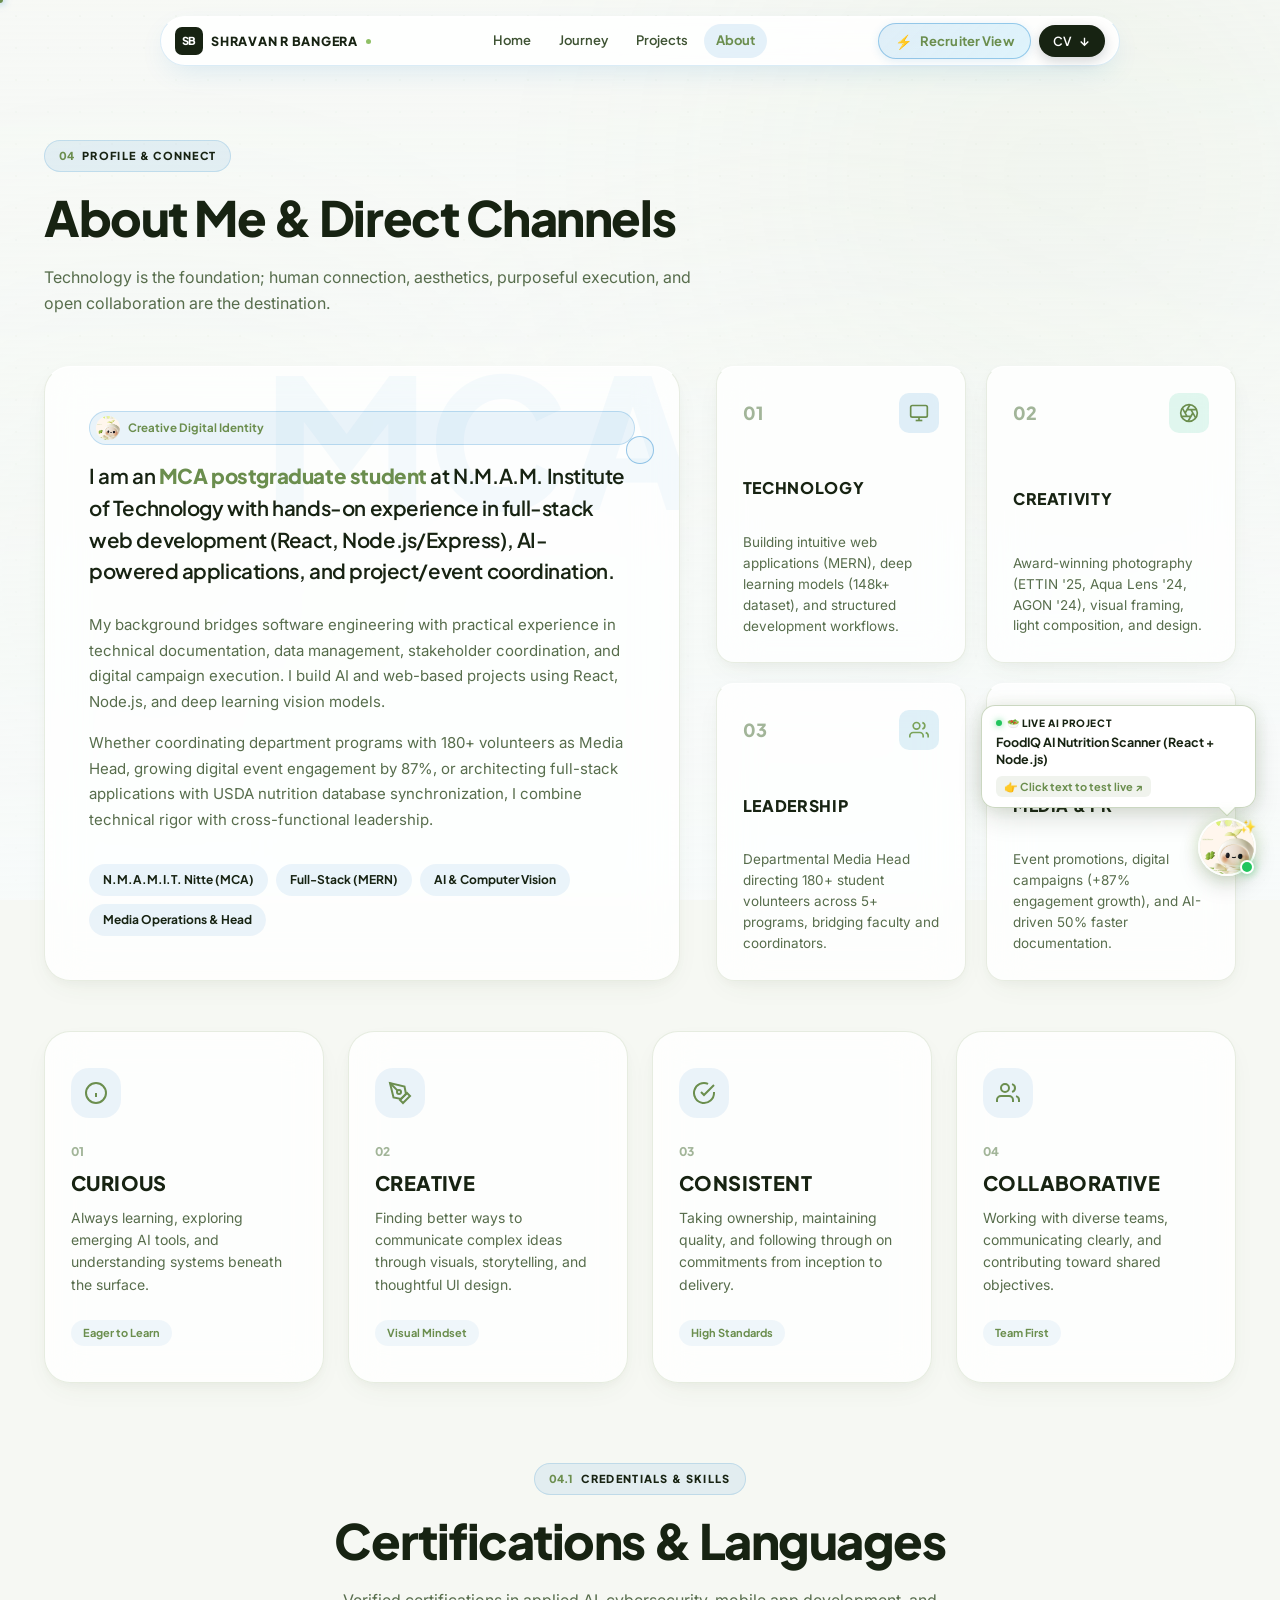
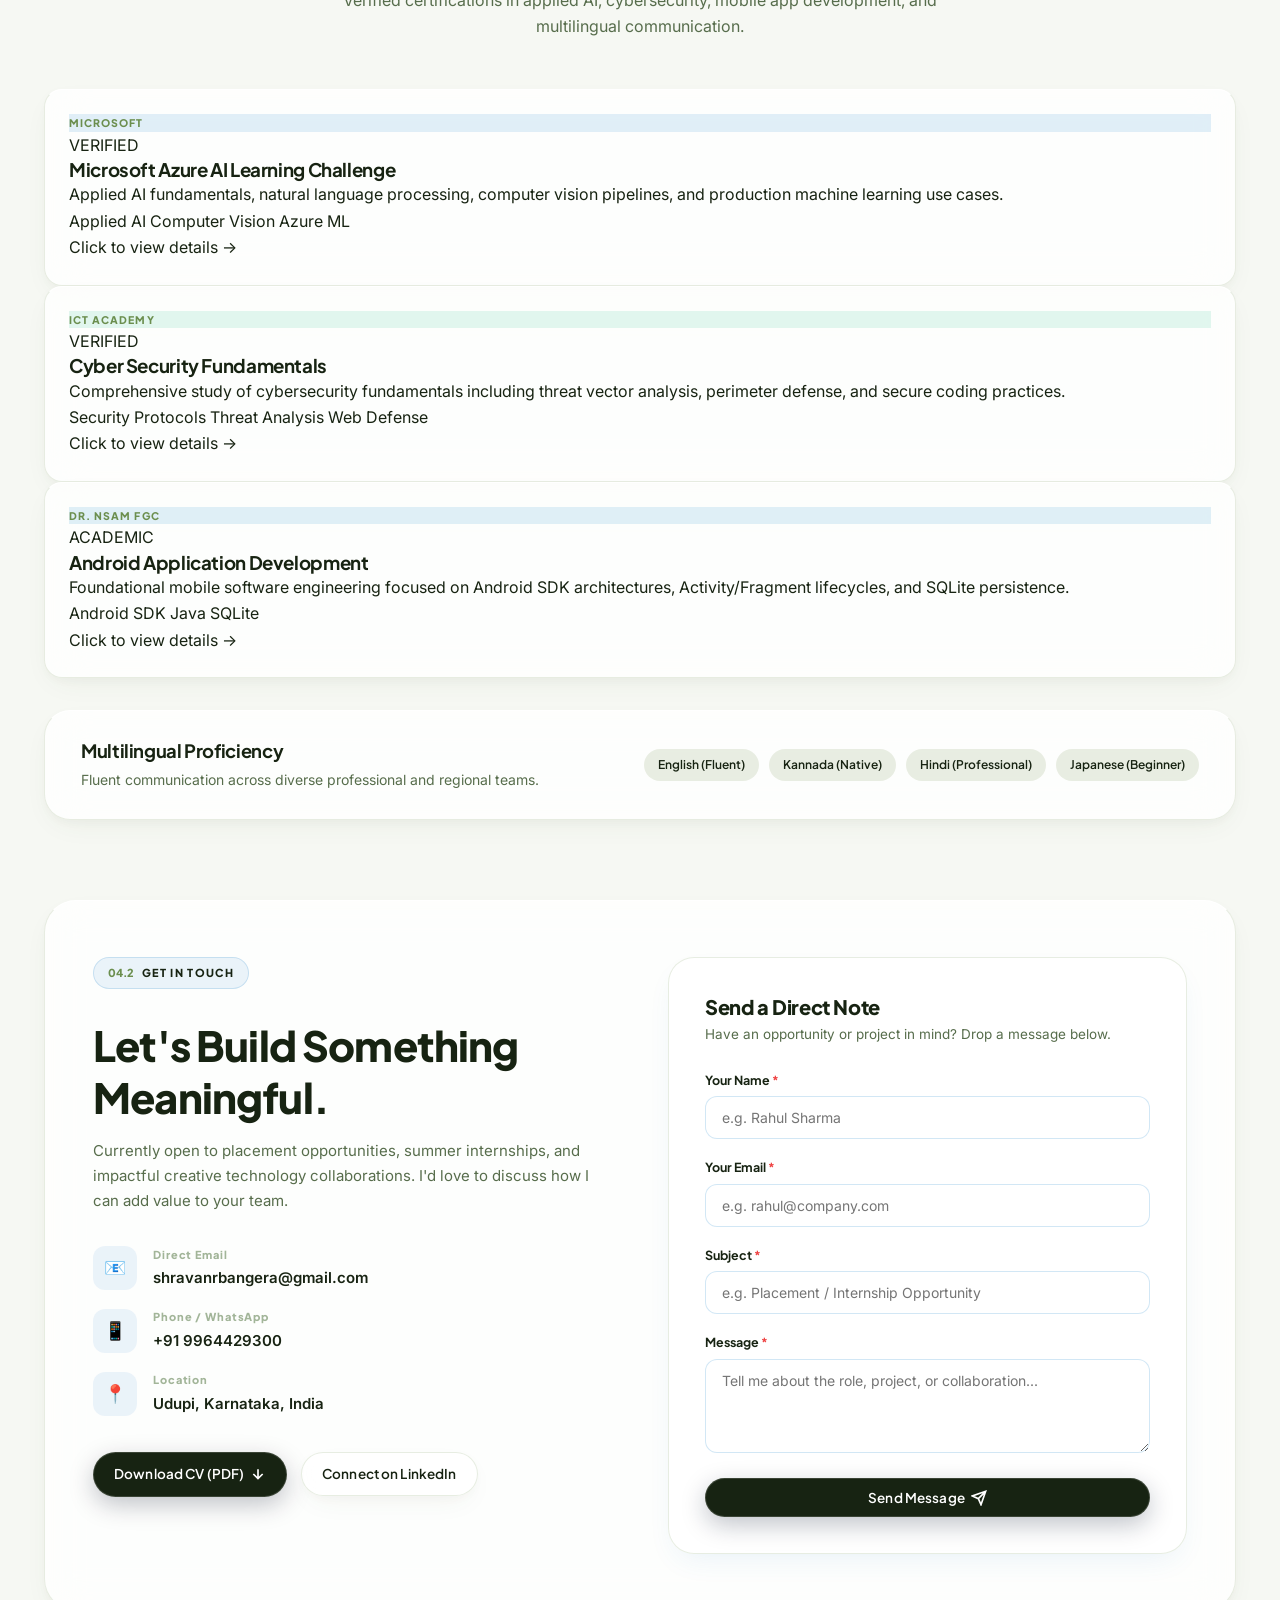
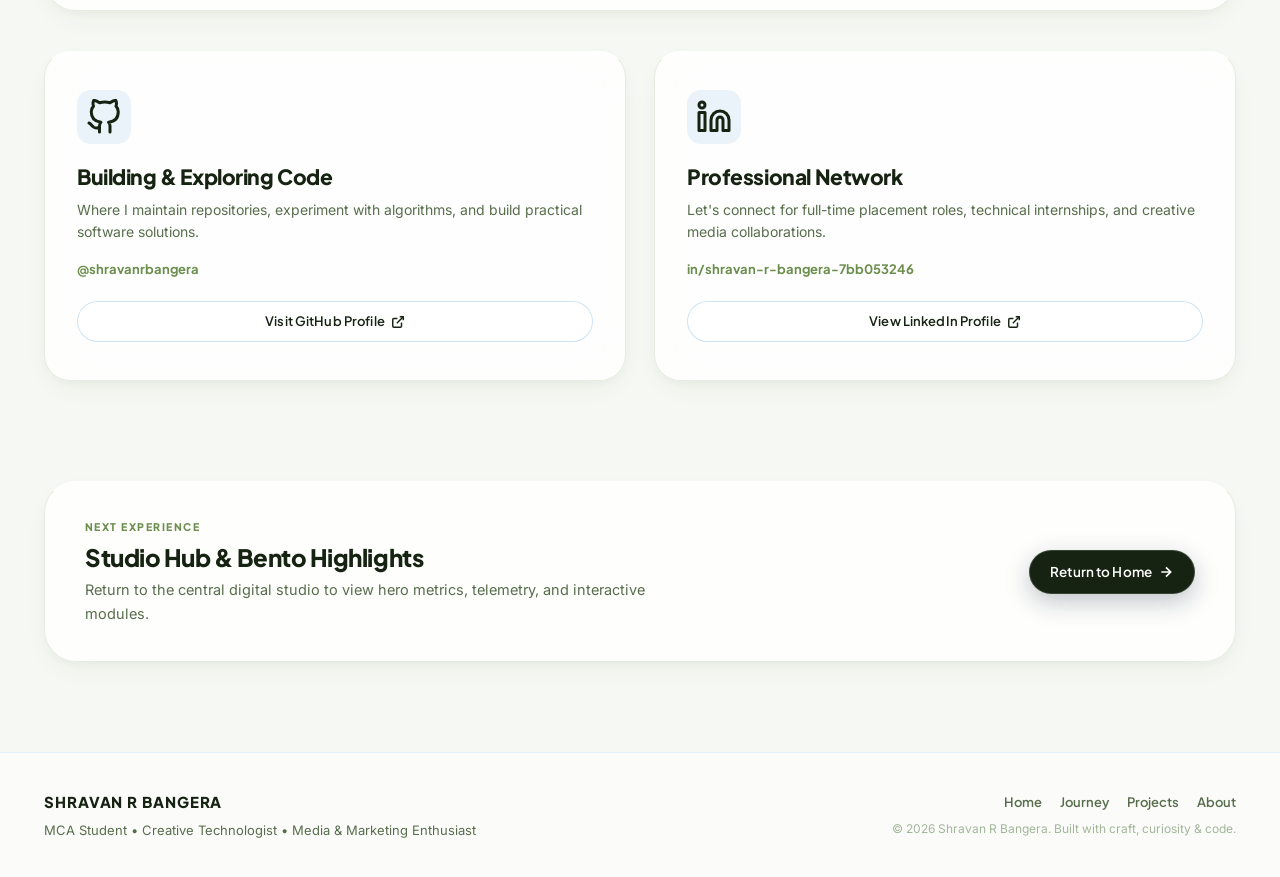
==== commit a79b35d0: "Refine SproutBot AI chat panel design, SVG header icons, custom scrollbars, and avatar alignment" ====
--- a/about.html
+++ b/about.html
@@ -624,8 +624,20 @@
           </div>
         </div>
         <div class="chat-header-actions">
-          <button class="chat-icon-btn" id="chatResetBtn" title="Clear Conversation" aria-label="Clear Conversation">🔄</button>
-          <button class="chat-icon-btn" id="chatCloseBtn" title="Close Chat" aria-label="Close Chat">&times;</button>
+          <button class="chat-icon-btn" id="chatResetBtn" title="Clear Conversation" aria-label="Clear Conversation">
+            <svg width="13" height="13" viewBox="0 0 24 24" fill="none" stroke="currentColor" stroke-width="2.4" stroke-linecap="round" stroke-linejoin="round">
+              <path d="M3 12a9 9 0 0 1 9-9 9.75 9.75 0 0 1 6.74 2.74L21 8"></path>
+              <path d="M21 3v5h-5"></path>
+              <path d="M21 12a9 9 0 0 1-9 9 9.75 9.75 0 0 1-6.74-2.74L3 16"></path>
+              <path d="M8 16H3v5"></path>
+            </svg>
+          </button>
+          <button class="chat-icon-btn" id="chatCloseBtn" title="Close Chat" aria-label="Close Chat">
+            <svg width="13" height="13" viewBox="0 0 24 24" fill="none" stroke="currentColor" stroke-width="2.5" stroke-linecap="round" stroke-linejoin="round">
+              <line x1="18" y1="6" x2="6" y2="18"></line>
+              <line x1="6" y1="6" x2="18" y2="18"></line>
+            </svg>
+          </button>
         </div>
       </div>
 
--- a/style.css
+++ b/style.css
@@ -3072,42 +3072,105 @@
   height: 24px;
   border-radius: 50%;
   object-fit: cover;
+  object-position: center 62%;
 }
 
 .mascot-speech-bubble {
   position: relative;
-  background: rgba(255, 255, 255, 0.95);
-  backdrop-filter: blur(16px);
-  -webkit-backdrop-filter: blur(16px);
-  border: 1px solid rgba(107, 142, 78, 0.28);
-  border-radius: var(--radius-md);
-  padding: 8px 14px;
-  margin-bottom: 8px;
-  box-shadow: 0 10px 25px -5px rgba(23, 35, 18, 0.12), 0 4px 10px rgba(0, 0, 0, 0.04);
+  background: rgba(255, 255, 255, 0.98);
+  backdrop-filter: blur(18px);
+  -webkit-backdrop-filter: blur(18px);
+  border: 1.5px solid rgba(107, 142, 78, 0.35);
+  border-radius: 14px;
+  padding: 10px 14px;
+  margin-bottom: 10px;
+  box-shadow: 0 12px 28px -4px rgba(23, 35, 18, 0.16), 0 0 16px rgba(107, 142, 78, 0.15);
   font-family: var(--font-primary);
-  font-size: 12.5px;
-  font-weight: 600;
   color: var(--text-dark);
-  max-width: 250px;
+  max-width: 275px;
   line-height: 1.4;
   opacity: 1;
   transform: translateY(0);
   transition: all var(--time-normal) var(--ease-spring);
   animation: bubblePop 400ms var(--ease-spring);
   cursor: pointer;
+  user-select: none;
+}
+
+.mascot-speech-bubble:hover {
+  transform: translateY(-4px) scale(1.02);
+  border-color: var(--sage-primary);
+  box-shadow: 0 16px 36px -4px rgba(23, 35, 18, 0.22), 0 0 24px rgba(143, 192, 101, 0.35);
+}
+
+.mascot-speech-bubble:active {
+  transform: translateY(0) scale(0.98);
 }
 
 .mascot-speech-bubble::after {
   content: '';
   position: absolute;
-  bottom: -6px;
+  bottom: -7px;
   right: 22px;
-  width: 10px;
-  height: 10px;
-  background: rgba(255, 255, 255, 0.95);
-  border-right: 1px solid rgba(107, 142, 78, 0.28);
-  border-bottom: 1px solid rgba(107, 142, 78, 0.28);
+  width: 12px;
+  height: 12px;
+  background: rgba(255, 255, 255, 0.98);
+  border-right: 1.5px solid rgba(107, 142, 78, 0.35);
+  border-bottom: 1.5px solid rgba(107, 142, 78, 0.35);
   transform: rotate(45deg);
+}
+
+.bubble-content-wrap {
+  display: flex;
+  flex-direction: column;
+  gap: 4px;
+}
+
+.bubble-header-tag {
+  display: inline-flex;
+  align-items: center;
+  gap: 5px;
+  font-size: 10px;
+  font-weight: 800;
+  text-transform: uppercase;
+  letter-spacing: 0.06em;
+  color: var(--sage-deep);
+}
+
+.bubble-pill-dot {
+  width: 6px;
+  height: 6px;
+  border-radius: 50%;
+  background: #22c55e;
+  box-shadow: 0 0 6px rgba(34, 197, 94, 0.7);
+}
+
+.bubble-headline {
+  font-size: 12.5px;
+  font-weight: 700;
+  color: var(--text-dark);
+  line-height: 1.35;
+}
+
+.bubble-guide-cue {
+  margin-top: 4px;
+  display: inline-flex;
+  align-items: center;
+  gap: 5px;
+  font-size: 11px;
+  font-weight: 700;
+  color: var(--sage-primary);
+  background: rgba(107, 142, 78, 0.1);
+  padding: 3px 8px;
+  border-radius: 6px;
+  width: fit-content;
+  transition: all 180ms ease;
+}
+
+.mascot-speech-bubble:hover .bubble-guide-cue {
+  background: var(--sage-primary);
+  color: #FFFFFF;
+  transform: translateX(2px);
 }
 
 .mascot-avatar-btn {
@@ -3141,6 +3204,7 @@
   height: 100%;
   border-radius: 50%;
   object-fit: cover;
+  object-position: center 62%;
   transition: transform var(--time-fast) ease;
 }
 
@@ -3176,16 +3240,16 @@
   position: absolute;
   bottom: 74px;
   right: 0;
-  width: 370px;
+  width: 380px;
   max-width: calc(100vw - 32px);
   height: 520px;
-  max-height: calc(100vh - 120px);
-  background: rgba(255, 255, 255, 0.96);
-  backdrop-filter: blur(24px);
-  -webkit-backdrop-filter: blur(24px);
-  border: 1px solid rgba(107, 142, 78, 0.28);
-  border-radius: var(--radius-lg);
-  box-shadow: 0 24px 60px -10px rgba(23, 35, 18, 0.22), 0 0 35px rgba(107, 142, 78, 0.18);
+  max-height: calc(100vh - 110px);
+  background: rgba(255, 255, 255, 0.98);
+  backdrop-filter: blur(28px);
+  -webkit-backdrop-filter: blur(28px);
+  border: 1.5px solid rgba(107, 142, 78, 0.32);
+  border-radius: 20px;
+  box-shadow: 0 24px 64px -10px rgba(23, 35, 18, 0.22), 0 0 32px rgba(107, 142, 78, 0.16);
   display: flex;
   flex-direction: column;
   overflow: hidden;
@@ -3206,9 +3270,9 @@
   display: flex;
   justify-content: space-between;
   align-items: center;
-  padding: 14px 16px;
-  background: linear-gradient(135deg, rgba(107, 142, 78, 0.14), rgba(143, 192, 101, 0.08));
-  border-bottom: 1px solid rgba(107, 142, 78, 0.18);
+  padding: 12px 16px;
+  background: linear-gradient(135deg, rgba(234, 242, 227, 0.95), rgba(246, 248, 243, 0.95));
+  border-bottom: 1px solid rgba(107, 142, 78, 0.2);
 }
 
 .chat-header-info {
@@ -3219,11 +3283,13 @@
 
 .chat-avatar-frame {
   position: relative;
-  width: 36px;
-  height: 36px;
+  width: 38px;
+  height: 38px;
   border-radius: 50%;
   border: 2px solid var(--sage-primary);
   background: #EAF2E3;
+  overflow: visible;
+  flex-shrink: 0;
 }
 
 .chat-avatar-mini {
@@ -3231,17 +3297,20 @@
   height: 100%;
   border-radius: 50%;
   object-fit: cover;
+  object-position: center 62%;
+  display: block;
 }
 
 .avatar-live-dot {
   position: absolute;
-  bottom: -2px;
-  right: -2px;
+  bottom: -1px;
+  right: -1px;
   width: 10px;
   height: 10px;
   background: #22c55e;
   border-radius: 50%;
   border: 2px solid #FFFFFF;
+  box-shadow: 0 0 6px rgba(34, 197, 94, 0.8);
 }
 
 .chat-bot-title {
@@ -3252,22 +3321,24 @@
   display: flex;
   align-items: center;
   gap: 6px;
+  line-height: 1.2;
 }
 
 .bot-badge {
   font-size: 9px;
-  font-weight: 700;
+  font-weight: 800;
   background: var(--sage-primary);
   color: #FFFFFF;
-  padding: 2px 6px;
+  padding: 2px 7px;
   border-radius: 999px;
-  letter-spacing: 0.04em;
+  letter-spacing: 0.05em;
 }
 
 .chat-bot-status {
   font-size: 11px;
-  color: var(--text-muted);
-  font-weight: 500;
+  color: var(--sage-deep);
+  font-weight: 600;
+  margin-top: 2px;
 }
 
 .chat-header-actions {
@@ -3277,15 +3348,14 @@
 }
 
 .chat-icon-btn {
-  background: rgba(107, 142, 78, 0.12);
-  border: 1px solid rgba(107, 142, 78, 0.2);
+  background: rgba(107, 142, 78, 0.1);
+  border: 1px solid rgba(107, 142, 78, 0.22);
   width: 28px;
   height: 28px;
   border-radius: 50%;
   display: flex;
   align-items: center;
   justify-content: center;
-  font-size: 14px;
   color: var(--text-dark);
   cursor: pointer;
   transition: all var(--time-fast) ease;
@@ -3295,6 +3365,7 @@
   background: var(--sage-primary);
   color: #FFFFFF;
   border-color: var(--sage-primary);
+  transform: scale(1.08);
 }
 
 .chat-quick-chips-bar {
@@ -3304,8 +3375,9 @@
   overflow-x: auto;
   white-space: nowrap;
   scrollbar-width: none;
-  background: rgba(246, 248, 243, 0.85);
-  border-bottom: 1px solid rgba(107, 142, 78, 0.12);
+  -ms-overflow-style: none;
+  background: rgba(246, 248, 243, 0.92);
+  border-bottom: 1px solid rgba(107, 142, 78, 0.14);
 }
 
 .chat-quick-chips-bar::-webkit-scrollbar {
@@ -3317,12 +3389,16 @@
   font-size: 11.5px;
   font-weight: 600;
   background: #FFFFFF;
-  color: var(--text-dark);
+  color: #2C3E1F;
   border: 1px solid rgba(107, 142, 78, 0.25);
   border-radius: var(--radius-full);
-  padding: 4px 10px;
+  padding: 5px 12px;
   cursor: pointer;
   flex-shrink: 0;
+  display: inline-flex;
+  align-items: center;
+  gap: 4px;
+  box-shadow: 0 1px 4px rgba(0, 0, 0, 0.03);
   transition: all var(--time-fast) ease;
 }
 
@@ -3331,17 +3407,37 @@
   color: #FFFFFF;
   border-color: var(--sage-primary);
   transform: translateY(-1px);
+  box-shadow: 0 3px 8px rgba(107, 142, 78, 0.28);
 }
 
 .chat-messages-container {
   flex-grow: 1;
   overflow-y: auto;
-  padding: 14px 14px;
+  padding: 16px 14px;
   display: flex;
   flex-direction: column;
   gap: 12px;
   scroll-behavior: smooth;
   background: #FAFBF9;
+  scrollbar-width: thin;
+  scrollbar-color: rgba(107, 142, 78, 0.3) transparent;
+}
+
+.chat-messages-container::-webkit-scrollbar {
+  width: 5px;
+}
+
+.chat-messages-container::-webkit-scrollbar-track {
+  background: transparent;
+}
+
+.chat-messages-container::-webkit-scrollbar-thumb {
+  background: rgba(107, 142, 78, 0.25);
+  border-radius: 999px;
+}
+
+.chat-messages-container::-webkit-scrollbar-thumb:hover {
+  background: rgba(107, 142, 78, 0.5);
 }
 
 .chat-msg {
@@ -3349,6 +3445,7 @@
   gap: 8px;
   max-width: 92%;
   animation: msgFadeIn 220ms var(--ease-spring) forwards;
+  align-items: flex-start;
 }
 
 .chat-msg.bot {
@@ -3361,42 +3458,47 @@
 }
 
 .chat-msg-avatar {
-  width: 26px;
-  height: 26px;
+  width: 28px;
+  height: 28px;
   border-radius: 50%;
   object-fit: cover;
+  object-position: center 62%;
   flex-shrink: 0;
   border: 1.5px solid var(--sage-primary);
   background: #EAF2E3;
+  box-shadow: 0 2px 6px rgba(0, 0, 0, 0.06);
+  margin-top: 2px;
 }
 
 .chat-msg-user-avatar {
   width: 26px;
   height: 26px;
   border-radius: 50%;
-  background: var(--sage-primary);
+  background: linear-gradient(135deg, #6B8E4E, #4D6B35);
   color: #FFFFFF;
   display: flex;
   align-items: center;
   justify-content: center;
-  font-size: 11px;
-  font-weight: 700;
+  font-size: 10px;
+  font-weight: 800;
   flex-shrink: 0;
+  margin-top: 2px;
+  box-shadow: 0 2px 6px rgba(107, 142, 78, 0.3);
 }
 
 .msg-bubble {
-  padding: 10px 13px;
+  padding: 10px 14px;
   border-radius: 14px;
-  font-size: 13px;
-  line-height: 1.45;
+  font-size: 12.5px;
+  line-height: 1.5;
   word-break: break-word;
 }
 
 .chat-msg.bot .msg-bubble {
   background: #FFFFFF;
   color: var(--text-dark);
-  border: 1px solid rgba(107, 142, 78, 0.2);
-  box-shadow: 0 4px 12px rgba(0, 0, 0, 0.03);
+  border: 1px solid rgba(107, 142, 78, 0.22);
+  box-shadow: 0 3px 10px rgba(0, 0, 0, 0.03);
   border-bottom-left-radius: 4px;
 }
 
@@ -3410,7 +3512,7 @@
 .chat-action-card {
   margin-top: 8px;
   background: rgba(107, 142, 78, 0.08);
-  border: 1px solid rgba(107, 142, 78, 0.2);
+  border: 1px solid rgba(107, 142, 78, 0.22);
   border-radius: var(--radius-sm);
   padding: 10px 12px;
   display: flex;
@@ -3419,8 +3521,10 @@
 }
 
 .chat-action-card-title {
-  font-weight: 700;
-  font-size: 12.5px;
+  font-weight: 800;
+  font-size: 11.5px;
+  text-transform: uppercase;
+  letter-spacing: 0.05em;
   color: var(--sage-deep);
 }
 
@@ -3435,23 +3539,24 @@
   color: #FFFFFF;
   border: none;
   border-radius: 8px;
-  padding: 7px 12px;
+  padding: 8px 12px;
   font-size: 12px;
   font-weight: 700;
   cursor: pointer;
-  display: inline-flex;
-  align-items: center;
-  justify-content: center;
+  display: flex;
+  align-items: center;
+  justify-content: space-between;
   gap: 6px;
   transition: all var(--time-fast) ease;
-  margin-top: 4px;
+  margin-top: 3px;
   width: 100%;
+  box-shadow: 0 2px 6px rgba(107, 142, 78, 0.2);
 }
 
 .chat-nav-action-btn:hover {
   background: #55753C;
   transform: translateY(-1px);
-  box-shadow: 0 4px 10px rgba(107, 142, 78, 0.3);
+  box-shadow: 0 4px 12px rgba(107, 142, 78, 0.35);
 }
 
 .chat-input-wrapper {
@@ -3465,7 +3570,7 @@
 
 .chat-input-field {
   flex-grow: 1;
-  border: 1px solid rgba(107, 142, 78, 0.25);
+  border: 1.5px solid rgba(107, 142, 78, 0.25);
   border-radius: var(--radius-full);
   padding: 8px 14px;
   font-size: 13px;
@@ -3495,11 +3600,13 @@
   cursor: pointer;
   transition: all 180ms ease;
   flex-shrink: 0;
+  box-shadow: 0 2px 6px rgba(107, 142, 78, 0.25);
 }
 
 .chat-send-btn:hover {
   background: #55753C;
   transform: scale(1.08);
+  box-shadow: 0 4px 12px rgba(107, 142, 78, 0.4);
 }
 
 .typing-indicator {
@@ -3656,16 +3763,64 @@
     font-size: 11.5px;
     padding: 6px 10px;
   }
+.inline-guide-link {
+  display: inline-flex;
+  align-items: center;
+  gap: 4px;
+  background: rgba(107, 142, 78, 0.12);
+  color: var(--sage-deep);
+  border: 1px solid rgba(107, 142, 78, 0.3);
+  padding: 2px 7px;
+  border-radius: 6px;
+  font-size: 0.9em;
+  font-weight: 700;
+  cursor: pointer;
+  text-decoration: none;
+  vertical-align: baseline;
+  transition: all 180ms ease;
+  line-height: 1.35;
+  margin: 1px 2px;
+}
+
+.inline-guide-link:hover {
+  background: var(--sage-primary);
+  color: #FFFFFF !important;
+  border-color: var(--sage-primary);
+  transform: translateY(-1px);
+  box-shadow: 0 4px 10px rgba(107, 142, 78, 0.35);
+}
+
+.inline-guide-link .guide-arrow {
+  font-size: 11px;
+  transition: transform 180ms ease;
+}
+
+.inline-guide-link:hover .guide-arrow {
+  transform: translate(2px, -2px);
 }
 
 .pulse-highlight {
-  animation: pulseHighlightGlow 1.8s 2 ease-in-out;
+  position: relative;
+  animation: pulseHighlightGlow 2.2s 2 ease-in-out;
+  border-radius: inherit;
 }
 
 @keyframes pulseHighlightGlow {
-  0% { box-shadow: 0 0 0 0 rgba(107, 142, 78, 0.7); outline: 2px solid #6B8E4E; }
-  50% { box-shadow: 0 0 0 16px rgba(107, 142, 78, 0); outline: 2px solid rgba(107, 142, 78, 0.5); }
-  100% { box-shadow: 0 0 0 0 rgba(107, 142, 78, 0); outline: 2px solid transparent; }
+  0% {
+    box-shadow: 0 0 0 0 rgba(107, 142, 78, 0.8), 0 0 24px rgba(143, 192, 101, 0.6);
+    outline: 3px solid #6B8E4E;
+    outline-offset: 4px;
+  }
+  50% {
+    box-shadow: 0 0 0 22px rgba(107, 142, 78, 0), 0 0 40px rgba(143, 192, 101, 0.3);
+    outline: 3px solid rgba(107, 142, 78, 0.7);
+    outline-offset: 8px;
+  }
+  100% {
+    box-shadow: 0 0 0 0 rgba(107, 142, 78, 0), 0 0 0 rgba(143, 192, 101, 0);
+    outline: 3px solid transparent;
+    outline-offset: 0px;
+  }
 }
 
 @media (prefers-reduced-motion: reduce) {
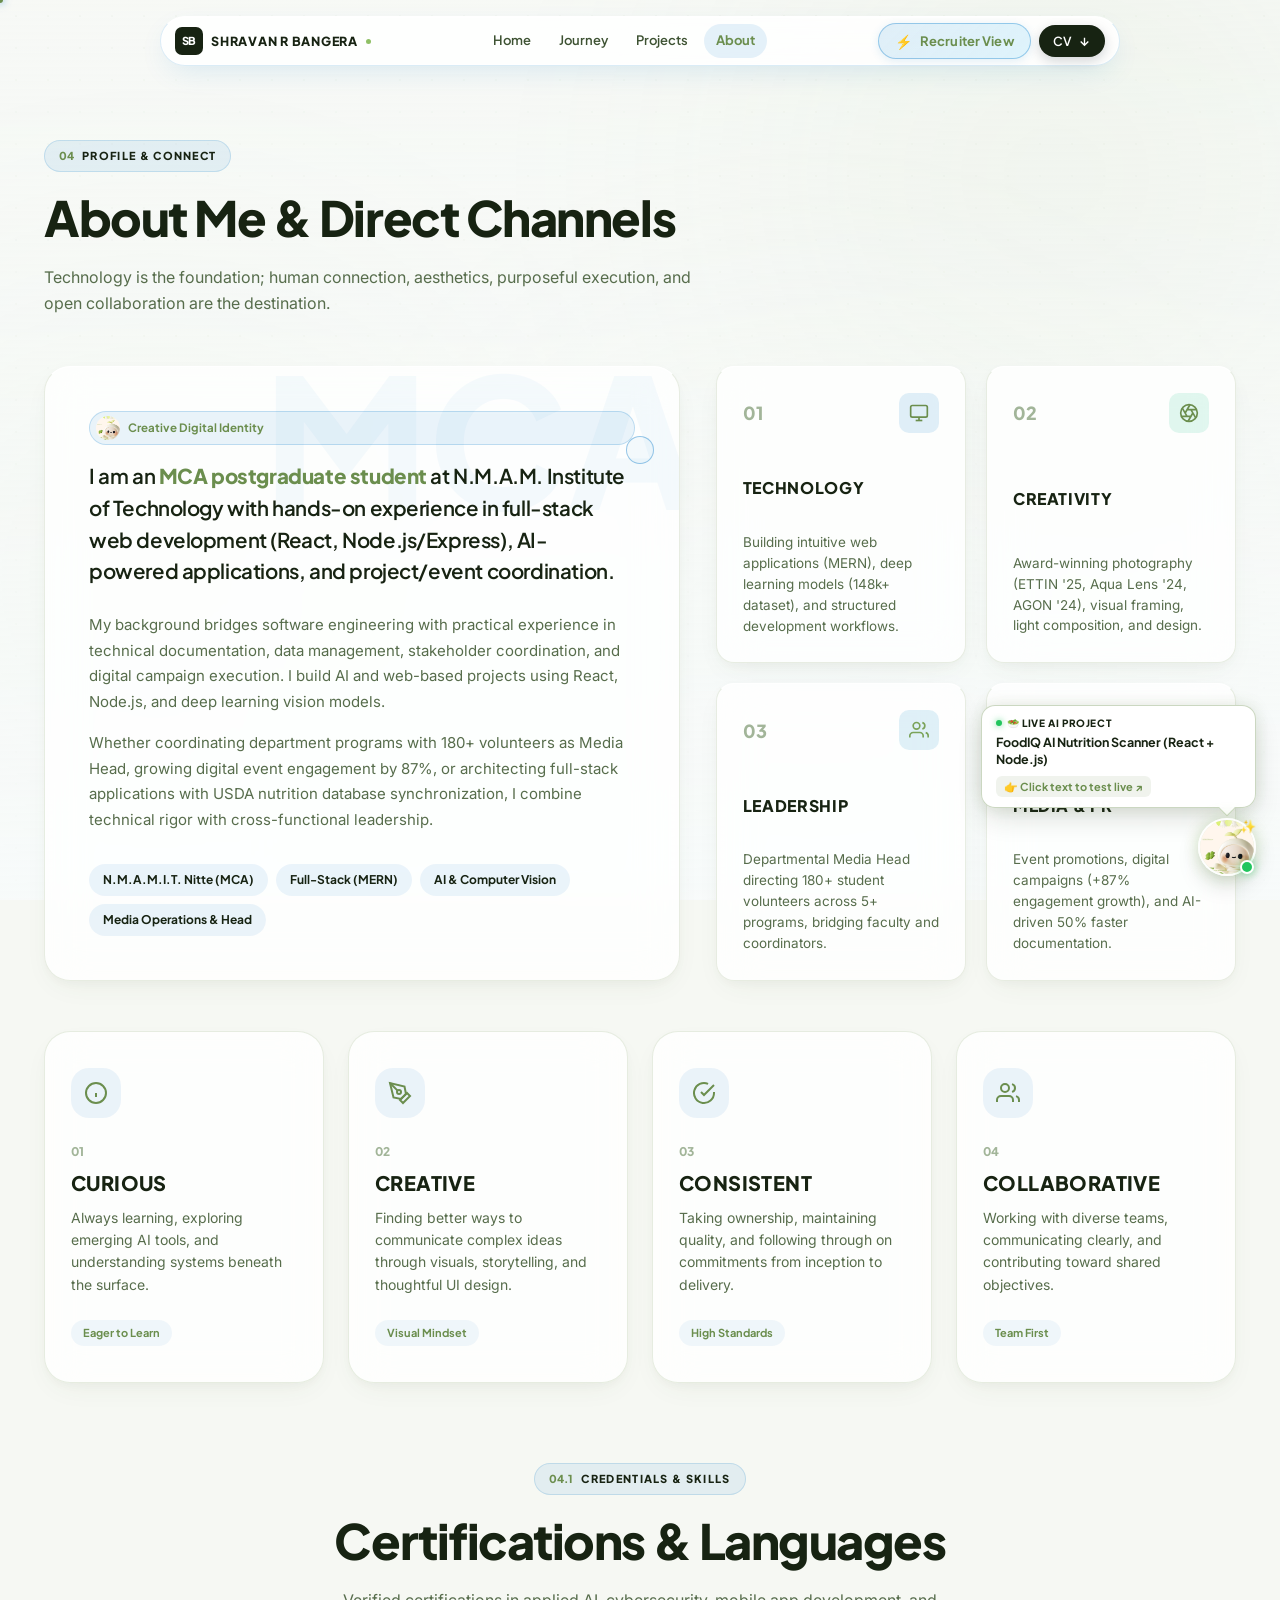
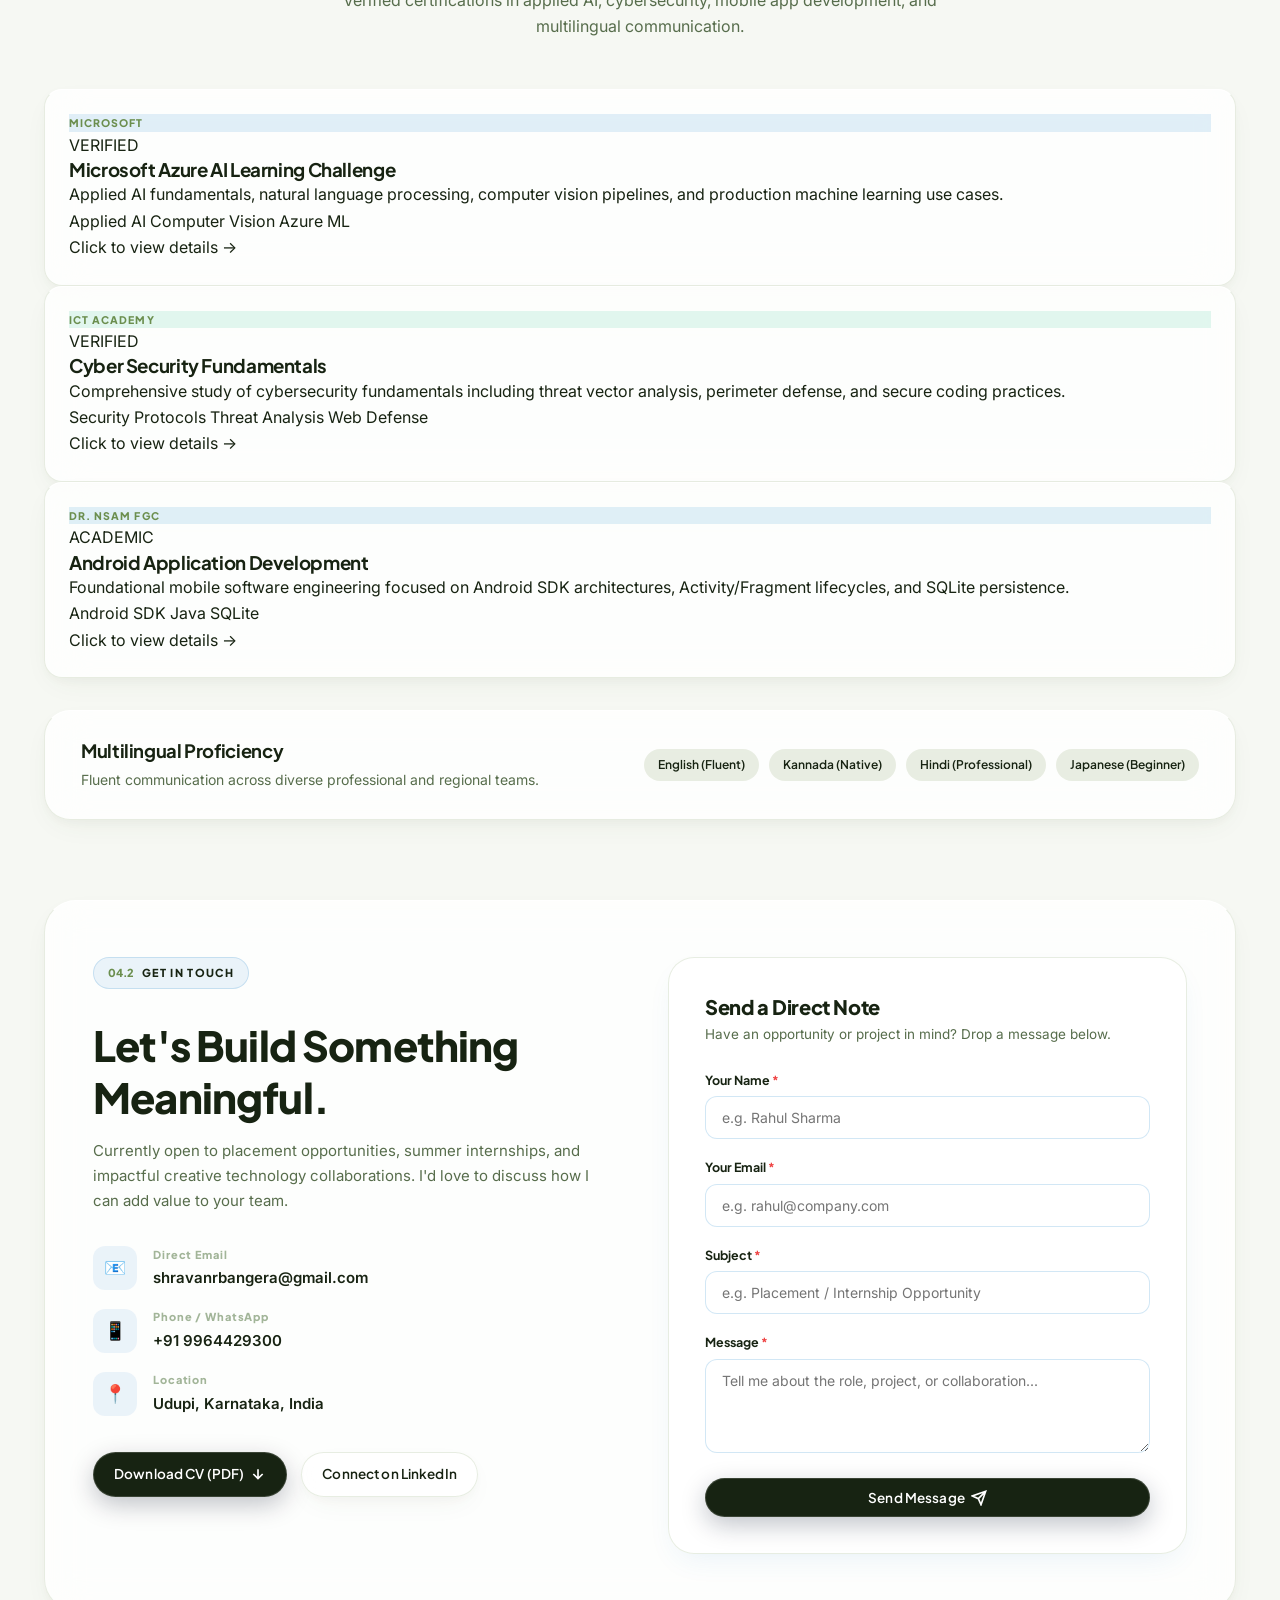
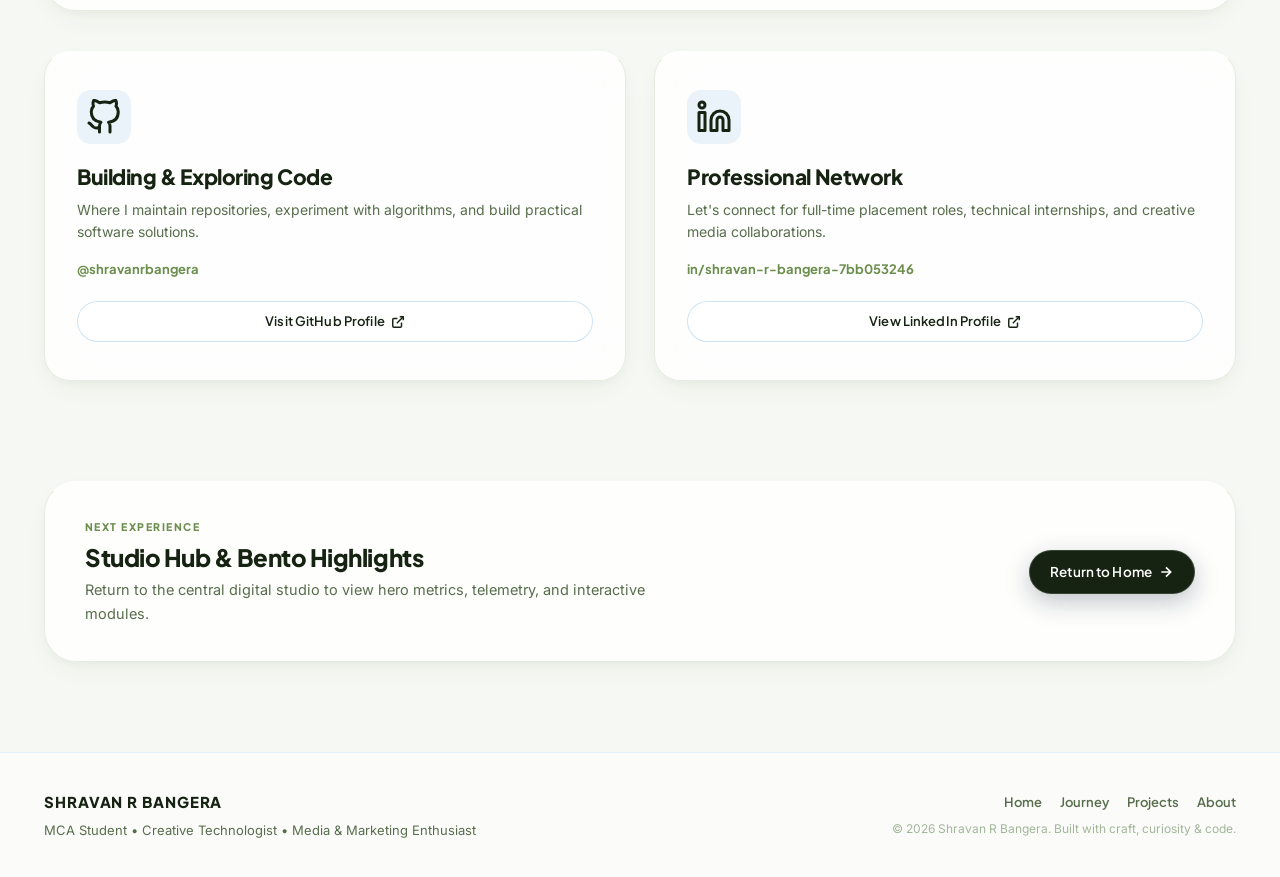
==== commit 0834cddd: "Update official LinkedIn URL to https://www.linkedin.com/in/shravan-r-bangera-7bb053246/ across all " ====
--- a/about.html
+++ b/about.html
@@ -392,7 +392,7 @@
                     <span>Download CV (PDF)</span>
                     <svg class="btn-arrow" width="16" height="16" viewBox="0 0 24 24" fill="none" stroke="currentColor" stroke-width="2.5"><path d="M12 5v14M19 12l-7 7-7-7"/></svg>
                   </a>
-                  <a href="https://www.linkedin.com/in/shravan-r-bangera-7bb053246" target="_blank" rel="noopener" class="btn btn-glass-card" data-magnetic>
+                  <a href="https://www.linkedin.com/in/shravan-r-bangera-7bb053246/" target="_blank" rel="noopener" class="btn btn-glass-card" data-magnetic>
                     <span>Connect on LinkedIn</span>
                   </a>
                 </div>
@@ -463,7 +463,7 @@
                 Let's connect for full-time placement roles, technical internships, and creative media collaborations.
               </p>
               <div class="presence-handle">in/shravan-r-bangera-7bb053246</div>
-              <a href="https://www.linkedin.com/in/shravan-r-bangera-7bb053246" target="_blank" rel="noopener" class="btn btn-pill-outline" data-magnetic>
+              <a href="https://www.linkedin.com/in/shravan-r-bangera-7bb053246/" target="_blank" rel="noopener" class="btn btn-pill-outline" data-magnetic>
                 <span>View LinkedIn Profile</span>
                 <svg width="14" height="14" viewBox="0 0 24 24" fill="none" stroke="currentColor" stroke-width="2.5"><path d="M18 13v6a2 2 0 0 1-2 2H5a2 2 0 0 1-2-2V8a2 2 0 0 1 2-2h6"/><polyline points="15 3 21 3 21 9"/><line x1="10" y1="14" x2="21" y2="3"/></svg>
               </a>
@@ -571,7 +571,7 @@
           <div class="recruiter-contact-strip">
             <a href="mailto:shravanrbangera@gmail.com" class="rec-contact-item">📧 shravanrbangera@gmail.com</a>
             <a href="tel:+919964429300" class="rec-contact-item">📱 +91 9964429300</a>
-            <a href="https://www.linkedin.com/in/shravan-r-bangera-7bb053246" target="_blank" rel="noopener" class="rec-contact-item">🔗 linkedin.com/in/shravan-r-bangera-7bb053246</a>
+            <a href="https://www.linkedin.com/in/shravan-r-bangera-7bb053246/" target="_blank" rel="noopener" class="rec-contact-item">🔗 linkedin.com/in/shravan-r-bangera-7bb053246</a>
             <a href="assets/shravan-bangera-resume.html" target="_blank" rel="noopener" class="rec-contact-item">📄 View Interactive HTML Resume</a>
           </div>
         </div>
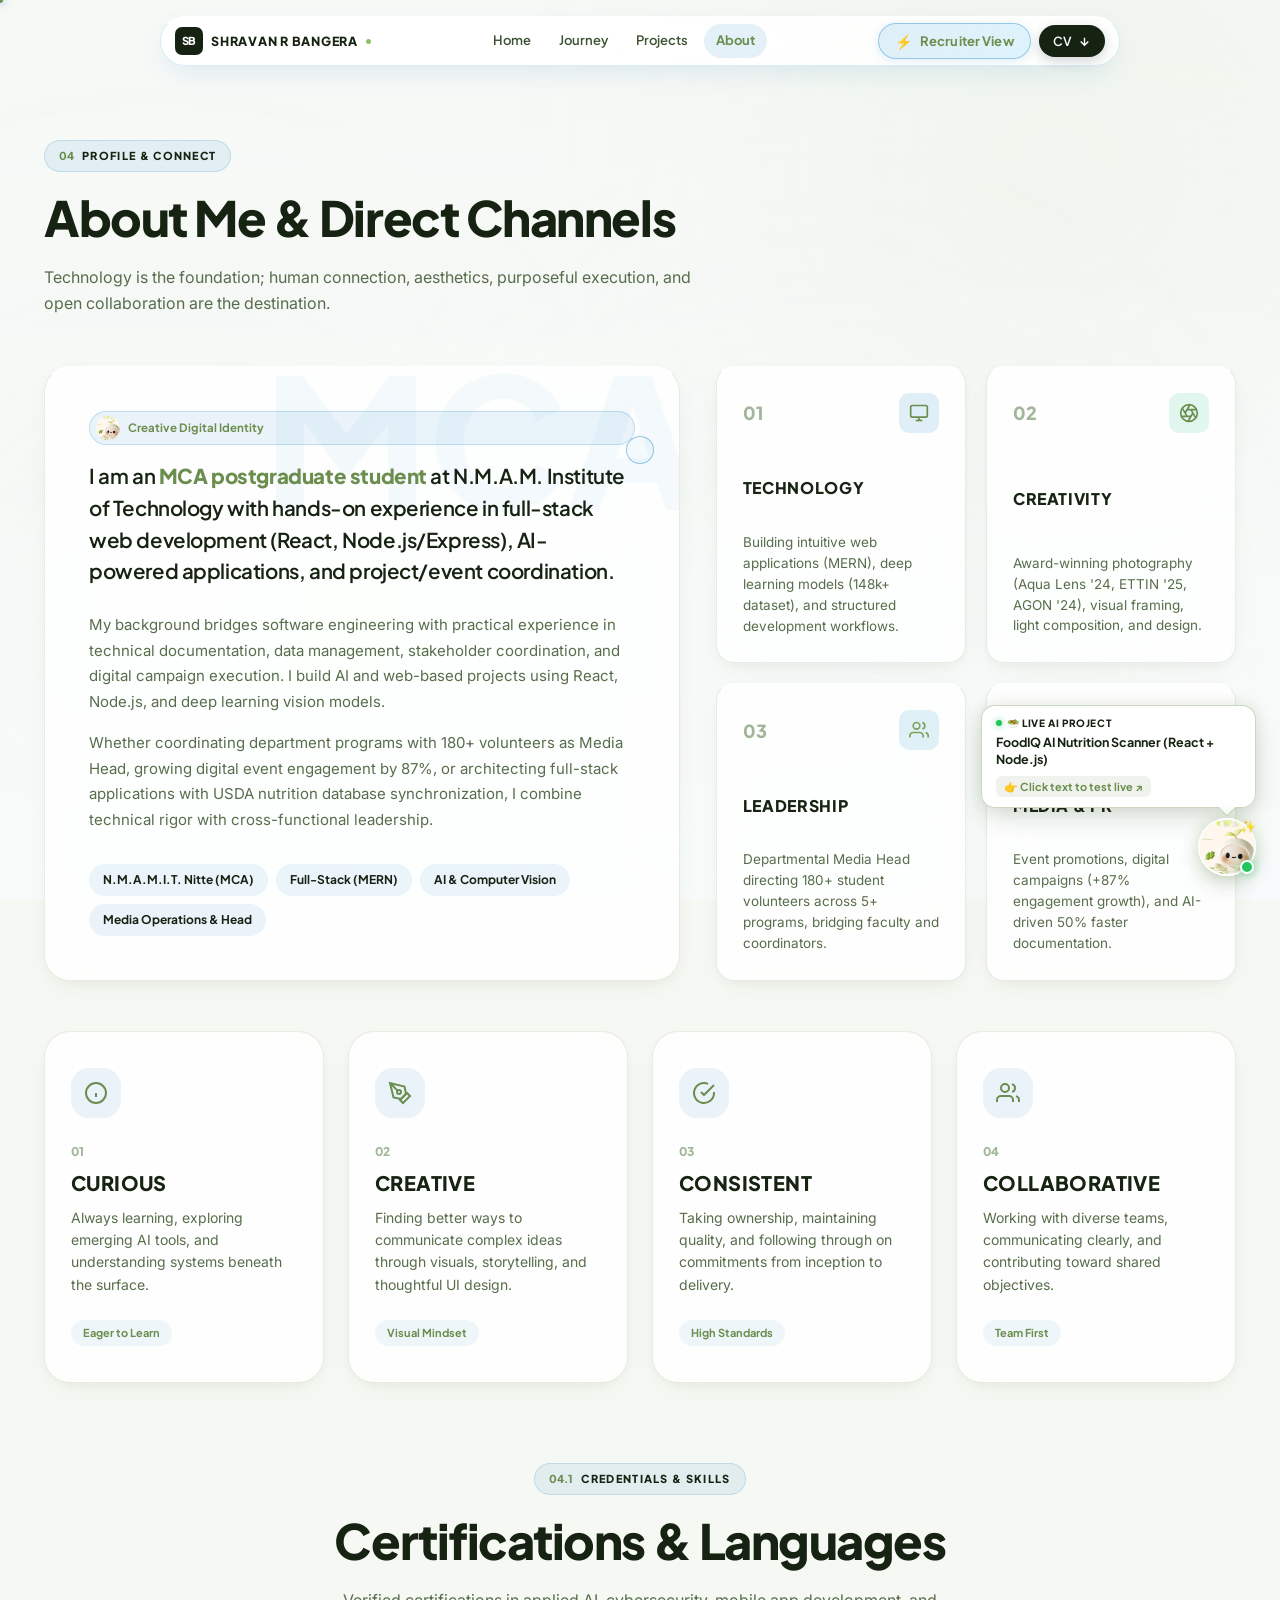
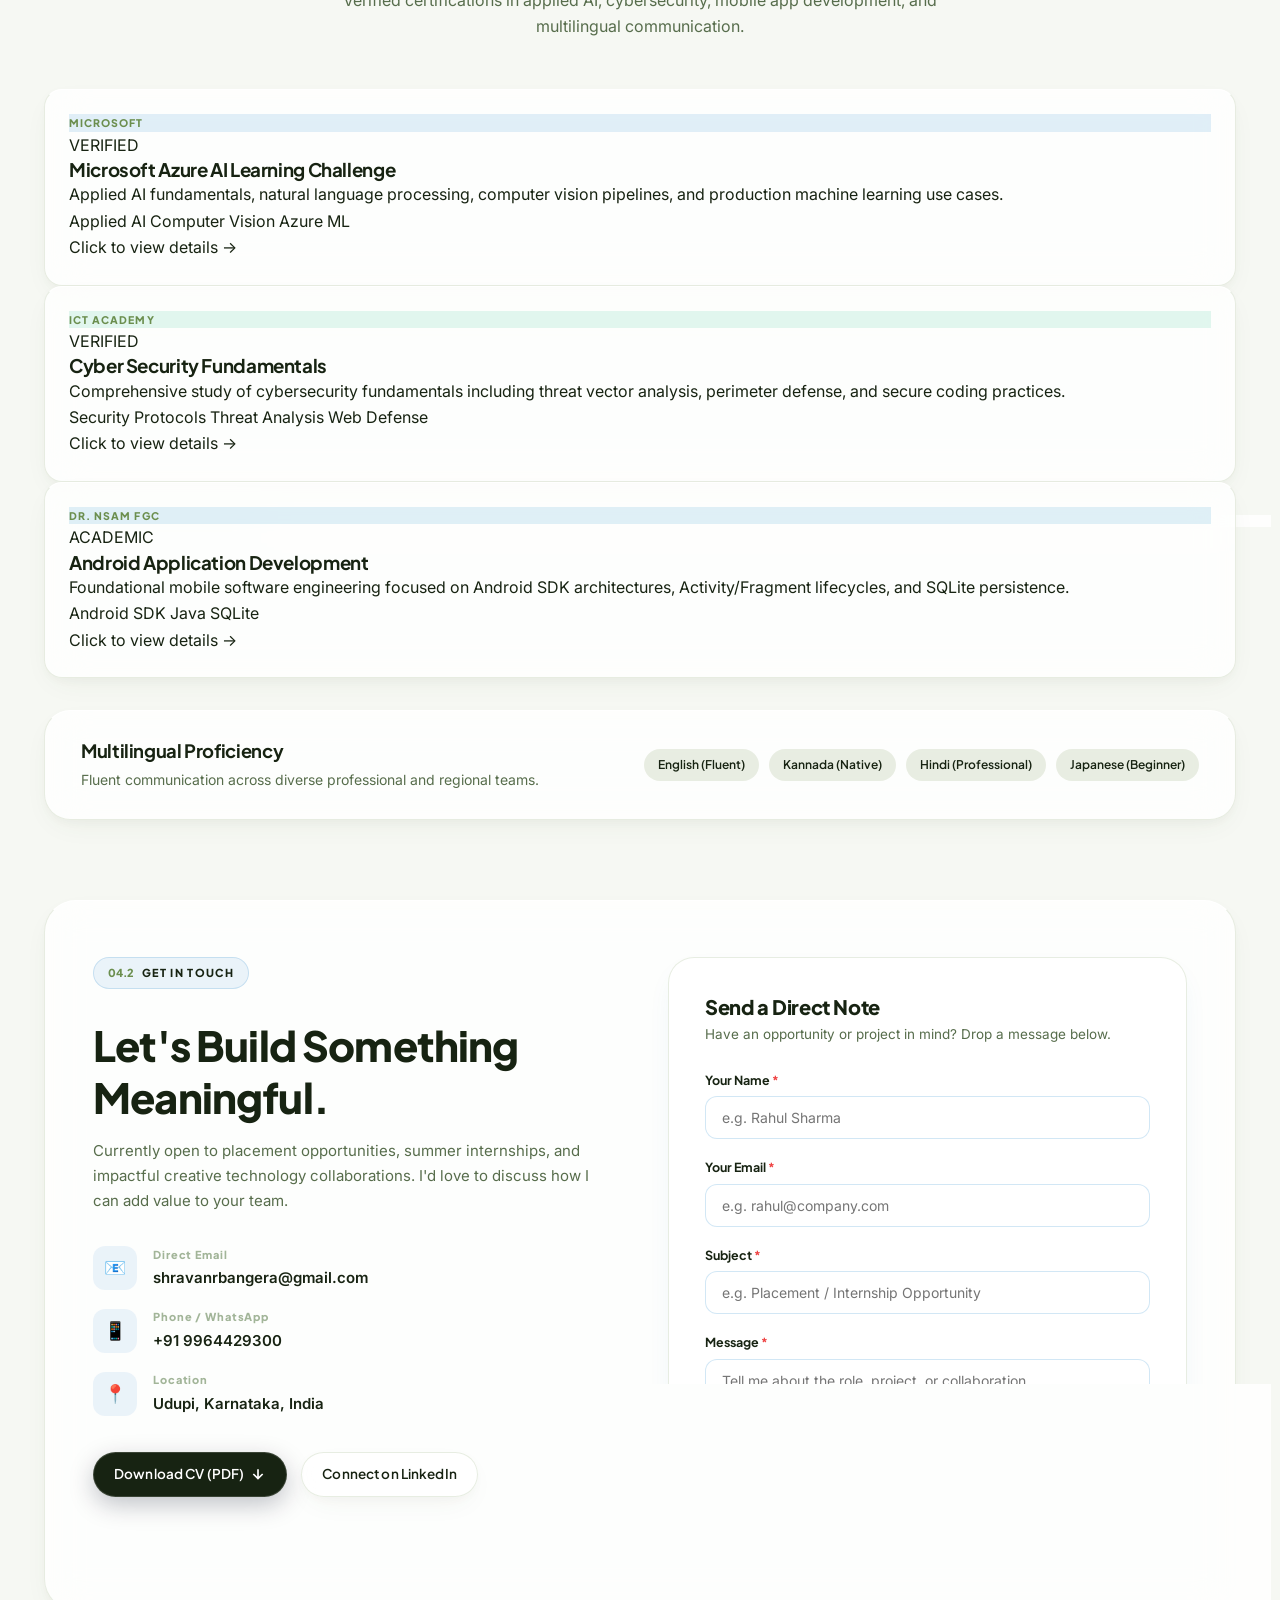
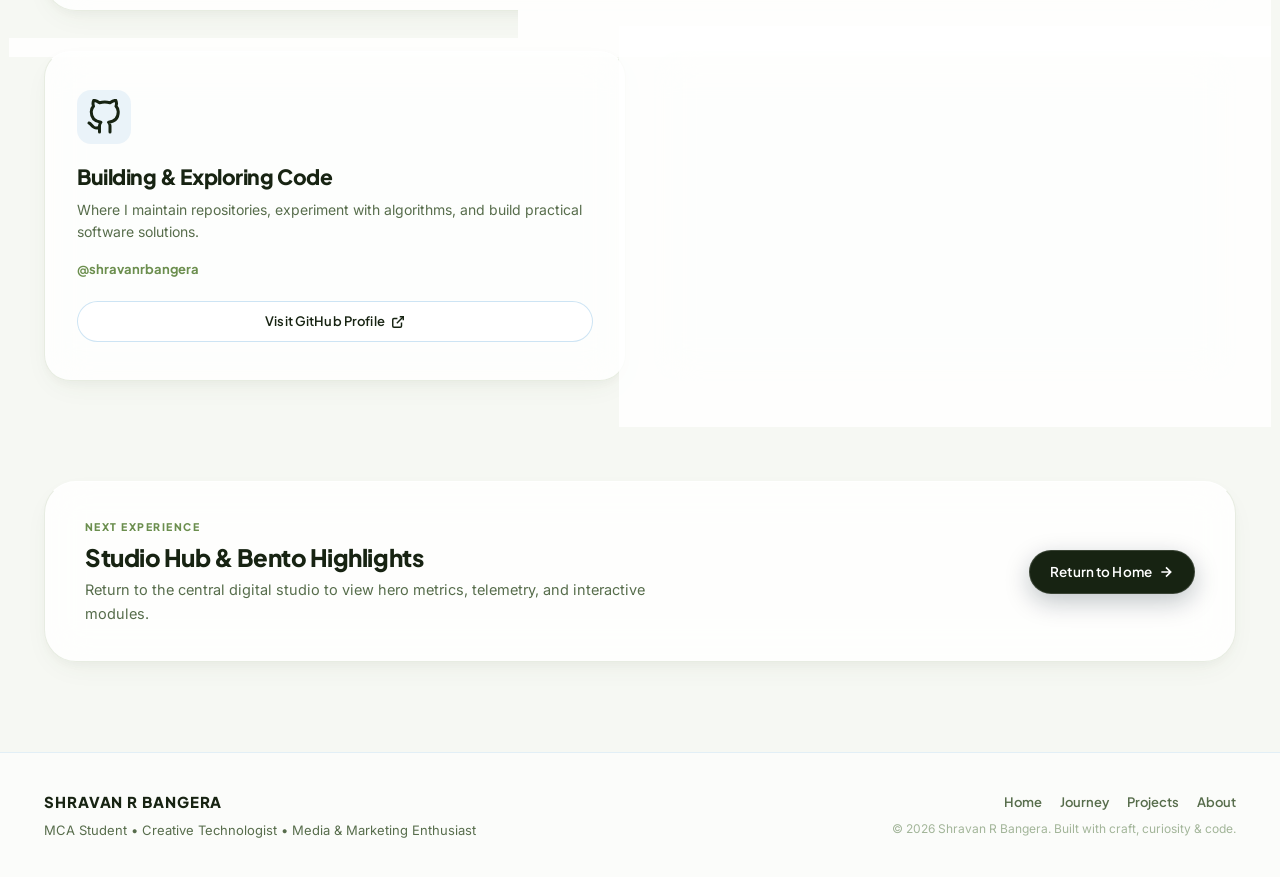
==== commit 8812f276: "Prioritize Nitte Aqua Lens 2024 university level win across journey, gallery, awards museum, chatbot" ====
--- a/about.html
+++ b/about.html
@@ -151,7 +151,7 @@
               </div>
               <h3 class="pillar-name">CREATIVITY</h3>
               <p class="pillar-desc">
-                Award-winning photography (ETTIN '25, Aqua Lens '24, AGON '24), visual framing, light composition, and design.
+                Award-winning photography (Aqua Lens '24, ETTIN '25, AGON '24), visual framing, light composition, and design.
               </p>
             </div>
 
@@ -563,7 +563,7 @@
           <ul class="recruiter-milestones-list">
             <li><strong>Media Head (MCA Dept):</strong> Coordinated logistics &amp; media across 5+ programs with 180+ student volunteers; managed social media.</li>
             <li><strong>Internship Trainee:</strong> Zephyr Technologies &amp; Solutions &mdash; MERN Stack technical documentation &amp; software workflows.</li>
-            <li><strong>1st Place Photography:</strong> ETTIN 2025 National Fest (JKSHIM Nitte) &amp; Nitte Aqua Lens 2024.</li>
+            <li><strong>Honours &amp; Awards:</strong> 1st Place Photography (Nitte Aqua Lens 2024 University Level &amp; ETTIN 2025 National Fest); 2nd Place (AGON 2024).</li>
             <li><strong>Top Project:</strong> FoodIQ &mdash; React + Node.js/Express with 148k+ image deep learning model, USDA database &amp; 0&ndash;100 health scoring.</li>
           </ul>
 
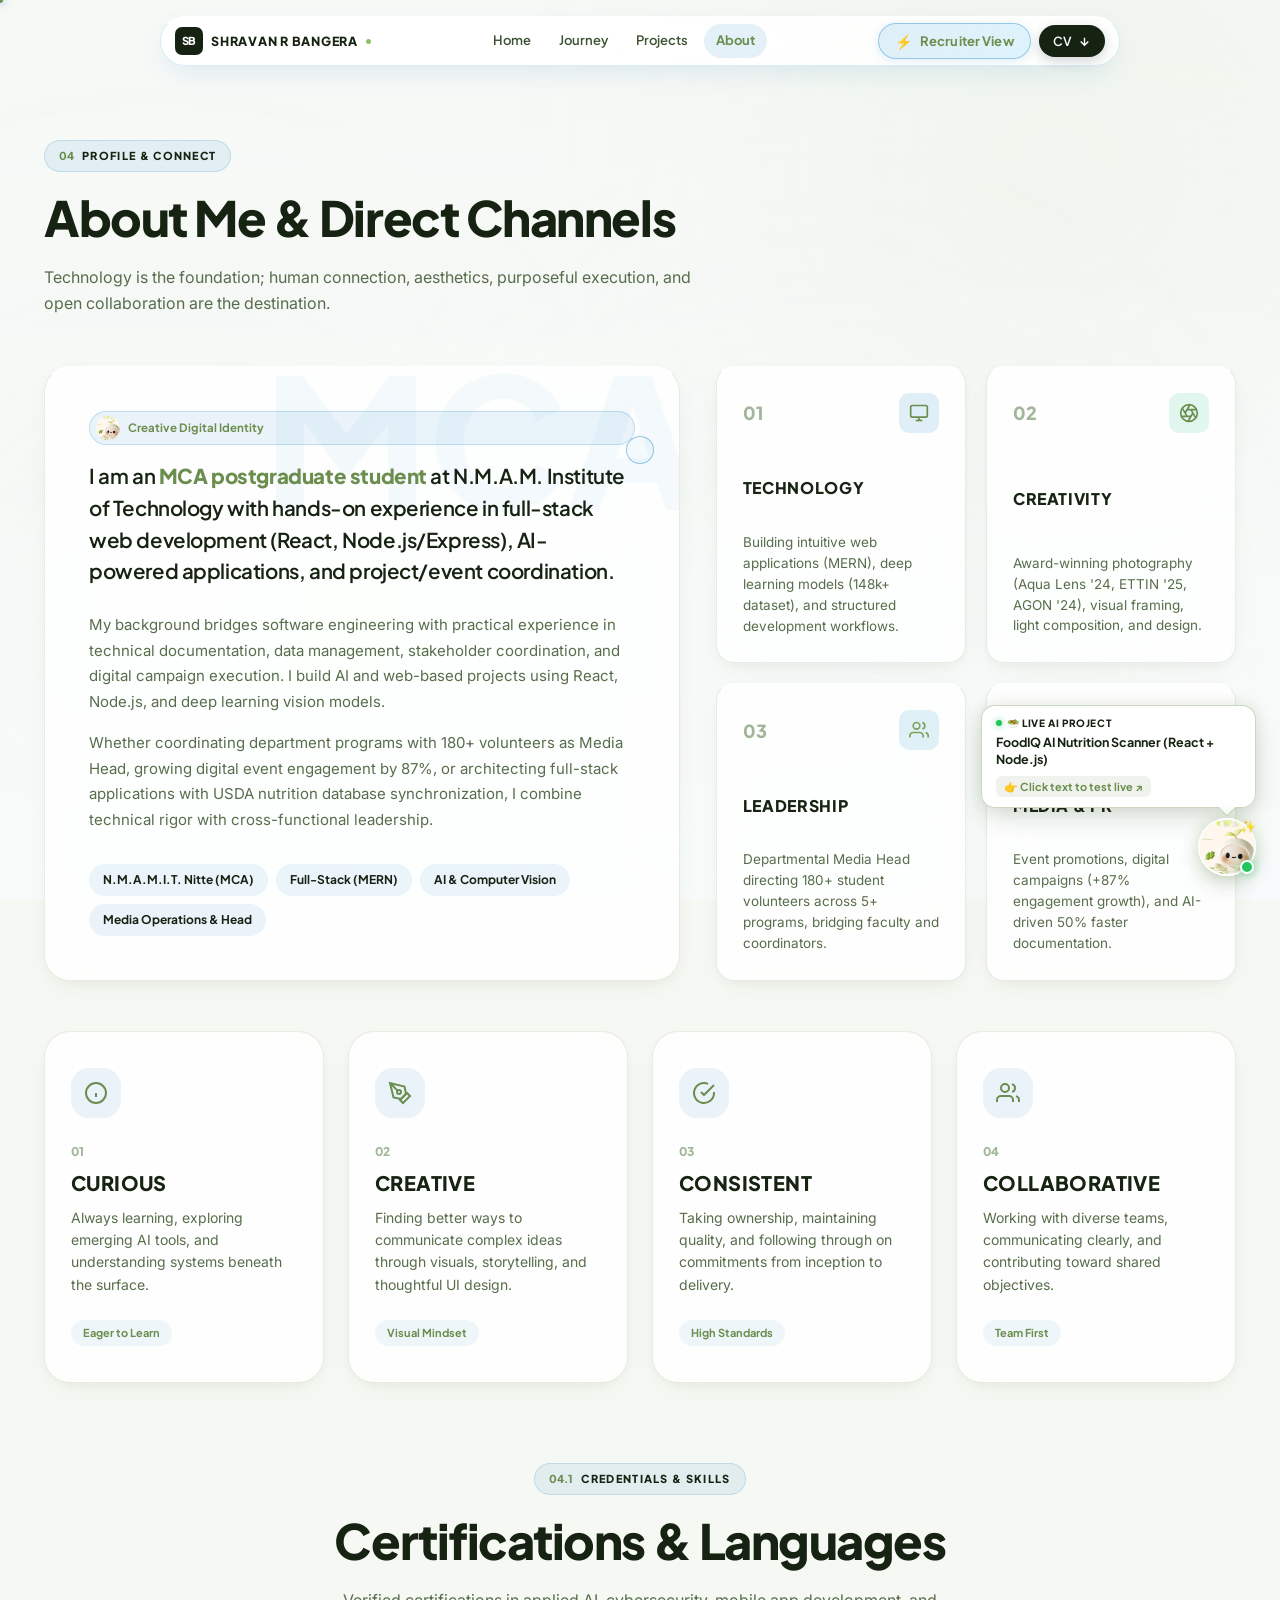
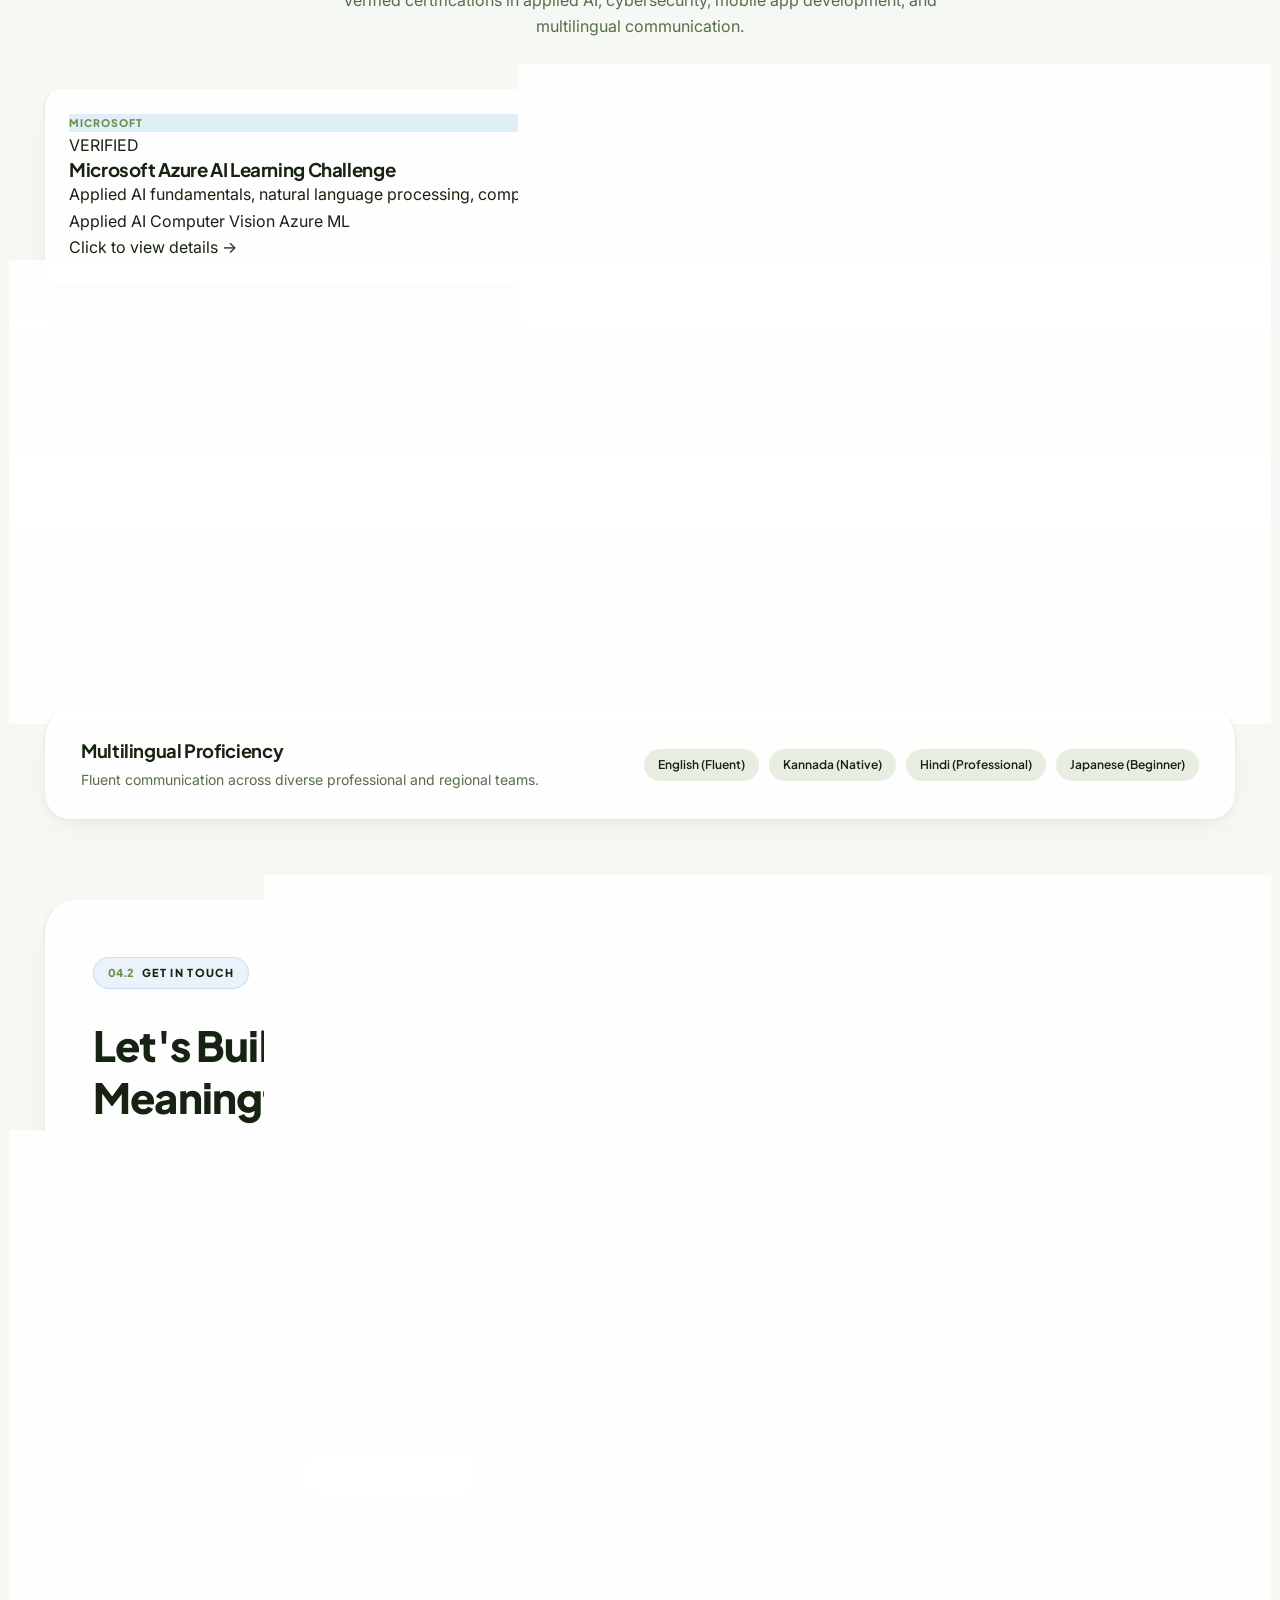
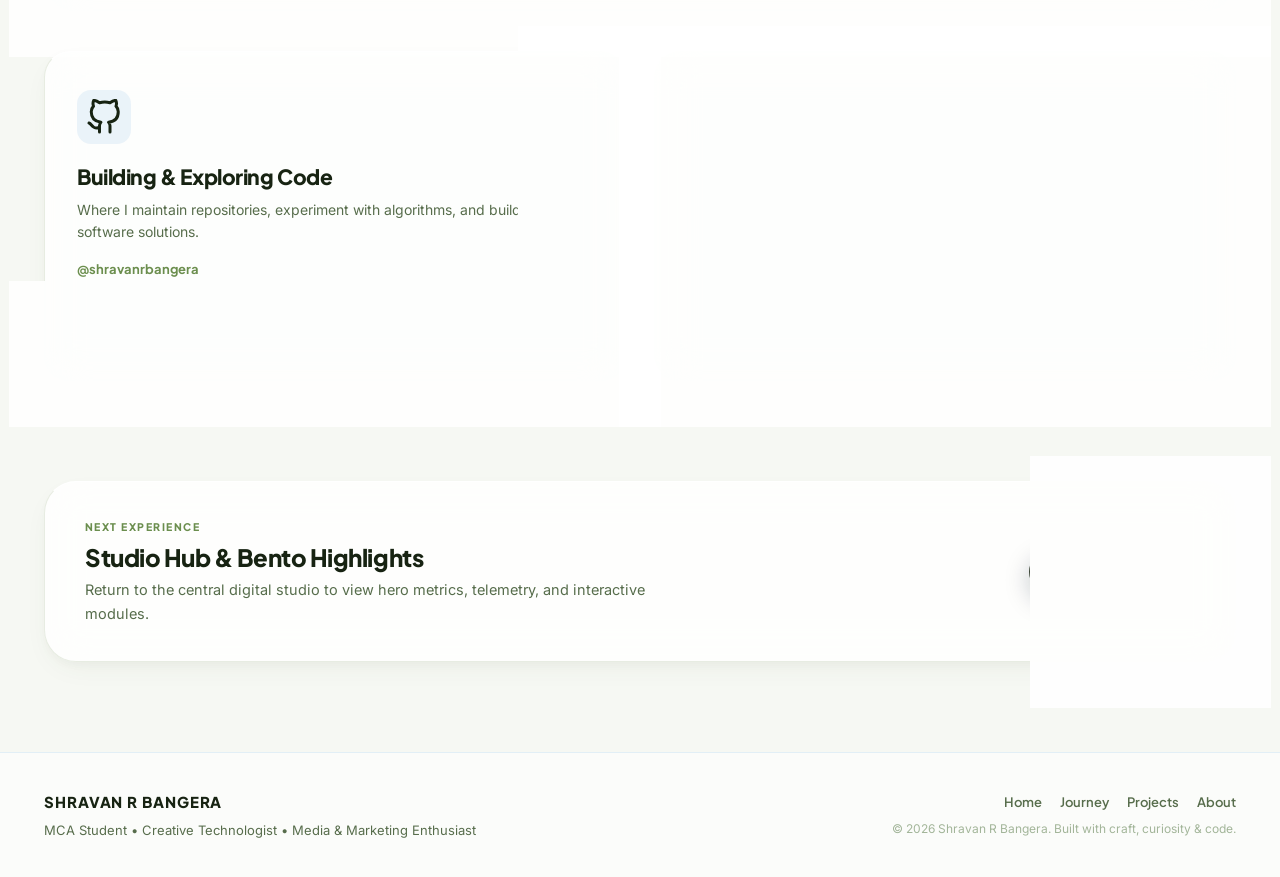
==== commit 04b05766: "fix: enforce instant cache invalidation and mobile viewport tags across all pages" ====
--- a/about.html
+++ b/about.html
@@ -2,7 +2,7 @@
 <html lang="en">
 <head>
   <meta charset="UTF-8">
-  <meta name="viewport" content="width=device-width, initial-scale=1.0">
+  <meta name="viewport" content="width=device-width, initial-scale=1.0, maximum-scale=5.0, viewport-fit=cover">
   <title>About &amp; Contact | Shravan R Bangera</title>
   <meta name="description" content="Academic profile, full-stack &amp; AI expertise, certifications, and direct contact channels for Shravan R Bangera.">
   <meta name="theme-color" content="#F8FBFC">
@@ -11,7 +11,7 @@
   <link rel="preconnect" href="https://fonts.googleapis.com">
   <link rel="preconnect" href="https://fonts.gstatic.com" crossorigin>
   <link href="https://fonts.googleapis.com/css2?family=Inter:wght@300;400;500;600;700&family=Plus+Jakarta+Sans:ital,wght@0,300;0,400;0,500;0,600;0,700;0,800;1,600&display=swap" rel="stylesheet">
-  <link rel="stylesheet" href="style.css">
+  <link rel="stylesheet" href="style.css?v=2.2">
 </head>
 <body data-page="about">
 
@@ -672,6 +672,6 @@
     </div>
   </aside>
 
-  <script src="script.js"></script>
+  <script src="script.js?v=2.2"></script>
 </body>
 </html>
--- a/style.css
+++ b/style.css
@@ -145,6 +145,20 @@
   -moz-osx-font-smoothing: grayscale;
 }
 
+body.nav-open {
+  overflow: hidden !important;
+  touch-action: none;
+}
+
+body.modal-open {
+  overflow: hidden !important;
+}
+
+:focus-visible {
+  outline: 2px solid var(--sage-primary);
+  outline-offset: 3px;
+}
+
 .page-content-wrapper {
   flex-grow: 1;
   position: relative;
@@ -169,6 +183,7 @@
   line-height: 1.25;
   font-weight: 700;
   letter-spacing: -0.02em;
+  word-break: break-word;
 }
 
 a {
@@ -183,9 +198,10 @@
   cursor: pointer;
 }
 
-img, svg {
+img, svg, video, canvas {
   display: block;
   max-width: 100%;
+  height: auto;
 }
 
 .container {
@@ -193,30 +209,19 @@
   max-width: var(--container-width);
   margin-left: auto;
   margin-right: auto;
-  padding-left: 24px;
-  padding-right: 24px;
+  padding-left: clamp(14px, 3.5vw, 24px);
+  padding-right: clamp(14px, 3.5vw, 24px);
 }
 
 .section {
-  padding-top: 80px;
-  padding-bottom: 80px;
+  padding-top: clamp(48px, 6vw, 80px);
+  padding-bottom: clamp(48px, 6vw, 80px);
   position: relative;
 }
 
 .inner-page-hero {
-  padding-top: 140px;
-  padding-bottom: 60px;
-}
-
-@media (max-width: 768px) {
-  .section {
-    padding-top: 55px;
-    padding-bottom: 55px;
-  }
-  .inner-page-hero {
-    padding-top: 105px;
-    padding-bottom: 45px;
-  }
+  padding-top: clamp(95px, 12vw, 140px);
+  padding-bottom: clamp(36px, 5vw, 60px);
 }
 
 /* --------------------------------------------------------------------------
@@ -707,12 +712,12 @@
    7. HOME HERO SECTION & PORTALS
    -------------------------------------------------------------------------- */
 .home-hero-section {
-  min-height: 85vh;
+  min-height: calc(100vh - 100px);
   display: flex;
   flex-direction: column;
   justify-content: center;
-  padding-top: 135px;
-  padding-bottom: 40px;
+  padding-top: clamp(80px, 10vw, 135px);
+  padding-bottom: clamp(30px, 4vw, 50px);
 }
 
 .hero-layout-grid {
@@ -866,10 +871,10 @@
 
 .portrait-aura-glow {
   position: absolute;
-  width: 380px;
-  height: 380px;
+  width: clamp(240px, 45vw, 380px);
+  height: clamp(240px, 45vw, 380px);
   border-radius: 50%;
-  background: radial-gradient(circle, rgba(56, 189, 248, 0.35) 0%, rgba(0, 169, 157, 0.25) 45%, transparent 70%);
+  background: radial-gradient(circle, rgba(107, 142, 78, 0.35) 0%, rgba(143, 192, 101, 0.22) 45%, transparent 70%);
   filter: blur(50px);
   z-index: 0;
   animation: pulseGlow 6s infinite alternate ease-in-out;
@@ -883,16 +888,18 @@
 .portrait-glass-aperture {
   position: relative;
   z-index: 1;
-  width: 360px;
-  height: 460px;
+  width: clamp(240px, 45vw, 360px);
+  height: auto;
+  aspect-ratio: 3.6 / 4.6;
+  max-width: 100%;
   border-radius: var(--radius-xl);
-  padding: 12px;
+  padding: clamp(8px, 1.5vw, 12px);
   background: rgba(255, 255, 255, 0.55);
   backdrop-filter: blur(20px) saturate(180%);
   -webkit-backdrop-filter: blur(20px) saturate(180%);
   border: 1px solid rgba(255, 255, 255, 0.9);
-  border-bottom: 1px solid rgba(8, 120, 201, 0.2);
-  box-shadow: 0 25px 50px -12px rgba(8, 120, 201, 0.22), inset 0 0 20px rgba(255, 255, 255, 0.8);
+  border-bottom: 1px solid rgba(107, 142, 78, 0.2);
+  box-shadow: 0 25px 50px -12px rgba(23, 35, 18, 0.16), inset 0 0 20px rgba(255, 255, 255, 0.8);
   transition: transform var(--time-normal) var(--ease-spring);
 }
 
@@ -982,7 +989,7 @@
 
 .portals-quad-grid {
   display: grid;
-  grid-template-columns: repeat(4, 1fr);
+  grid-template-columns: repeat(3, 1fr);
   gap: 22px;
 }
 
@@ -1696,18 +1703,20 @@
   overflow: hidden;
   border-radius: var(--radius-lg);
   cursor: pointer;
+  background: #0d1a10;
   transition: transform var(--time-normal) var(--ease-spring), box-shadow var(--time-normal);
 }
 
-.gallery-item.feature-large { grid-column: span 7; min-height: 380px; }
-.gallery-item.card-medium { grid-column: span 5; min-height: 380px; }
-.gallery-item:nth-child(3) { grid-column: span 4; min-height: 320px; }
-.gallery-item:nth-child(4) { grid-column: span 4; min-height: 320px; }
-.gallery-item:nth-child(5) { grid-column: span 4; min-height: 320px; }
-
-.gallery-image-frame { width: 100%; height: 100%; position: relative; overflow: hidden; }
-.gallery-img { width: 100%; height: 100%; object-fit: cover; transition: transform var(--time-slow) var(--ease-spring); }
-.gallery-item:hover .gallery-img { transform: scale(1.06); }
+.gallery-item.feature-large { grid-column: span 7; min-height: 400px; }
+.gallery-item.card-medium { grid-column: span 5; min-height: 400px; }
+.gallery-item:nth-child(3) { grid-column: span 4; min-height: 340px; }
+.gallery-item:nth-child(4) { grid-column: span 4; min-height: 340px; }
+.gallery-item:nth-child(5) { grid-column: span 4; min-height: 340px; }
+
+.gallery-image-frame { width: 100%; height: 100%; position: relative; overflow: hidden; background: #0c180e; display: flex; align-items: center; justify-content: center; }
+.gallery-img { width: 100%; height: 100%; object-fit: cover; object-position: center; transition: transform var(--time-slow) var(--ease-spring); }
+.gallery-img.trophy-img { object-fit: contain; padding: 14px; background: radial-gradient(circle at center, rgba(30, 48, 28, 0.9) 0%, rgba(8, 16, 10, 0.98) 100%); }
+.gallery-item:hover .gallery-img { transform: scale(1.04); }
 
 .gallery-award-pill {
   position: absolute;
@@ -3664,105 +3673,8 @@
 }
 
 /* --------------------------------------------------------------------------
-   18. RESPONSIVE BREAKPOINTS
+   17.2 INLINE GUIDE LINK & INTERACTIVE PULSE HIGHLIGHTS
    -------------------------------------------------------------------------- */
-@media (max-width: 1024px) {
-  .hero-layout-grid { grid-template-columns: 1fr; text-align: center; gap: 40px; }
-  .hero-eyebrow-pill, .hero-bio-lead, .hero-actions-cluster, .hero-status-strip { margin-left: auto; margin-right: auto; }
-  .hero-actions-cluster, .hero-status-strip { justify-content: center; }
-  .hero-editorial-quote { margin-left: auto; margin-right: auto; text-align: left; }
-  .portals-quad-grid { grid-template-columns: repeat(2, 1fr); }
-  .about-editorial-layout { grid-template-columns: 1fr; }
-  .values-interactive-grid { grid-template-columns: repeat(2, 1fr); }
-  .foodiq-grid-layout { grid-template-columns: 1fr; gap: 36px; }
-  .credentials-split-grid { grid-template-columns: 1fr; }
-  .contact-split-layout { grid-template-columns: 1fr; gap: 40px; }
-  .room-nav-banner { flex-direction: column; text-align: center; }
-
-  .story-grid-archive { grid-template-columns: repeat(2, 1fr); }
-  .achievement-museum-grid { grid-template-columns: repeat(2, 1fr); }
-  .evolution-track { grid-template-columns: 1fr; }
-  .evolution-arrow { transform: rotate(90deg); margin: 8px auto; }
-  .recruiter-body-grid { grid-template-columns: 1fr; gap: 24px; }
-}
-
-@media (max-width: 768px) {
-  .menu-toggle-btn { display: flex; }
-  .nav-menu-wrapper {
-    position: fixed;
-    top: 75px;
-    left: 20px;
-    right: 20px;
-    background: rgba(255, 255, 255, 0.96);
-    backdrop-filter: blur(25px);
-    border: 1px solid var(--glass-border);
-    border-radius: var(--radius-lg);
-    box-shadow: 0 20px 40px rgba(0, 0, 0, 0.15);
-    padding: 24px;
-    opacity: 0;
-    visibility: hidden;
-    transform: translateY(-10px);
-    transition: all var(--time-normal) var(--ease-spring);
-  }
-  .nav-menu-wrapper.active { opacity: 1; visibility: visible; transform: translateY(0); }
-  .nav-links-list { flex-direction: column; align-items: stretch; gap: 8px; }
-  .nav-item { padding: 12px 18px; font-size: 15px; }
-
-  .portrait-glass-aperture { width: 290px; height: 380px; }
-  .floating-badge { padding: 8px 12px; }
-  .badge-top-right { right: -10px; }
-  .badge-bottom-left { left: -15px; bottom: 40px; }
-  .badge-bottom-right { display: none; }
-
-  .portals-quad-grid { grid-template-columns: 1fr; }
-  .about-pillars-grid { grid-template-columns: 1fr; }
-  .values-interactive-grid { grid-template-columns: 1fr; }
-
-  .timeline-spine-track { left: 20px; }
-  .timeline-entry-row { padding-left: 50px !important; padding-right: 0 !important; justify-content: flex-start !important; }
-  .timeline-node-pin { left: 20px; }
-  .timeline-card { width: 100% !important; margin-left: 0 !important; margin-right: 0 !important; }
-  .impact-metrics-strip { flex-direction: column; gap: 24px; }
-  .metric-divider { width: 60%; height: 1px; }
-
-  .milestones-quad-grid { grid-template-columns: 1fr; }
-  .editorial-gallery-grid { grid-template-columns: 1fr; }
-  .gallery-item.feature-large,
-  .gallery-item.card-medium,
-  .gallery-item:nth-child(3),
-  .gallery-item:nth-child(4),
-  .gallery-item:nth-child(5) { grid-column: span 1; min-height: 280px; }
-  .awards-podium-strip { grid-template-columns: 1fr; }
-
-  .projects-editorial-grid { grid-template-columns: 1fr; }
-  .presence-cards-grid { grid-template-columns: 1fr; }
-  .contact-card-wrapper { padding: 32px 20px; }
-  .glass-inner-form { padding: 24px 18px; }
-  .footer-content-wrap { flex-direction: column; text-align: center; }
-  .footer-right-cluster { text-align: center; }
-  .footer-nav-links { justify-content: center; }
-
-  .spotlight-content-grid { grid-template-columns: 1fr; text-align: center; }
-  .story-grid-archive { grid-template-columns: 1fr; }
-  .achievement-museum-grid { grid-template-columns: 1fr; }
-  .learning-nodes-cluster { flex-direction: column; }
-  .learning-node-connector { width: 2px; height: 20px; }
-  .recruiter-dialog { padding: 24px 18px; }
-  .recruiter-header-bar { flex-direction: column; align-items: flex-start; }
-
-  .cloud-mascot-companion {
-    bottom: 16px;
-    right: 16px;
-  }
-  .mascot-avatar-btn {
-    width: 48px;
-    height: 48px;
-  }
-  .mascot-speech-bubble {
-    max-width: 190px;
-    font-size: 11.5px;
-    padding: 6px 10px;
-  }
 .inline-guide-link {
   display: inline-flex;
   align-items: center;
@@ -3823,6 +3735,707 @@
   }
 }
 
+/* ==========================================================================
+   18. COMPREHENSIVE RESPONSIVE DESIGN SYSTEM
+   Breakpoints:
+   • Large Desktop: 1440px+
+   • Desktop: 1200px - 1439px
+   • Laptop: 1024px - 1199px
+   • Tablet Landscape: 900px - 1023px
+   • Tablet Portrait: 768px - 899px
+   • Large Mobile: 480px - 767px
+   • Standard Mobile: 360px - 479px
+   • Small Mobile: 320px - 359px
+   ========================================================================== */
+
+/* --- 18.1 Large Desktop (min-width: 1440px) --- */
+@media (min-width: 1440px) {
+  :root {
+    --container-width: 1320px;
+  }
+  .hero-layout-grid {
+    gap: 60px;
+  }
+  .bento-hero-grid {
+    gap: 32px;
+  }
+  .bento-card-green {
+    padding: 44px 38px;
+  }
+  .bento-card-cream {
+    padding: 40px 36px;
+  }
+  .portrait-glass-aperture {
+    width: 380px;
+    height: 480px;
+  }
+}
+
+/* --- 18.2 Standard Desktop & Laptop (max-width: 1200px) --- */
+@media (max-width: 1200px) {
+  .hero-layout-grid {
+    gap: 36px;
+  }
+  .portrait-glass-aperture {
+    width: 320px;
+    height: 420px;
+  }
+  .portals-quad-grid {
+    grid-template-columns: repeat(3, 1fr);
+    gap: 18px;
+  }
+  .values-interactive-grid {
+    grid-template-columns: repeat(4, 1fr);
+    gap: 16px;
+  }
+  .credentials-cards-grid {
+    grid-template-columns: repeat(3, 1fr);
+    gap: 18px;
+  }
+  .contact-split-layout {
+    gap: 36px;
+  }
+  .contact-card-wrapper {
+    padding: 44px 36px;
+  }
+}
+
+/* --- 18.3 Laptop & Tablet Landscape (max-width: 1024px) --- */
+@media (max-width: 1024px) {
+  .hero-layout-grid {
+    grid-template-columns: 1fr;
+    text-align: center;
+    gap: 40px;
+  }
+  .hero-text-block {
+    display: flex;
+    flex-direction: column;
+    align-items: center;
+  }
+  .hero-eyebrow-pill,
+  .hero-bio-lead,
+  .hero-actions-cluster,
+  .hero-status-strip {
+    margin-left: auto;
+    margin-right: auto;
+  }
+  .hero-actions-cluster,
+  .hero-status-strip {
+    justify-content: center;
+  }
+  .hero-editorial-quote {
+    margin-left: auto;
+    margin-right: auto;
+    text-align: left;
+  }
+  .portrait-stage-wrapper {
+    margin-top: 10px;
+  }
+  .portrait-glass-aperture {
+    width: clamp(260px, 45vw, 320px);
+    height: auto;
+    aspect-ratio: 3.6 / 4.6;
+  }
+  .bento-hero-grid {
+    grid-template-columns: 1fr;
+    gap: 22px;
+  }
+  .portals-quad-grid {
+    grid-template-columns: repeat(2, 1fr);
+    gap: 18px;
+  }
+  .about-editorial-layout {
+    grid-template-columns: 1fr;
+    gap: 30px;
+  }
+  .values-interactive-grid {
+    grid-template-columns: repeat(2, 1fr);
+    gap: 18px;
+  }
+  .foodiq-grid-layout {
+    grid-template-columns: 1fr;
+    gap: 36px;
+  }
+  .credentials-cards-grid {
+    grid-template-columns: repeat(2, 1fr);
+    gap: 18px;
+  }
+  .credentials-split-grid {
+    grid-template-columns: 1fr;
+    gap: 28px;
+  }
+  .contact-split-layout {
+    grid-template-columns: 1fr;
+    gap: 36px;
+  }
+  .room-nav-banner {
+    flex-direction: column;
+    text-align: center;
+    gap: 20px;
+  }
+  .story-grid-archive {
+    grid-template-columns: repeat(2, 1fr);
+    gap: 20px;
+  }
+  .achievement-museum-grid {
+    grid-template-columns: repeat(2, 1fr);
+    gap: 20px;
+  }
+  .editorial-gallery-grid {
+    grid-template-columns: repeat(2, 1fr);
+    gap: 20px;
+  }
+  .gallery-item.feature-large,
+  .gallery-item.card-medium,
+  .gallery-item:nth-child(3),
+  .gallery-item:nth-child(4),
+  .gallery-item:nth-child(5) {
+    grid-column: span 1;
+    min-height: 320px;
+  }
+  .evolution-track {
+    grid-template-columns: 1fr;
+    gap: 16px;
+  }
+  .evolution-arrow {
+    transform: rotate(90deg);
+    margin: 8px auto;
+  }
+  .recruiter-body-grid {
+    grid-template-columns: 1fr;
+    gap: 24px;
+  }
+  .recruiter-header-bar {
+    flex-direction: column;
+    align-items: stretch;
+    gap: 16px;
+  }
+}
+
+/* --- 18.4 Tablet Landscape & Portrait (max-width: 900px) --- */
+@media (max-width: 900px) {
+  .impact-metrics-strip {
+    display: grid;
+    grid-template-columns: repeat(2, 1fr);
+    gap: 24px 16px;
+  }
+  .metric-divider {
+    display: none;
+  }
+  .projects-editorial-grid {
+    grid-template-columns: 1fr;
+    gap: 24px;
+  }
+  .presence-cards-grid {
+    grid-template-columns: 1fr;
+    gap: 20px;
+  }
+  .awards-podium-strip {
+    grid-template-columns: 1fr;
+    gap: 16px;
+  }
+}
+
+/* --- 18.5 Tablet Portrait & Mobile (max-width: 768px) --- */
+@media (max-width: 768px) {
+  /* Navigation Bar */
+  .studio-header {
+    top: 10px;
+    padding-left: 10px;
+    padding-right: 10px;
+  }
+  .nav-island {
+    padding: 5px 10px 5px 12px;
+    border-radius: var(--radius-full);
+  }
+  .menu-toggle-btn {
+    display: flex;
+  }
+  .nav-menu-wrapper {
+    position: fixed;
+    top: 64px;
+    left: 10px;
+    right: 10px;
+    background: rgba(255, 255, 255, 0.98);
+    backdrop-filter: blur(28px) saturate(190%);
+    -webkit-backdrop-filter: blur(28px) saturate(190%);
+    border: 1.5px solid rgba(107, 142, 78, 0.28);
+    border-radius: 20px;
+    box-shadow: 0 24px 50px -10px rgba(23, 35, 18, 0.22), 0 0 0 1px rgba(255, 255, 255, 0.8) inset;
+    padding: 18px 14px;
+    opacity: 0;
+    visibility: hidden;
+    transform: translateY(-12px) scale(0.98);
+    transition: all var(--time-normal) var(--ease-spring);
+    z-index: 1001;
+    max-height: calc(100dvh - 80px);
+    overflow-y: auto;
+    -webkit-overflow-scrolling: touch;
+  }
+  .nav-menu-wrapper.active {
+    opacity: 1;
+    visibility: visible;
+    transform: translateY(0) scale(1);
+  }
+  .nav-links-list {
+    flex-direction: column;
+    align-items: stretch;
+    gap: 6px;
+  }
+  .nav-item {
+    padding: 12px 16px;
+    font-size: 15px;
+    font-weight: 700;
+    border-radius: var(--radius-md);
+    min-height: 46px;
+    justify-content: flex-start;
+  }
+
+  /* Home Hero Mobile Refinements */
+  .home-hero-section {
+    min-height: auto;
+    padding-top: 76px;
+    padding-bottom: 28px;
+  }
+  .hero-layout-grid {
+    gap: 22px;
+  }
+  .hero-eyebrow-pill {
+    padding: 5px 12px;
+    font-size: 11px;
+    margin-bottom: 12px;
+  }
+  .hero-main-title {
+    gap: 2px;
+    margin-bottom: 14px;
+  }
+  .title-sub-line {
+    font-size: clamp(1.05rem, 4.2vw, 1.3rem);
+    font-weight: 800;
+    letter-spacing: -0.01em;
+  }
+  .title-hero-line {
+    font-size: clamp(2.15rem, 8.8vw, 2.95rem);
+    line-height: 1.08;
+    letter-spacing: -0.03em;
+    margin: 4px 0;
+  }
+  .hero-bio-lead {
+    font-size: clamp(14px, 3.8vw, 15.5px);
+    line-height: 1.6;
+    max-width: 100%;
+    margin-bottom: 20px;
+  }
+  .hero-actions-cluster {
+    display: flex;
+    flex-wrap: wrap;
+    gap: 10px;
+    width: 100%;
+    margin-bottom: 16px;
+  }
+  .hero-actions-cluster .btn-primary-glow,
+  .hero-actions-cluster .btn-glass-card {
+    flex: 1 1 calc(50% - 8px);
+    min-width: 130px;
+    padding: 12px 16px;
+    font-size: 13.5px;
+  }
+  .hero-actions-cluster .btn-glass-icon {
+    width: 44px;
+    height: 44px;
+    flex-shrink: 0;
+  }
+  .hero-status-strip {
+    font-size: 12px;
+    margin-bottom: 14px;
+  }
+  .hero-editorial-quote {
+    font-size: 13px;
+    padding: 10px 14px;
+    max-width: 100%;
+    margin-top: 14px;
+  }
+
+  /* Portrait Stage & Badges */
+  .portrait-stage-wrapper {
+    margin-top: 16px;
+    width: 100%;
+  }
+  .portrait-glass-aperture {
+    width: min(290px, 80vw);
+    height: 380px;
+    border-radius: 24px;
+    padding: 10px;
+  }
+  .floating-badge {
+    padding: 6px 10px;
+    gap: 8px;
+    border-radius: 10px;
+  }
+  .badge-top-right {
+    right: -6px;
+    top: 10px;
+  }
+  .badge-bottom-left {
+    left: -8px;
+    bottom: 28px;
+  }
+  .badge-bottom-right {
+    display: none;
+  }
+
+  /* Bento & Portals */
+  .portals-quad-grid {
+    grid-template-columns: 1fr;
+    gap: 16px;
+  }
+  .about-pillars-grid {
+    grid-template-columns: 1fr;
+    gap: 14px;
+  }
+  .values-interactive-grid {
+    grid-template-columns: 1fr;
+    gap: 14px;
+  }
+  .credentials-cards-grid {
+    grid-template-columns: 1fr;
+    gap: 14px;
+  }
+
+  /* Vertical Milestone Timeline */
+  .timeline-container {
+    padding-left: 0;
+    padding-right: 0;
+  }
+  .timeline-spine-track {
+    left: 18px;
+    transform: none;
+  }
+  .timeline-entry-row {
+    padding-left: 42px !important;
+    padding-right: 0 !important;
+    justify-content: flex-start !important;
+    margin-bottom: 32px;
+  }
+  .timeline-node-pin {
+    left: 18px;
+    top: 24px;
+    transform: translate(-50%, -50%);
+  }
+  .timeline-card {
+    width: 100% !important;
+    margin-left: 0 !important;
+    margin-right: 0 !important;
+    padding: clamp(18px, 4vw, 24px);
+  }
+
+  /* Gallery & Achievements Museum */
+  .editorial-gallery-grid {
+    grid-template-columns: 1fr;
+    gap: 16px;
+  }
+  .gallery-item.feature-large,
+  .gallery-item.card-medium,
+  .gallery-item:nth-child(3),
+  .gallery-item:nth-child(4),
+  .gallery-item:nth-child(5) {
+    grid-column: span 1 !important;
+    min-height: 240px;
+  }
+  .story-grid-archive {
+    grid-template-columns: 1fr;
+    gap: 16px;
+  }
+  .achievement-museum-grid {
+    grid-template-columns: 1fr;
+    gap: 16px;
+  }
+  .spotlight-content-grid {
+    grid-template-columns: 1fr;
+    text-align: center;
+    gap: 18px;
+  }
+  .learning-nodes-cluster {
+    flex-direction: column;
+    gap: 12px;
+  }
+  .learning-node-connector {
+    width: 2px;
+    height: 18px;
+  }
+
+  /* Contact & Form */
+  .contact-card-wrapper {
+    padding: clamp(24px, 5vw, 36px) clamp(16px, 4vw, 24px);
+  }
+  .glass-inner-form {
+    padding: clamp(20px, 4vw, 28px) clamp(16px, 3.5vw, 20px);
+  }
+
+  /* Footer */
+  .footer-content-wrap {
+    flex-direction: column;
+    text-align: center;
+    gap: 18px;
+  }
+  .footer-right-cluster {
+    text-align: center;
+  }
+  .footer-nav-links {
+    justify-content: center;
+    gap: 14px;
+  }
+
+  /* Modals */
+  .recruiter-dialog,
+  .case-study-dialog,
+  .lightbox-dialog,
+  .credential-detail-dialog,
+  .leadership-dialog {
+    padding: clamp(20px, 4vw, 32px) clamp(16px, 3.5vw, 24px);
+  }
+
+  /* SproutBot Mascot Companion */
+  .cloud-mascot-companion {
+    bottom: 14px;
+    right: 14px;
+  }
+  .mascot-avatar-btn {
+    width: 50px;
+    height: 50px;
+  }
+  .mascot-speech-bubble {
+    max-width: min(220px, calc(100vw - 80px));
+    font-size: 11px;
+    padding: 6px 10px;
+  }
+  .mascot-chat-panel {
+    position: fixed;
+    bottom: 12px;
+    left: 10px;
+    right: 10px;
+    width: auto;
+    max-width: none;
+    height: calc(100dvh - 80px);
+    height: calc(100vh - 80px);
+    max-height: 540px;
+    border-radius: 18px;
+    transform: translateY(20px) scale(0.96);
+  }
+  .mascot-chat-panel.active {
+    transform: translateY(0) scale(1);
+  }
+  .chat-panel-header {
+    padding: 10px 12px;
+  }
+  .chat-avatar-frame {
+    width: 32px;
+    height: 32px;
+  }
+  .chat-bot-title {
+    font-size: 12.5px;
+  }
+  .chat-input-wrapper {
+    padding: 8px 10px;
+  }
+  .chat-input-field {
+    font-size: 16px; /* Prevents auto zoom */
+    padding: 8px 12px;
+  }
+  .chat-send-btn {
+    width: 40px;
+    height: 40px;
+  }
+}
+
+/* --- 18.6 Mobile & Small Screen Refinement (max-width: 480px) --- */
+@media (max-width: 480px) {
+  .hero-actions-cluster {
+    width: 100%;
+    flex-direction: column;
+    align-items: stretch;
+    gap: 10px;
+  }
+  .hero-actions-cluster .btn {
+    width: 100%;
+    justify-content: center;
+  }
+  .hero-status-strip {
+    font-size: 12px;
+    padding: 8px 12px;
+    background: rgba(255, 255, 255, 0.7);
+    border-radius: var(--radius-full);
+    width: fit-content;
+    max-width: 100%;
+  }
+
+  /* Portrait Aperture */
+  .portrait-glass-aperture {
+    width: min(250px, 75vw);
+  }
+  .badge-top-right {
+    right: 0;
+    top: 5px;
+    transform: scale(0.85);
+    transform-origin: top right;
+  }
+  .badge-bottom-left {
+    left: 0;
+    bottom: 15px;
+    transform: scale(0.85);
+    transform-origin: bottom left;
+  }
+
+  /* Nav Compact */
+  .btn-recruiter-toggle {
+    padding: 6px 9px;
+    font-size: 11px;
+    gap: 4px;
+  }
+  .btn-pill-nav {
+    padding: 6px 10px;
+    font-size: 11.5px;
+  }
+  .brand-name {
+    font-size: 11px;
+    letter-spacing: 0.04em;
+  }
+
+  /* FoodIQ Simulator Mobile View */
+  .foodiq-simulator-box {
+    padding: 16px 12px;
+  }
+  .demo-dish-selector {
+    flex-direction: column;
+    align-items: flex-start;
+    gap: 8px;
+  }
+  .dish-btn-group {
+    width: 100%;
+    display: grid;
+    grid-template-columns: repeat(3, 1fr);
+    gap: 4px;
+  }
+  .dish-btn {
+    padding: 6px 3px;
+    font-size: 10.5px;
+    text-align: center;
+    white-space: nowrap;
+    overflow: hidden;
+    text-overflow: ellipsis;
+  }
+  .scanner-stage {
+    height: 190px;
+    padding: 12px;
+  }
+  .hud-tag {
+    font-size: 10.5px;
+    padding: 3px 8px;
+  }
+  .hud-confidence {
+    font-size: 10px;
+  }
+  .scanner-macro-hud {
+    grid-template-columns: repeat(2, 1fr);
+    gap: 6px;
+  }
+  .hud-macro-item {
+    padding: 5px;
+  }
+  .hud-macro-val {
+    font-size: 14px;
+  }
+  .macro-chart-wrapper {
+    flex-direction: column;
+    align-items: center;
+    text-align: center;
+    padding: 12px 10px;
+  }
+  .donut-legend {
+    width: 100%;
+  }
+
+  /* Contact Action Buttons */
+  .contact-action-buttons {
+    flex-direction: column;
+    align-items: stretch;
+  }
+  .contact-action-buttons .btn {
+    width: 100%;
+  }
+
+  /* Impact Metrics */
+  .impact-metrics-strip {
+    grid-template-columns: 1fr 1fr;
+    gap: 16px 10px;
+    padding: 18px 10px;
+  }
+  .metric-value-row {
+    font-size: clamp(1.6rem, 5.5vw, 2.2rem);
+  }
+  .metric-label {
+    font-size: 11px;
+  }
+
+  /* Form Fields */
+  .form-field-group input,
+  .form-field-group textarea {
+    font-size: 16px; /* Prevents auto zoom */
+    padding: 10px 12px;
+  }
+
+  /* Filters */
+  .creative-filter-bar,
+  .museum-filter-bar {
+    gap: 4px;
+  }
+  .filter-tab,
+  .museum-filter-tab {
+    padding: 5px 11px;
+    font-size: 11.5px;
+  }
+}
+
+/* --- 18.7 Small Mobile (max-width: 360px) --- */
+@media (max-width: 360px) {
+  .nav-island {
+    padding: 4px 8px;
+    gap: 4px;
+  }
+  .brand-name {
+    display: none; /* Keep monogram SB + dot for ultra compact 320px screens */
+  }
+  .brand-monogram {
+    width: 26px;
+    height: 26px;
+    font-size: 10px;
+  }
+  .btn-recruiter-toggle span:not(.recruiter-zap) {
+    display: none; /* Show ⚡ only */
+  }
+  .btn-recruiter-toggle {
+    padding: 6px 8px;
+  }
+  .portrait-glass-aperture {
+    width: 210px;
+  }
+  .floating-badge {
+    display: none; /* Hide floating badges on smallest 320px screens to guarantee zero overflow */
+  }
+  .foodiq-showcase-card,
+  .bento-card-green,
+  .bento-card-cream,
+  .about-manifesto-card,
+  .contact-card-wrapper {
+    padding: 16px 12px;
+    border-radius: var(--radius-lg);
+  }
+  .metric-value-row {
+    font-size: 1.5rem;
+  }
+}
+
+/* --- 18.8 Accessibility & Reduced Motion --- */
 @media (prefers-reduced-motion: reduce) {
   *, *::before, *::after {
     animation-duration: 0.01ms !important;
@@ -3830,5 +4443,5 @@
     transition-duration: 0.01ms !important;
     scroll-behavior: auto !important;
   }
-  .ambient-orb, .floating-badge, .scanner-laser-beam { animation: none !important; }
-}
+  .ambient-orb, .floating-badge, .scanner-laser-beam, .mascot-avatar-btn { animation: none !important; }
+}
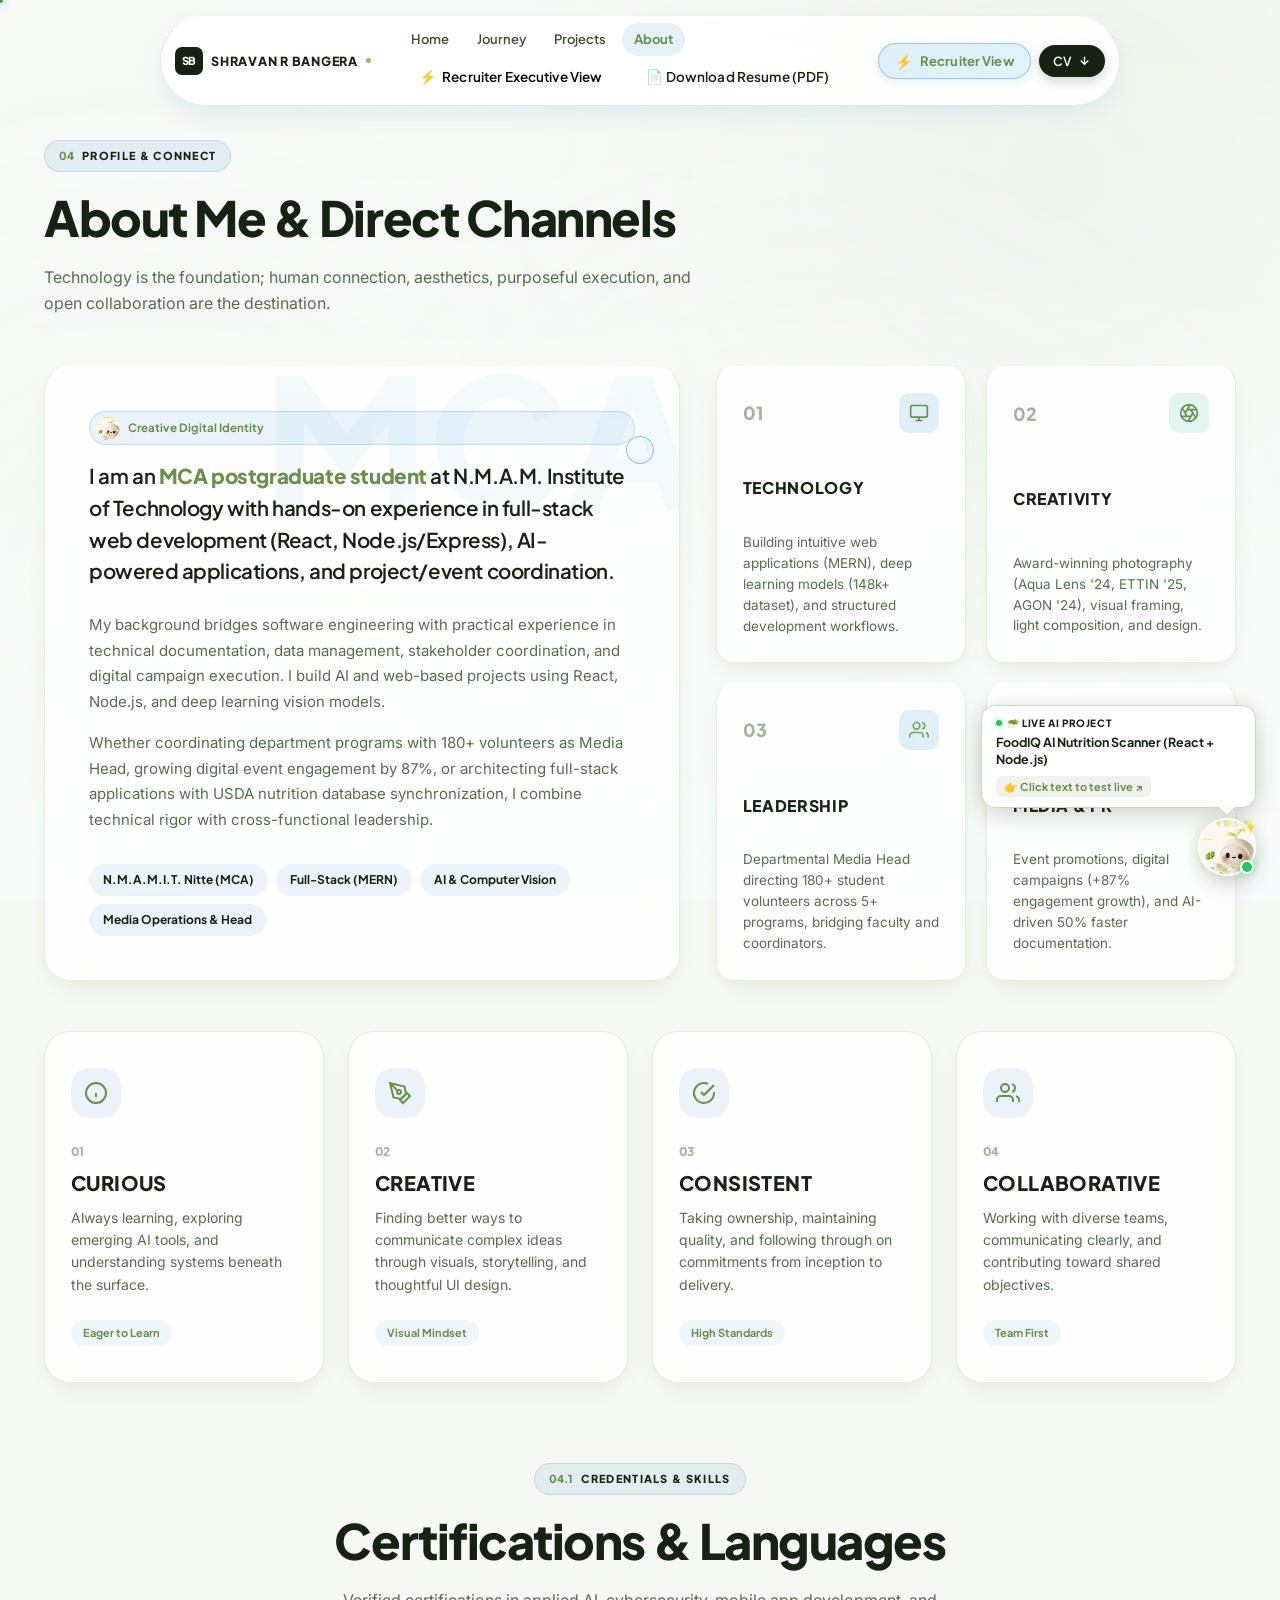
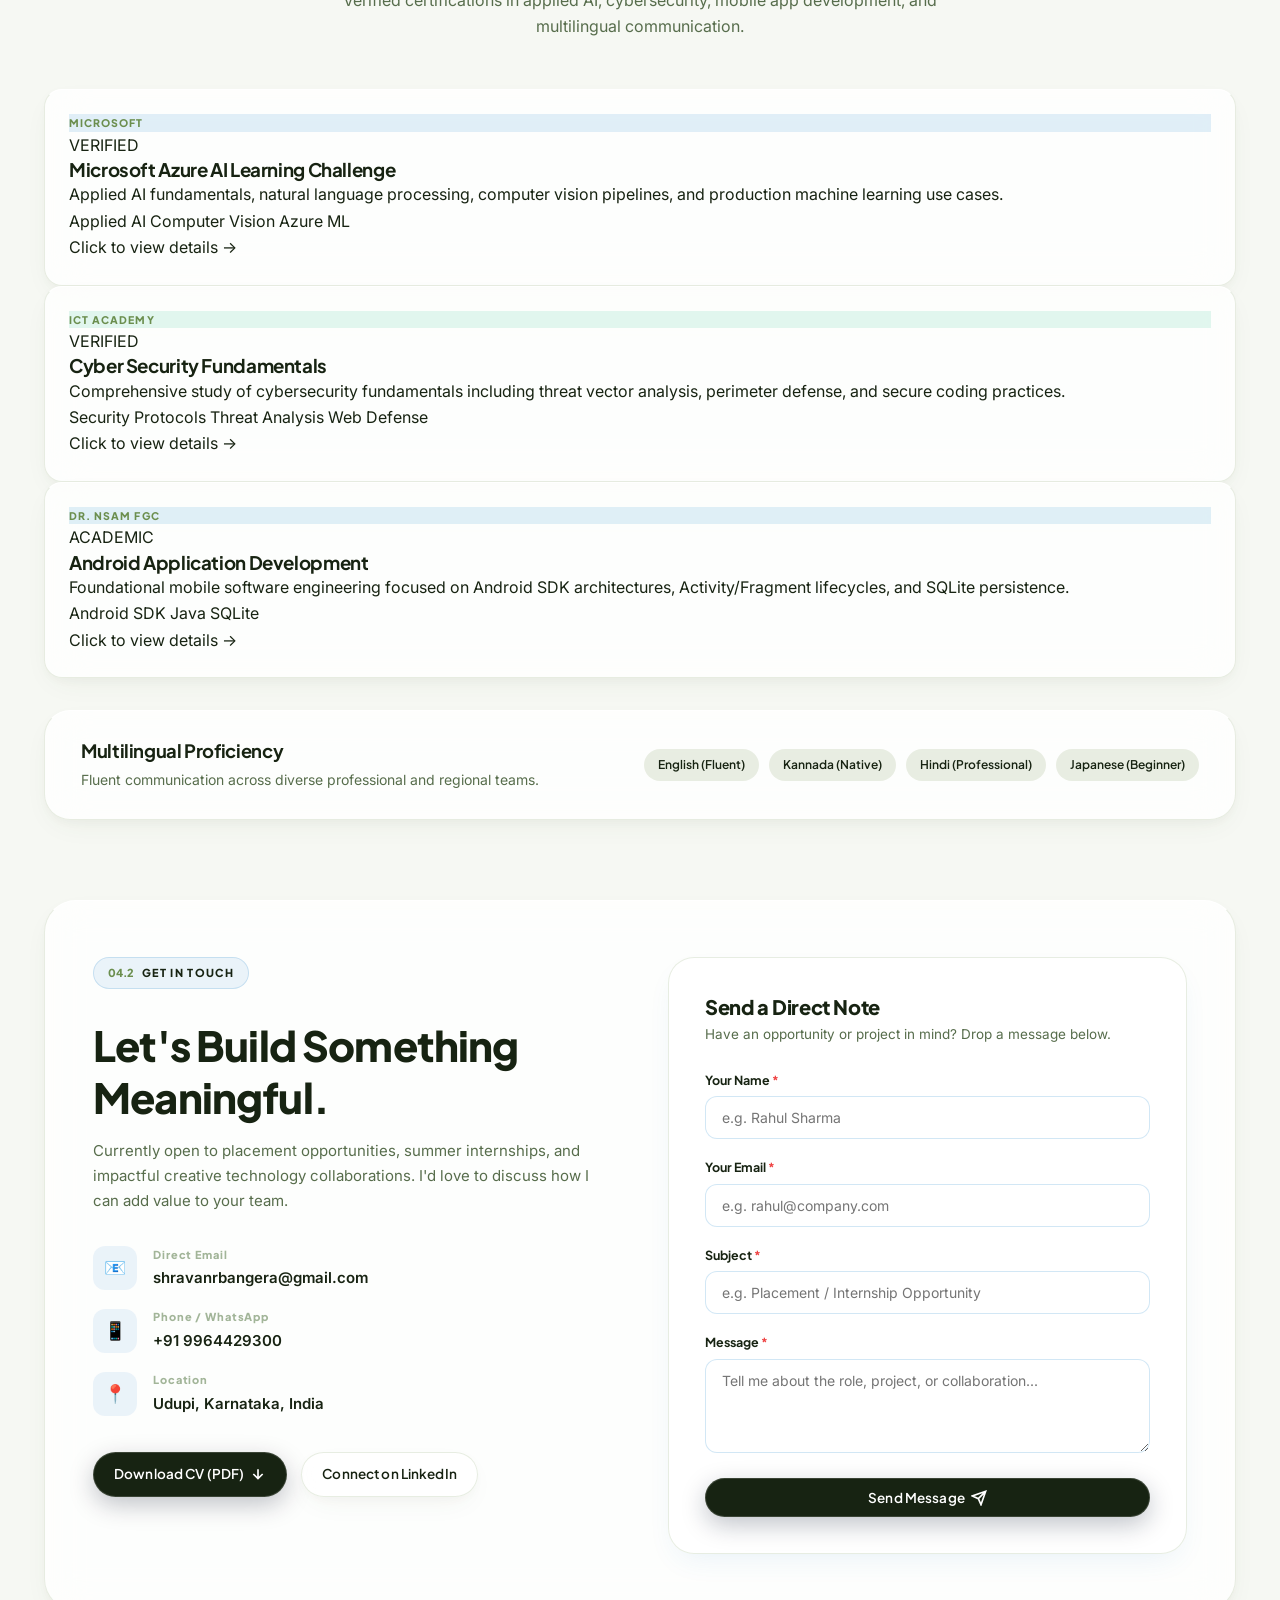
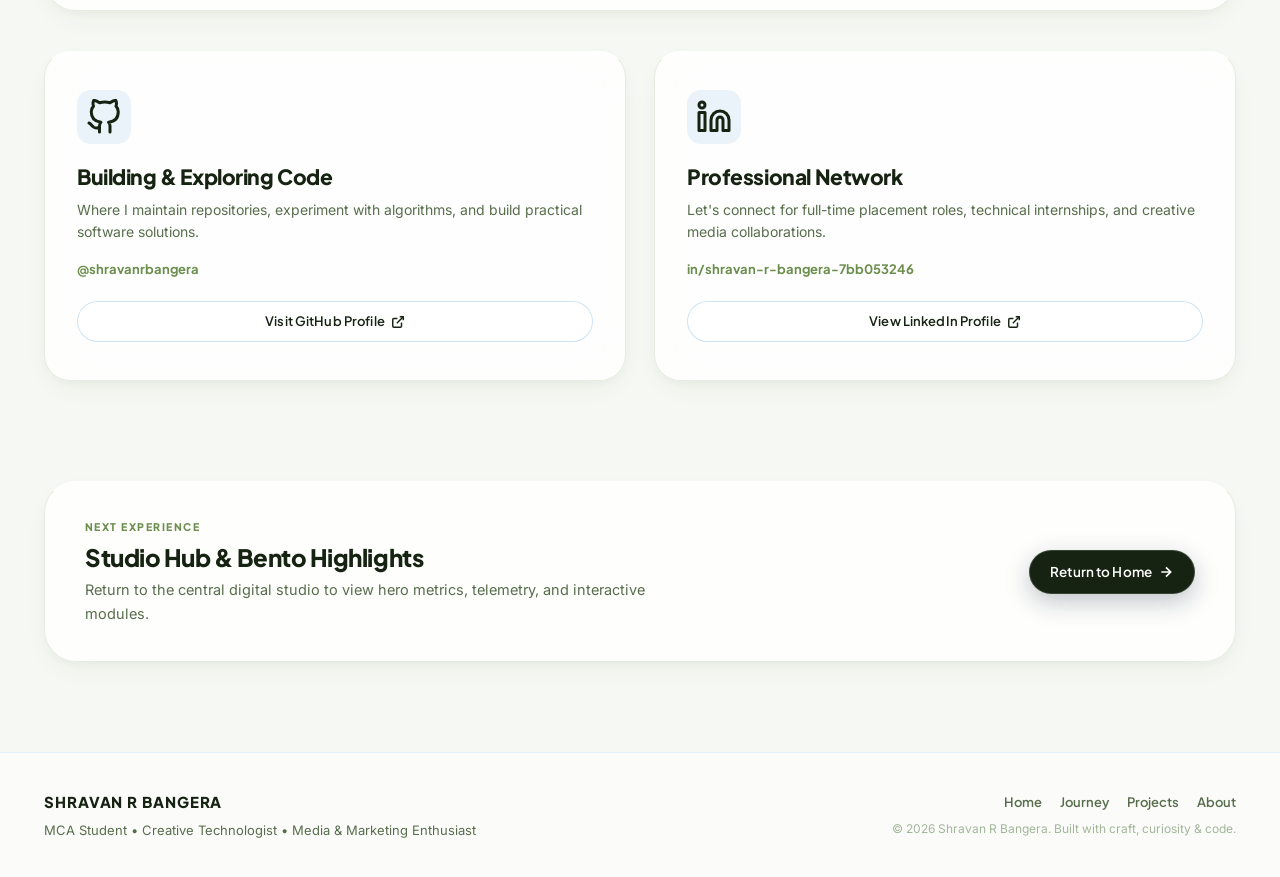
==== commit cf103003: "feat: complete mobile navbar responsiveness, zero horizontal overflow, and in-drawer action buttons" ====
--- a/about.html
+++ b/about.html
@@ -11,7 +11,7 @@
   <link rel="preconnect" href="https://fonts.googleapis.com">
   <link rel="preconnect" href="https://fonts.gstatic.com" crossorigin>
   <link href="https://fonts.googleapis.com/css2?family=Inter:wght@300;400;500;600;700&family=Plus+Jakarta+Sans:ital,wght@0,300;0,400;0,500;0,600;0,700;0,800;1,600&display=swap" rel="stylesheet">
-  <link rel="stylesheet" href="style.css?v=2.2">
+  <link rel="stylesheet" href="style.css?v=2.5">
 </head>
 <body data-page="about">
 
@@ -54,6 +54,15 @@
           <li><a href="projects.html" class="nav-item" data-nav-link>Projects</a></li>
           <li><a href="about.html" class="nav-item active" data-nav-link>About</a></li>
         </ul>
+        <div class="mobile-menu-cta-bar">
+          <button class="btn btn-recruiter-menu" id="mobileRecruiterTrigger" aria-label="Open Recruiter Executive View">
+            <span class="recruiter-zap">⚡</span>
+            <span>Recruiter Executive View</span>
+          </button>
+          <a href="assets/SHRAVAN_RESUME.pdf" download="SHRAVAN_RESUME.pdf" target="_blank" rel="noopener" class="btn btn-resume-menu">
+            <span>📄 Download Resume (PDF)</span>
+          </a>
+        </div>
       </div>
 
       <div class="nav-cta-actions">
@@ -672,6 +681,6 @@
     </div>
   </aside>
 
-  <script src="script.js?v=2.2"></script>
+  <script src="script.js?v=2.5"></script>
 </body>
 </html>
--- a/style.css
+++ b/style.css
@@ -3938,39 +3938,119 @@
 
 /* --- 18.5 Tablet Portrait & Mobile (max-width: 768px) --- */
 @media (max-width: 768px) {
-  /* Navigation Bar */
+  /* Navigation Bar — Ultra Compact & Perfectly Responsive */
   .studio-header {
-    top: 10px;
-    padding-left: 10px;
-    padding-right: 10px;
+    top: 8px;
+    padding-left: 8px;
+    padding-right: 8px;
+    width: 100vw;
+    box-sizing: border-box;
+    max-width: 100%;
   }
   .nav-island {
-    padding: 5px 10px 5px 12px;
+    padding: 5px 8px;
+    gap: 6px;
+    width: 100%;
+    box-sizing: border-box;
+    justify-content: space-between;
+    align-items: center;
     border-radius: var(--radius-full);
+    background: rgba(255, 255, 255, 0.94);
+  }
+  .nav-brand {
+    display: inline-flex;
+    align-items: center;
+    gap: 6px;
+    flex-shrink: 0;
+    min-width: 0;
+  }
+  .brand-monogram {
+    width: 30px;
+    height: 30px;
+    font-size: 11px;
+    border-radius: 8px;
+    flex-shrink: 0;
+  }
+  .brand-name {
+    display: none !important; /* Hide full text name on mobile to guarantee all action buttons and hamburger toggle fit */
+  }
+  .brand-dot {
+    display: none !important;
+  }
+
+  .nav-cta-actions {
+    display: inline-flex;
+    align-items: center;
+    gap: 5px;
+    flex-shrink: 0;
+    margin-left: auto;
+  }
+  .btn-recruiter-toggle {
+    display: inline-flex;
+    align-items: center;
+    gap: 4px;
+    padding: 5px 9px;
+    font-size: 11px;
+    height: 32px;
+    border-radius: var(--radius-full);
+    white-space: nowrap;
+  }
+  .btn-pill-nav {
+    display: inline-flex;
+    align-items: center;
+    gap: 4px;
+    padding: 5px 9px;
+    font-size: 11px;
+    height: 32px;
+    border-radius: var(--radius-full);
+    white-space: nowrap;
+  }
+  .btn-pill-nav .btn-icon {
+    width: 11px;
+    height: 11px;
   }
   .menu-toggle-btn {
-    display: flex;
-  }
+    display: flex !important;
+    width: 34px;
+    height: 34px;
+    min-width: 34px;
+    flex-shrink: 0;
+    border-radius: 8px;
+    background: rgba(107, 142, 78, 0.12);
+    border: 1px solid rgba(107, 142, 78, 0.22);
+    justify-content: center;
+    align-items: center;
+    cursor: pointer;
+    padding: 0;
+    gap: 3.5px;
+  }
+  .menu-line {
+    width: 15px;
+    height: 2px;
+  }
+
+  /* Slide-down Mobile Menu Sheet */
   .nav-menu-wrapper {
     position: fixed;
-    top: 64px;
-    left: 10px;
-    right: 10px;
+    top: 54px;
+    left: 8px;
+    right: 8px;
     background: rgba(255, 255, 255, 0.98);
     backdrop-filter: blur(28px) saturate(190%);
     -webkit-backdrop-filter: blur(28px) saturate(190%);
     border: 1.5px solid rgba(107, 142, 78, 0.28);
-    border-radius: 20px;
-    box-shadow: 0 24px 50px -10px rgba(23, 35, 18, 0.22), 0 0 0 1px rgba(255, 255, 255, 0.8) inset;
-    padding: 18px 14px;
+    border-radius: 18px;
+    box-shadow: 0 24px 50px -10px rgba(23, 35, 18, 0.24), 0 0 0 1px rgba(255, 255, 255, 0.8) inset;
+    padding: 14px 12px;
     opacity: 0;
     visibility: hidden;
-    transform: translateY(-12px) scale(0.98);
+    transform: translateY(-10px) scale(0.98);
     transition: all var(--time-normal) var(--ease-spring);
     z-index: 1001;
-    max-height: calc(100dvh - 80px);
+    max-height: calc(100dvh - 72px);
     overflow-y: auto;
     -webkit-overflow-scrolling: touch;
+    display: block;
   }
   .nav-menu-wrapper.active {
     opacity: 1;
@@ -3980,21 +4060,62 @@
   .nav-links-list {
     flex-direction: column;
     align-items: stretch;
+    gap: 4px;
+  }
+  .nav-item {
+    padding: 11px 14px;
+    font-size: 14.5px;
+    font-weight: 700;
+    border-radius: 12px;
+    min-height: 42px;
+    justify-content: flex-start;
+  }
+
+  /* Mobile Menu In-Drawer Action Buttons */
+  .mobile-menu-cta-bar {
+    display: flex;
+    flex-direction: column;
+    gap: 8px;
+    margin-top: 12px;
+    padding-top: 12px;
+    border-top: 1px solid rgba(107, 142, 78, 0.18);
+  }
+  .btn-recruiter-menu {
+    display: flex;
+    align-items: center;
+    justify-content: center;
     gap: 6px;
-  }
-  .nav-item {
-    padding: 12px 16px;
-    font-size: 15px;
+    padding: 10px 16px;
+    background: linear-gradient(135deg, rgba(107, 142, 78, 0.15), rgba(143, 192, 101, 0.2));
+    border: 1px solid rgba(107, 142, 78, 0.35);
+    border-radius: var(--radius-md);
+    color: var(--sage-deep);
+    font-size: 13px;
     font-weight: 700;
+    cursor: pointer;
+    width: 100%;
+    font-family: var(--font-primary);
+  }
+  .btn-resume-menu {
+    display: flex;
+    align-items: center;
+    justify-content: center;
+    gap: 6px;
+    padding: 10px 16px;
+    background: var(--navy-dark);
+    color: #FFFFFF;
     border-radius: var(--radius-md);
-    min-height: 46px;
-    justify-content: flex-start;
+    font-size: 13px;
+    font-weight: 700;
+    text-decoration: none;
+    width: 100%;
+    font-family: var(--font-primary);
   }
 
   /* Home Hero Mobile Refinements */
   .home-hero-section {
     min-height: auto;
-    padding-top: 76px;
+    padding-top: 72px;
     padding-bottom: 28px;
   }
   .hero-layout-grid {
@@ -4195,29 +4316,27 @@
     padding: clamp(20px, 4vw, 32px) clamp(16px, 3.5vw, 24px);
   }
 
-  /* SproutBot Mascot Companion */
+  /* SproutBot Mascot Companion on Mobile — Zero Overlap Guarantee */
+  .mascot-speech-bubble {
+    display: none !important; /* Hide automatic speech bubble on mobile so hero buttons & content are never blocked */
+  }
   .cloud-mascot-companion {
-    bottom: 14px;
-    right: 14px;
+    bottom: 12px;
+    right: 12px;
   }
   .mascot-avatar-btn {
-    width: 50px;
-    height: 50px;
-  }
-  .mascot-speech-bubble {
-    max-width: min(220px, calc(100vw - 80px));
-    font-size: 11px;
-    padding: 6px 10px;
+    width: 44px;
+    height: 44px;
   }
   .mascot-chat-panel {
     position: fixed;
-    bottom: 12px;
-    left: 10px;
-    right: 10px;
+    bottom: 10px;
+    left: 8px;
+    right: 8px;
     width: auto;
     max-width: none;
-    height: calc(100dvh - 80px);
-    height: calc(100vh - 80px);
+    height: calc(100dvh - 76px);
+    height: calc(100vh - 76px);
     max-height: 540px;
     border-radius: 18px;
     transform: translateY(20px) scale(0.96);
@@ -4239,12 +4358,12 @@
     padding: 8px 10px;
   }
   .chat-input-field {
-    font-size: 16px; /* Prevents auto zoom */
+    font-size: 16px; /* Prevents iOS/Android auto zoom */
     padding: 8px 12px;
   }
   .chat-send-btn {
-    width: 40px;
-    height: 40px;
+    width: 38px;
+    height: 38px;
   }
 }
 
@@ -4261,12 +4380,15 @@
     justify-content: center;
   }
   .hero-status-strip {
-    font-size: 12px;
-    padding: 8px 12px;
-    background: rgba(255, 255, 255, 0.7);
+    font-size: 11.5px;
+    padding: 6px 12px;
+    background: rgba(255, 255, 255, 0.85);
     border-radius: var(--radius-full);
     width: fit-content;
     max-width: 100%;
+    margin-left: auto;
+    margin-right: auto;
+    text-align: center;
   }
 
   /* Portrait Aperture */
@@ -4287,18 +4409,23 @@
   }
 
   /* Nav Compact */
+  .nav-island {
+    padding: 4px 6px;
+    gap: 4px;
+  }
   .btn-recruiter-toggle {
-    padding: 6px 9px;
-    font-size: 11px;
-    gap: 4px;
+    padding: 5px 8px;
+    font-size: 10.5px;
+    gap: 3px;
   }
   .btn-pill-nav {
-    padding: 6px 10px;
-    font-size: 11.5px;
-  }
-  .brand-name {
-    font-size: 11px;
-    letter-spacing: 0.04em;
+    padding: 5px 8px;
+    font-size: 10.5px;
+  }
+  .menu-toggle-btn {
+    width: 32px;
+    height: 32px;
+    min-width: 32px;
   }
 
   /* FoodIQ Simulator Mobile View */
@@ -4399,22 +4526,22 @@
 /* --- 18.7 Small Mobile (max-width: 360px) --- */
 @media (max-width: 360px) {
   .nav-island {
-    padding: 4px 8px;
+    padding: 3px 6px;
     gap: 4px;
   }
-  .brand-name {
-    display: none; /* Keep monogram SB + dot for ultra compact 320px screens */
-  }
   .brand-monogram {
-    width: 26px;
-    height: 26px;
+    width: 28px;
+    height: 28px;
     font-size: 10px;
   }
   .btn-recruiter-toggle span:not(.recruiter-zap) {
     display: none; /* Show ⚡ only */
   }
   .btn-recruiter-toggle {
-    padding: 6px 8px;
+    padding: 5px 7px;
+  }
+  .btn-pill-nav {
+    padding: 5px 7px;
   }
   .portrait-glass-aperture {
     width: 210px;
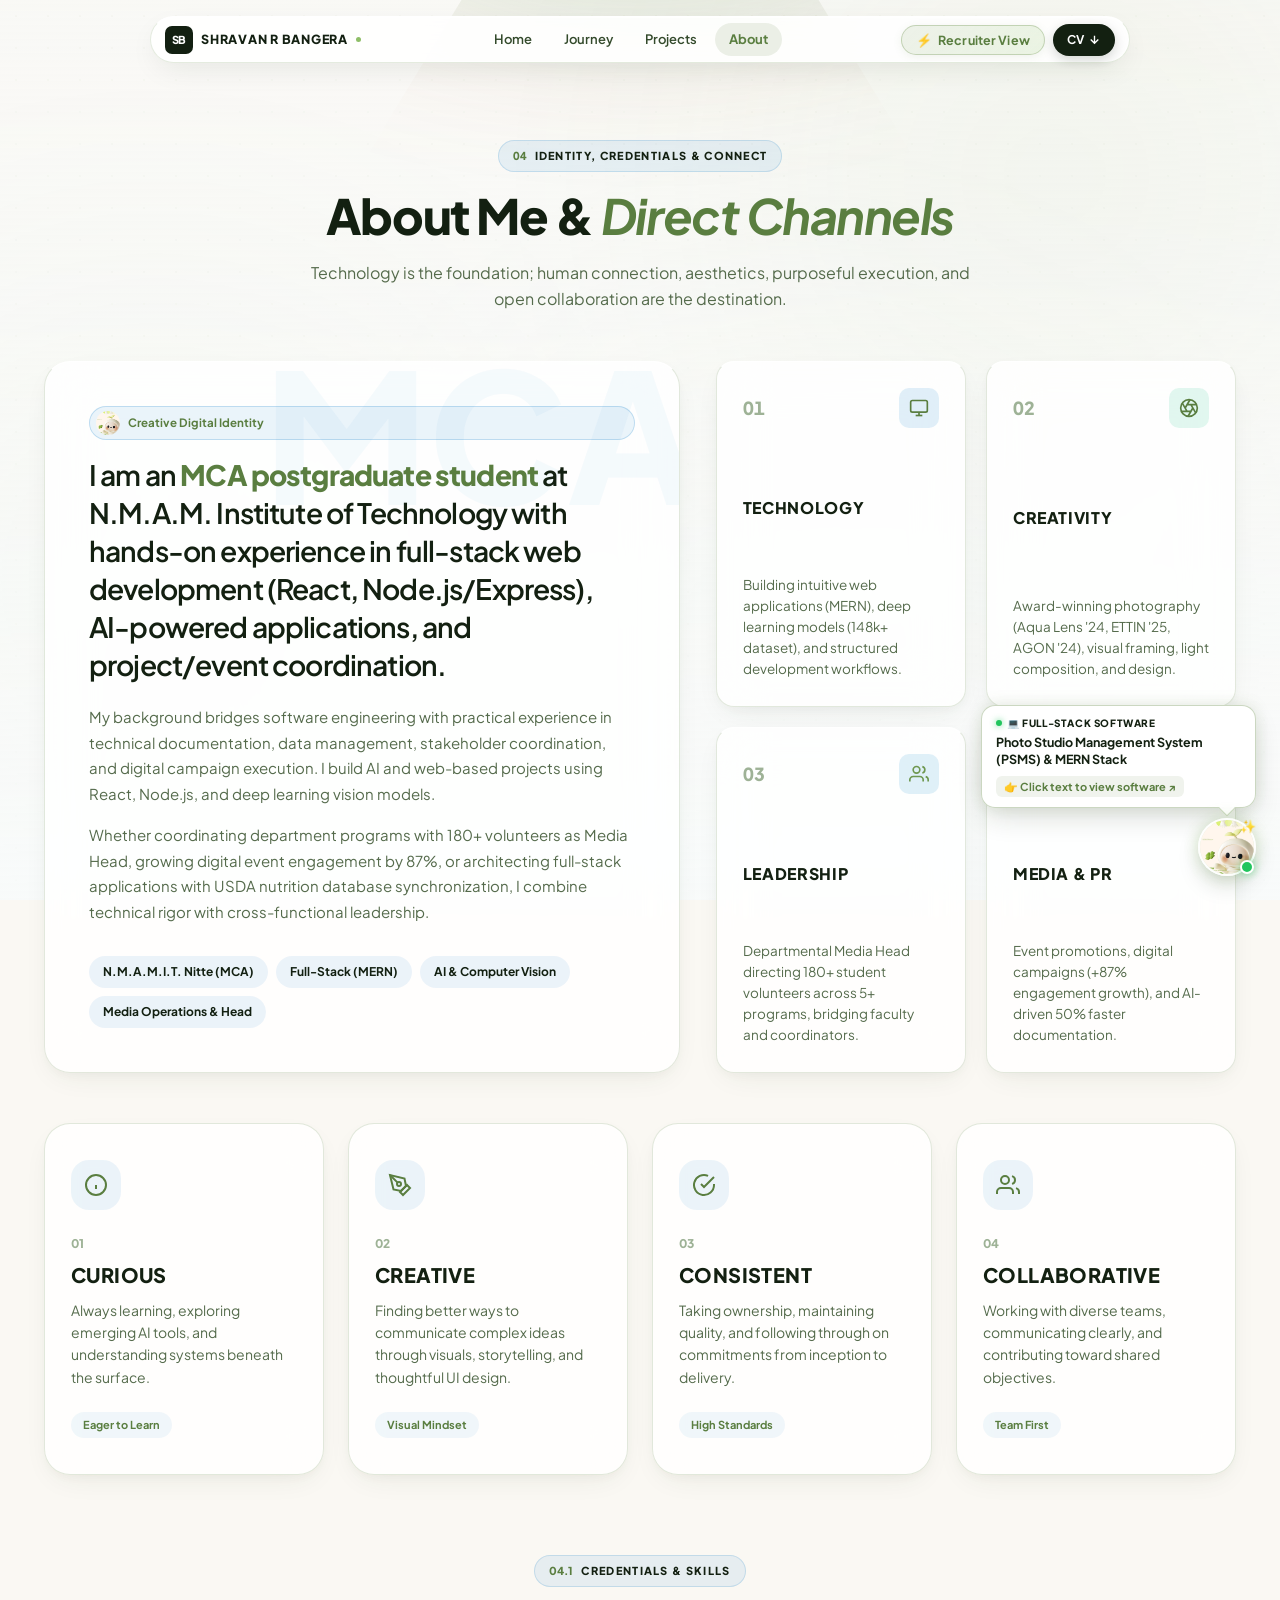
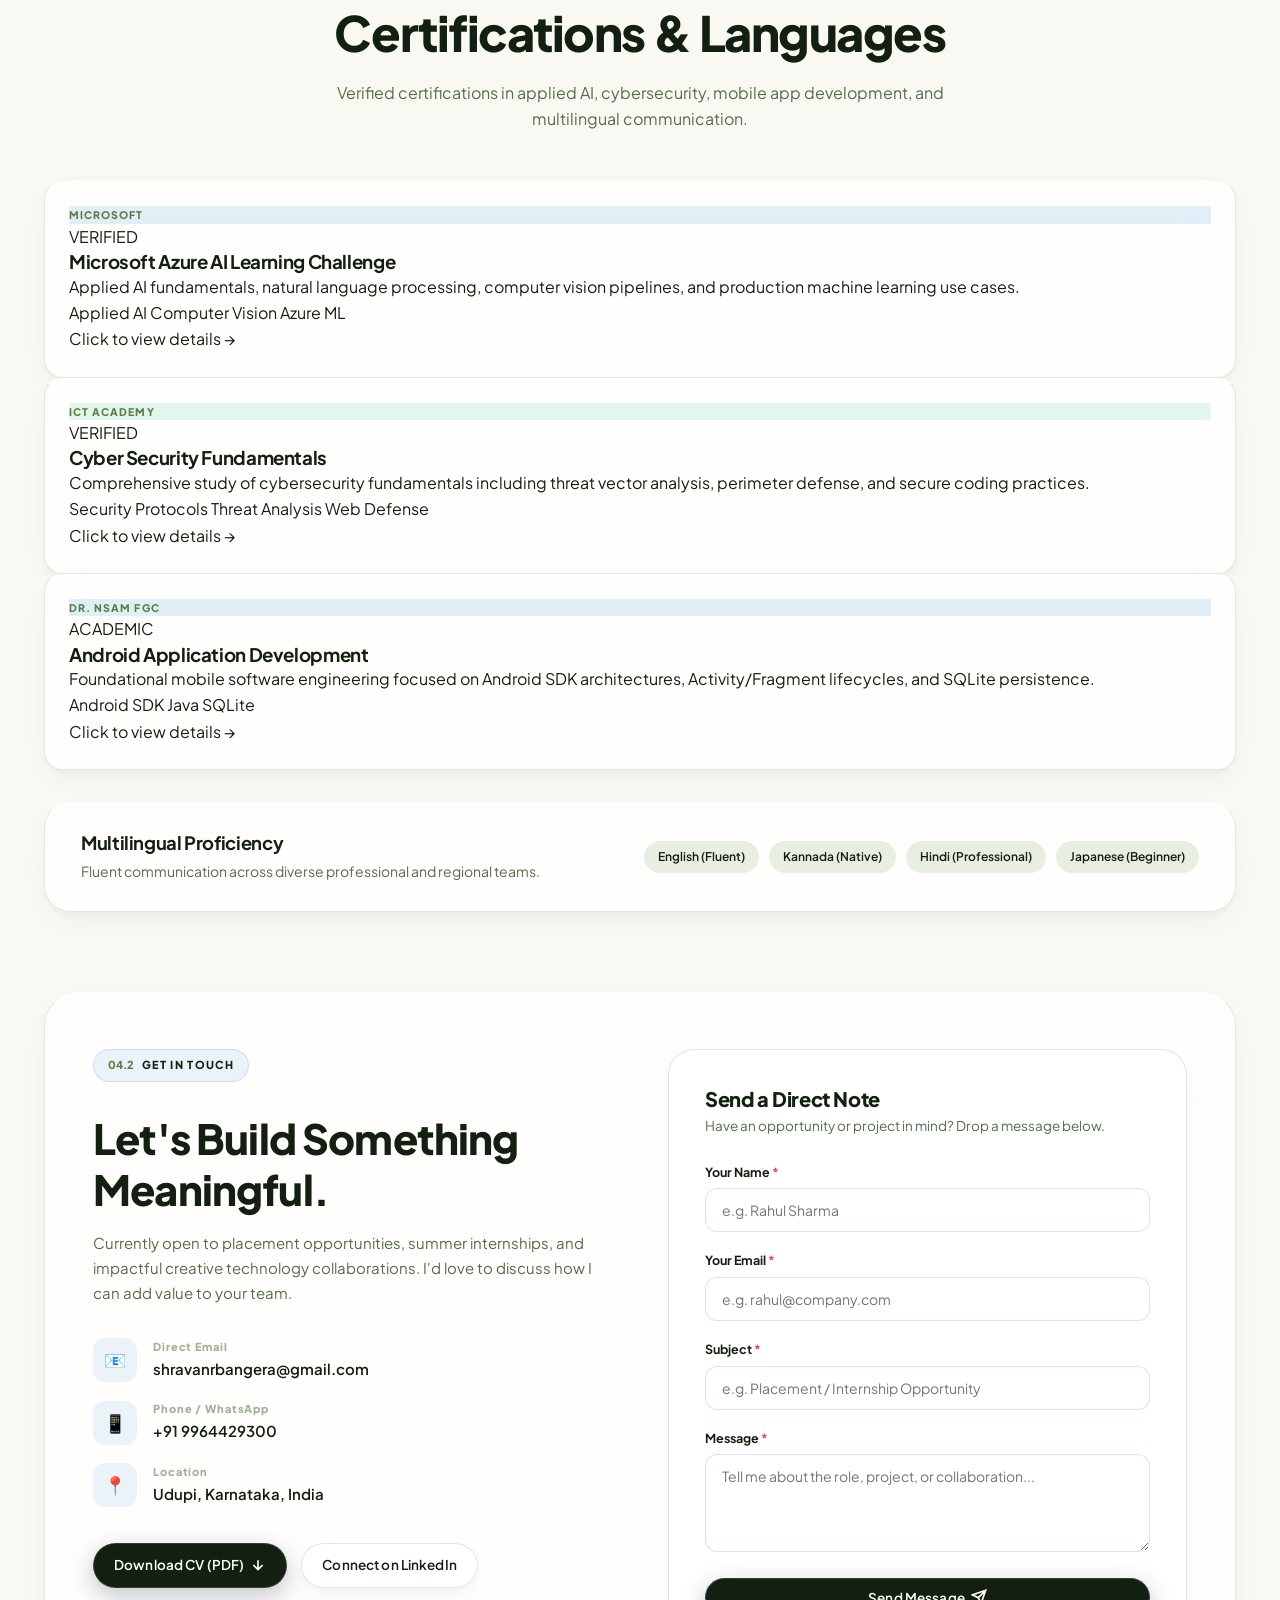
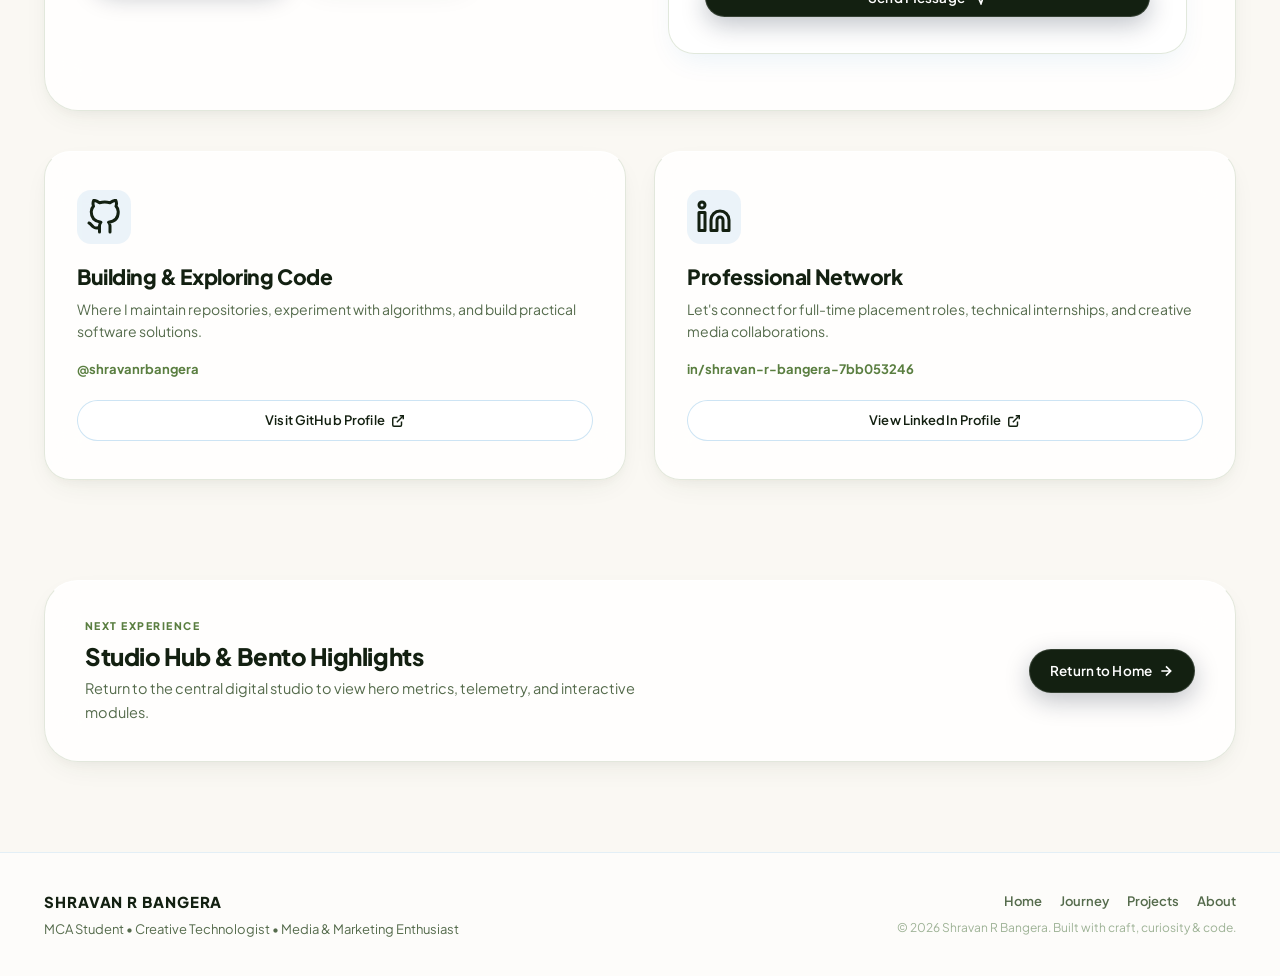
==== commit 14e481fa: "Enhance portfolio design, assets, styling, and interactive features" ====
--- a/about.html
+++ b/about.html
@@ -8,9 +8,10 @@
   <meta name="theme-color" content="#F8FBFC">
 
   <link rel="icon" type="image/svg+xml" href="data:image/svg+xml,<svg xmlns='http://www.w3.org/2000/svg' viewBox='0 0 32 32'><rect width='32' height='32' rx='8' fill='%230878C9'/><text x='16' y='22' font-family='sans-serif' font-size='18' font-weight='bold' fill='white' text-anchor='middle'>S</text></svg>">
+  <!-- Google Fonts: Unified Typography (Plus Jakarta Sans) -->
   <link rel="preconnect" href="https://fonts.googleapis.com">
   <link rel="preconnect" href="https://fonts.gstatic.com" crossorigin>
-  <link href="https://fonts.googleapis.com/css2?family=Inter:wght@300;400;500;600;700&family=Plus+Jakarta+Sans:ital,wght@0,300;0,400;0,500;0,600;0,700;0,800;1,600&display=swap" rel="stylesheet">
+  <link href="https://fonts.googleapis.com/css2?family=Plus+Jakarta+Sans:ital,wght@0,300;0,400;0,500;0,600;0,700;0,800;1,400;1,500;1,600;1,700;1,800&display=swap" rel="stylesheet">
   <link rel="stylesheet" href="style.css?v=2.5">
 </head>
 <body data-page="about">
@@ -88,33 +89,38 @@
   <main class="page-content-wrapper" id="mainContent">
 
     <!-- PAGE HERO HEADER -->
-    <section class="section inner-page-hero">
-      <div class="container">
+    <section class="section inner-page-hero" style="position: relative;">
+      <!-- Dreamscape Ambient Radiant Light Beam (Sample 3) -->
+      <div class="dreamscape-beam-glow" aria-hidden="true"></div>
+
+      <div class="container" style="position: relative; z-index: 1;">
         
-        <div class="section-editorial-header">
+        <div class="section-editorial-header text-center">
           <div class="header-tag-pill reveal-item">
-            <span class="tag-number">04</span>
-            <span class="tag-title">PROFILE &amp; CONNECT</span>
-          </div>
-          <h1 class="section-giant-title reveal-item" data-delay="100">About Me &amp; Direct Channels</h1>
+            <span class="tag-number font-mono">04</span>
+            <span class="tag-title font-mono">IDENTITY, CREDENTIALS &amp; CONNECT</span>
+          </div>
+          <h1 class="section-giant-title editorial-display-heading reveal-item" data-delay="100">
+            About Me &amp; <em>Direct Channels</em>
+          </h1>
           <p class="section-lead-paragraph reveal-item" data-delay="200">
             Technology is the foundation; human connection, aesthetics, purposeful execution, and open collaboration are the destination.
           </p>
         </div>
 
         <!-- ===================================================================
-             SECTION 1: NARRATIVE MANIFESTO & 4 PILLARS
+             SECTION 1: NARRATIVE MANIFESTO & 4 PILLARS (Side-by-Side 2-Column Grid)
              =================================================================== -->
         <div class="about-editorial-layout">
           
-          <!-- Narrative Manifesto Card -->
-          <div class="about-manifesto-card glass-panel reveal-item" data-delay="250" data-cursor-text="STORY">
-            <div class="watermark-symbol" aria-hidden="true">MCA</div>
+          <!-- Column 1: Narrative Manifesto Card -->
+          <div class="about-manifesto-card glass-panel card-3d-tilt reveal-item" data-delay="250" data-cursor-text="STORY">
+            <div class="watermark-symbol font-mono" aria-hidden="true">MCA</div>
             <div class="mascot-badge-pill">
               <img src="assets/sprout-mascot.jpg" alt="Creative Sprout Companion" class="mascot-badge-img">
-              <span>Creative Digital Identity</span>
-            </div>
-            <h2 class="manifesto-lead">
+              <span class="font-mono">Creative Digital Identity</span>
+            </div>
+            <h2 class="manifesto-lead editorial-display-heading" style="font-size: clamp(1.35rem, 2.2vw, 1.9rem); line-height: 1.35; margin-bottom: 20px;">
               I am an <strong>MCA postgraduate student</strong> at N.M.A.M. Institute of Technology with hands-on experience in full-stack web development (React, Node.js/Express), AI-powered applications, and project/event coordination.
             </h2>
             
@@ -127,7 +133,7 @@
               </p>
             </div>
 
-            <div class="manifesto-tags-row">
+            <div class="manifesto-tags-row font-mono">
               <span class="pill-chip">N.M.A.M.I.T. Nitte (MCA)</span>
               <span class="pill-chip">Full-Stack (MERN)</span>
               <span class="pill-chip">AI &amp; Computer Vision</span>
@@ -135,56 +141,56 @@
             </div>
           </div>
 
-          <!-- 4 Concept Pillars -->
+          <!-- Column 2: 4 Pillars 2x2 Grid (Fills Right Column Perfectly) -->
           <div class="about-pillars-grid">
             
-            <div class="pillar-card glass-panel reveal-item" data-delay="300" data-pillar-theme="tech" data-cursor-text="TECH">
+            <div class="pillar-card glass-panel card-3d-tilt reveal-item" data-delay="300" data-pillar-theme="tech" data-cursor-text="TECH">
               <div class="pillar-top">
-                <span class="pillar-index">01</span>
+                <span class="pillar-index font-mono">01</span>
                 <div class="pillar-icon-box cyan-glow">
                   <svg width="20" height="20" viewBox="0 0 24 24" fill="none" stroke="currentColor" stroke-width="2"><rect x="2" y="3" width="20" height="14" rx="2" ry="2"/><line x1="8" y1="21" x2="16" y2="21"/><line x1="12" y1="17" x2="12" y2="21"/></svg>
                 </div>
               </div>
-              <h3 class="pillar-name">TECHNOLOGY</h3>
+              <h3 class="pillar-name font-mono">TECHNOLOGY</h3>
               <p class="pillar-desc">
                 Building intuitive web applications (MERN), deep learning models (148k+ dataset), and structured development workflows.
               </p>
             </div>
 
-            <div class="pillar-card glass-panel reveal-item" data-delay="350" data-pillar-theme="creative" data-cursor-text="PHOTO">
+            <div class="pillar-card glass-panel card-3d-tilt reveal-item" data-delay="350" data-pillar-theme="creative" data-cursor-text="PHOTO">
               <div class="pillar-top">
-                <span class="pillar-index">02</span>
+                <span class="pillar-index font-mono">02</span>
                 <div class="pillar-icon-box emerald-glow">
                   <svg width="20" height="20" viewBox="0 0 24 24" fill="none" stroke="currentColor" stroke-width="2"><circle cx="12" cy="12" r="10"/><path d="M14.31 8l5.74 9.94M9.69 8h11.48M7.38 12l5.74-9.94M9.69 16L3.95 6.06M14.31 16H2.83M16.62 12l-5.74 9.94"/></svg>
                 </div>
               </div>
-              <h3 class="pillar-name">CREATIVITY</h3>
+              <h3 class="pillar-name font-mono">CREATIVITY</h3>
               <p class="pillar-desc">
                 Award-winning photography (Aqua Lens '24, ETTIN '25, AGON '24), visual framing, light composition, and design.
               </p>
             </div>
 
-            <div class="pillar-card glass-panel reveal-item" data-delay="400" data-pillar-theme="lead" data-cursor-text="LEAD">
+            <div class="pillar-card glass-panel card-3d-tilt reveal-item" data-delay="400" data-pillar-theme="lead" data-cursor-text="LEAD">
               <div class="pillar-top">
-                <span class="pillar-index">03</span>
+                <span class="pillar-index font-mono">03</span>
                 <div class="pillar-icon-box blue-glow">
                   <svg width="20" height="20" viewBox="0 0 24 24" fill="none" stroke="currentColor" stroke-width="2"><path d="M17 21v-2a4 4 0 0 0-4-4H5a4 4 0 0 0-4 4v2"/><circle cx="9" cy="7" r="4"/><path d="M23 21v-2a4 4 0 0 0-3-3.87"/><path d="M16 3.13a4 4 0 0 1 0 7.75"/></svg>
                 </div>
               </div>
-              <h3 class="pillar-name">LEADERSHIP</h3>
+              <h3 class="pillar-name font-mono">LEADERSHIP</h3>
               <p class="pillar-desc">
                 Departmental Media Head directing 180+ student volunteers across 5+ programs, bridging faculty and coordinators.
               </p>
             </div>
 
-            <div class="pillar-card glass-panel reveal-item" data-delay="450" data-pillar-theme="media" data-cursor-text="MEDIA">
+            <div class="pillar-card glass-panel card-3d-tilt reveal-item" data-delay="450" data-pillar-theme="media" data-cursor-text="MEDIA">
               <div class="pillar-top">
-                <span class="pillar-index">04</span>
+                <span class="pillar-index font-mono">04</span>
                 <div class="pillar-icon-box teal-glow">
                   <svg width="20" height="20" viewBox="0 0 24 24" fill="none" stroke="currentColor" stroke-width="2"><polygon points="23 7 16 12 23 17 23 7"/><rect x="1" y="5" width="15" height="14" rx="2" ry="2"/></svg>
                 </div>
               </div>
-              <h3 class="pillar-name">MEDIA &amp; PR</h3>
+              <h3 class="pillar-name font-mono">MEDIA &amp; PR</h3>
               <p class="pillar-desc">
                 Event promotions, digital campaigns (+87% engagement growth), and AI-driven 50% faster documentation.
               </p>
@@ -573,7 +579,7 @@
             <li><strong>Media Head (MCA Dept):</strong> Coordinated logistics &amp; media across 5+ programs with 180+ student volunteers; managed social media.</li>
             <li><strong>Internship Trainee:</strong> Zephyr Technologies &amp; Solutions &mdash; MERN Stack technical documentation &amp; software workflows.</li>
             <li><strong>Honours &amp; Awards:</strong> 1st Place Photography (Nitte Aqua Lens 2024 University Level &amp; ETTIN 2025 National Fest); 2nd Place (AGON 2024).</li>
-            <li><strong>Top Project:</strong> FoodIQ &mdash; React + Node.js/Express with 148k+ image deep learning model, USDA database &amp; 0&ndash;100 health scoring.</li>
+            <li><strong>Featured Projects:</strong> Photo Studio Management System (PSMS &mdash; MERN Stack) &amp; FoodIQ (AI prototype).</li>
           </ul>
 
           <h3 class="recruiter-section-title" style="margin-top: 18px;">Direct Placement Contacts</h3>
@@ -652,7 +658,7 @@
 
       <div class="chat-quick-chips-bar" id="chatQuickChips">
         <button class="chat-chip-btn" data-query="projects">🚀 Projects</button>
-        <button class="chat-chip-btn" data-query="foodiq">🥗 FoodIQ AI</button>
+        <button class="chat-chip-btn" data-query="psms">📷 PSMS App</button>
         <button class="chat-chip-btn" data-query="awards">🏆 Awards</button>
         <button class="chat-chip-btn" data-query="photography">📸 Photography</button>
         <button class="chat-chip-btn" data-query="leadership">📢 180+ Volunteers</button>
@@ -668,7 +674,7 @@
           type="text" 
           id="chatInputText" 
           class="chat-input-field" 
-          placeholder="Ask me anything (e.g. FoodIQ, awards, skills)..." 
+          placeholder="Ask me anything (e.g. PSMS, awards, skills)..." 
           aria-label="Ask SproutBot AI"
         >
         <button type="submit" class="chat-send-btn" id="chatSendBtn" aria-label="Send query">
--- a/style.css
+++ b/style.css
@@ -1,109 +1,120 @@
 /* ==========================================================================
    SHRAVAN R BANGERA — MULTI-PAGE DIGITAL STUDIO STYLESHEET
-   Design Language: Apple Cleanliness + Studio Editorial + Frutiger Aero Glow + Soft Glassmorphism
+   Design Language: Organic Editorial + Modernist Brutalism + Dreamscape Glow + Soft Glassmorphism
+   Inspired by: Verdeo Atelier, Soul, Canyon Bakery, Ade & Simply Aesthetics
    ========================================================================== */
 
 /* --------------------------------------------------------------------------
    1. DESIGN TOKENS & CSS CUSTOM PROPERTIES
    -------------------------------------------------------------------------- */
 :root {
-  /* Color Palette — Sage, Pistachio & Forest Green */
-  --sage-deep: #172312;
-  --sage-dark: #2A3B21;
-  --sage-primary: #6B8E4E;
-  --sage-vivid: #7BA35A;
-  --sage-sprout: #8FC065;
-  --sage-light: #BDDAA5;
-  --sage-pale: #EAF2E3;
-  --sage-tint: #F2F7ED;
-
-  --forest-dark: #1F2E19;
-  --forest-surface: #24351D;
-
-  --cream-pure: #FFFFFF;
-  --cream-soft: #FAF8F5;
-  --cream-warm: #F6F8F3;
-
-  --gold-accent: #EAB308;
-  --gold-pale: #FEF9C3;
+  /* Warm Oat, Cream & Earth Canvas Palette */
+  --bg-main: #FAF8F3;
+  --bg-alt: #F1ECE2;
+  --bg-pure: #FFFFFF;
+  --bg-terracotta-soft: #FAF0E7;
+  --bg-dark-editorial: #132011;
+
+  /* Botanical Sage & Pistachio Greens */
+  --sage-deep: #132011;
+  --sage-dark: #22341C;
+  --sage-primary: #5A7E40;
+  --sage-vivid: #6E9850;
+  --sage-sprout: #8EBE67;
+  --sage-light: #B8D69E;
+  --sage-pale: #EBF2E3;
+  --sage-tint: #F3F8EE;
+
+  /* Terracotta & Warm Croissant Accents (Canyon & Verdeo Sample) */
+  --terracotta-accent: #C7784E;
+  --terracotta-warm: #DC885C;
+  --terracotta-pale: #FBF0E7;
+
+  /* Warm Sunlight Gold */
+  --gold-accent: #DFA438;
+  --gold-pale: #FEF8E7;
+
+  /* Forest Dark & Contrast Bases */
+  --forest-dark: #111D10;
+  --forest-surface: #1A2B17;
+  --navy-dark: #132011;
+  --navy-deep: #1B2918;
+  --navy-surface: #22341C;
+  --navy-glass: rgba(19, 32, 17, 0.95);
+  --color-primary-dark: #22341C;
 
   /* Semantic Aliases */
-  --blue-primary: #6B8E4E;
-  --blue-vivid: #7BA35A;
-  --blue-bright: #8FC065;
-  --blue-pale: #EAF2E3;
-
-  --teal-accent: #8FC065;
-  --teal-vivid: #6B8E4E;
-  --teal-light: #BDDAA5;
-  --teal-pale: #EAF2E3;
-
-  --emerald-green: #6B8E4E;
-  --emerald-dark: #2A3B21;
-  --emerald-pale: #EAF2E3;
-
-  --color-primary: #6B8E4E;
-  --color-accent: #8FC065;
-  --color-slate-900: #172312;
-  --color-slate-800: #24351D;
-  --color-slate-700: #3D5232;
-  --color-slate-600: #576D4C;
-  --color-slate-500: #7E9374;
-  --color-slate-400: #A2B599;
-  --color-slate-200: #E4ECE0;
-
-  /* Forest Charcoal & Contrast Bases */
-  --navy-dark: #172312;
-  --navy-deep: #1F2E19;
-  --navy-surface: #24351D;
-  --navy-glass: rgba(23, 35, 18, 0.94);
-  --color-primary-dark: #2A3B21;
-  --shadow-glow-blue: 0 10px 30px -5px rgba(107, 142, 78, 0.35);
-  --shadow-glow-sage: 0 10px 30px -5px rgba(107, 142, 78, 0.35);
-
-  /* Backgrounds & Surfaces */
-  --bg-main: #F6F8F3;
-  --bg-alt: #EDF3E8;
-  --bg-pure: #FFFFFF;
-  --bg-card: rgba(255, 255, 255, 0.88);
+  --blue-primary: #5A7E40;
+  --blue-vivid: #6E9850;
+  --blue-bright: #8EBE67;
+  --blue-pale: #EBF2E3;
+
+  --teal-accent: #8EBE67;
+  --teal-vivid: #5A7E40;
+  --teal-light: #B8D69E;
+  --teal-pale: #EBF2E3;
+
+  --emerald-green: #5A7E40;
+  --emerald-dark: #22341C;
+  --emerald-pale: #EBF2E3;
+
+  --color-primary: #5A7E40;
+  --color-accent: #8EBE67;
+  --color-slate-900: #132011;
+  --color-slate-800: #1A2B17;
+  --color-slate-700: #334A2B;
+  --color-slate-600: #556B4C;
+  --color-slate-500: #78906F;
+  --color-slate-400: #9EB296;
+  --color-slate-200: #E2ECE0;
+
+  --shadow-glow-sage: 0 12px 36px -6px rgba(90, 126, 64, 0.38);
+  --shadow-glow-blue: 0 12px 36px -6px rgba(90, 126, 64, 0.38);
+
+  /* Surfaces & Cards */
+  --bg-card: rgba(255, 255, 255, 0.9);
   --bg-card-hover: rgba(255, 255, 255, 0.98);
 
   /* Text & Content */
-  --text-dark: #172312;
-  --text-secondary: #3D5232;
-  --text-muted: #576D4C;
-  --text-light: #7E9374;
-  --text-faint: #A2B599;
+  --text-dark: #132011;
+  --text-secondary: #334A2B;
+  --text-muted: #556B4C;
+  --text-light: #78906F;
+  --text-faint: #9EB296;
   --text-inverse: #FFFFFF;
 
   /* Glassmorphism Specs */
-  --glass-bg: rgba(255, 255, 255, 0.82);
-  --glass-bg-hover: rgba(255, 255, 255, 0.96);
-  --glass-border: rgba(107, 142, 78, 0.16);
-  --glass-border-hover: rgba(107, 142, 78, 0.35);
+  --glass-bg: rgba(255, 255, 255, 0.86);
+  --glass-bg-hover: rgba(255, 255, 255, 0.98);
+  --glass-border: rgba(90, 126, 64, 0.18);
+  --glass-border-hover: rgba(90, 126, 64, 0.38);
   --glass-border-light: rgba(255, 255, 255, 0.95);
-  --glass-blur: blur(20px) saturate(180%);
-  --glass-shadow: 0 10px 30px -10px rgba(60, 90, 40, 0.08), 0 4px 12px rgba(0, 0, 0, 0.03);
-  --glass-shadow-hover: 0 20px 45px -12px rgba(60, 90, 40, 0.16), 0 8px 24px rgba(0, 0, 0, 0.05);
+  --glass-blur: blur(24px) saturate(190%);
+  --glass-shadow: 0 10px 30px -10px rgba(40, 65, 30, 0.09), 0 4px 12px rgba(0, 0, 0, 0.03);
+  --glass-shadow-hover: 0 20px 48px -12px rgba(40, 65, 30, 0.18), 0 8px 24px rgba(0, 0, 0, 0.06);
 
   /* Gradients */
-  --grad-lumina: linear-gradient(135deg, #4A6E2E 0%, #6B8E4E 50%, #8FC065 100%);
-  --grad-blue-glow: linear-gradient(135deg, #6B8E4E 0%, #8FC065 100%);
-  --grad-teal-glow: linear-gradient(135deg, #5E8043 0%, #8FC065 100%);
-  --grad-navy-glass: linear-gradient(145deg, rgba(31, 46, 25, 0.95), rgba(36, 53, 29, 0.98));
-  --grad-moss-bento: linear-gradient(145deg, #8FA876 0%, #6C8B50 100%);
-
-  /* Typography */
-  --font-primary: 'Plus Jakarta Sans', -apple-system, BlinkMacSystemFont, 'Segoe UI', Roboto, sans-serif;
-  --font-heading: 'Plus Jakarta Sans', -apple-system, BlinkMacSystemFont, 'Segoe UI', Roboto, sans-serif;
-  --font-body: 'Inter', -apple-system, BlinkMacSystemFont, 'Segoe UI', Roboto, sans-serif;
+  --grad-lumina: linear-gradient(135deg, #3D5A27 0%, #5A7E40 50%, #8EBE67 100%);
+  --grad-blue-glow: linear-gradient(135deg, #5A7E40 0%, #8EBE67 100%);
+  --grad-teal-glow: linear-gradient(135deg, #4F7037 0%, #8EBE67 100%);
+  --grad-terracotta: linear-gradient(135deg, #C7784E 0%, #DC885C 100%);
+  --grad-navy-glass: linear-gradient(145deg, rgba(27, 41, 24, 0.96), rgba(34, 52, 28, 0.98));
+  --grad-moss-bento: linear-gradient(145deg, #88A56E 0%, #5F8344 100%);
+
+  /* Unified Modern Editorial Typography System (Single Consistent Font: Plus Jakarta Sans) */
+  --font-primary: 'Plus Jakarta Sans', -apple-system, BlinkMacSystemFont, 'Segoe UI', Roboto, Helvetica, Arial, sans-serif;
+  --font-heading: var(--font-primary);
+  --font-display: var(--font-primary);
+  --font-body: var(--font-primary);
+  --font-serif-italic: var(--font-primary);
+  --font-mono: var(--font-primary);
 
   /* Layout & Radii */
   --radius-xs: 6px;
   --radius-sm: 12px;
   --radius-md: 18px;
   --radius-lg: 26px;
-  --radius-xl: 32px;
+  --radius-xl: 34px;
   --radius-full: 9999px;
   --container-width: 1240px;
   --z-modal: 99999;
@@ -111,6 +122,7 @@
   /* Transitions & Easings */
   --ease-spring: cubic-bezier(0.16, 1, 0.3, 1);
   --ease-smooth: cubic-bezier(0.4, 0, 0.2, 1);
+  --ease-bounce: cubic-bezier(0.34, 1.56, 0.64, 1);
   --time-fast: 180ms;
   --time-normal: 350ms;
   --time-slow: 600ms;
@@ -238,13 +250,14 @@
     left: 0;
     width: 6px;
     height: 6px;
-    background-color: var(--blue-primary);
+    background-color: var(--sage-primary);
     border-radius: 50%;
     pointer-events: none;
     z-index: 99999;
     transform: translate(-50%, -50%);
+    opacity: 0;
     transition: opacity var(--time-fast) var(--ease-spring);
-    box-shadow: 0 0 8px rgba(8, 120, 201, 0.7);
+    box-shadow: 0 0 8px rgba(107, 142, 78, 0.7);
   }
 
   .cursor-ring {
@@ -253,21 +266,28 @@
     left: 0;
     width: 28px;
     height: 28px;
-    border: 1.5px solid rgba(8, 120, 201, 0.4);
-    background-color: rgba(8, 120, 201, 0.04);
+    border: 1.5px solid rgba(107, 142, 78, 0.4);
+    background-color: rgba(107, 142, 78, 0.04);
     border-radius: 50%;
     pointer-events: none;
     z-index: 99998;
     transform: translate(-50%, -50%);
+    opacity: 0;
     display: flex;
     align-items: center;
     justify-content: center;
-    transition: width var(--time-normal) var(--ease-spring),
+    transition: opacity var(--time-fast) var(--ease-spring),
+                width var(--time-normal) var(--ease-spring),
                 height var(--time-normal) var(--ease-spring),
                 background-color var(--time-normal) var(--ease-spring),
                 border-color var(--time-normal) var(--ease-spring);
   }
 
+  .cursor-dot.cursor-visible,
+  .cursor-ring.cursor-visible {
+    opacity: 1;
+  }
+
   .cursor-label {
     display: none;
   }
@@ -275,15 +295,15 @@
   .cursor-ring.cursor-hover {
     width: 38px;
     height: 38px;
-    background-color: rgba(8, 120, 201, 0.08);
-    border-color: var(--teal-accent);
+    background-color: rgba(107, 142, 78, 0.12);
+    border-color: var(--sage-sprout);
   }
 
   .cursor-ring.cursor-text-active {
     width: 38px;
     height: 38px;
-    background-color: rgba(8, 120, 201, 0.08);
-    border-color: var(--blue-primary);
+    background-color: rgba(107, 142, 78, 0.12);
+    border-color: var(--sage-primary);
   }
 }
 
@@ -463,16 +483,17 @@
   display: flex;
   align-items: center;
   justify-content: space-between;
+  gap: 16px;
   width: 100%;
-  max-width: 960px;
+  max-width: 980px;
   padding: 6px 14px;
   border-radius: var(--radius-full);
-  background: rgba(255, 255, 255, 0.88);
+  background: rgba(255, 255, 255, 0.9);
   backdrop-filter: blur(24px) saturate(190%);
   -webkit-backdrop-filter: blur(24px) saturate(190%);
-  border: 1px solid rgba(8, 120, 201, 0.14);
+  border: 1px solid rgba(107, 142, 78, 0.18);
   border-top: 1px solid rgba(255, 255, 255, 0.95);
-  box-shadow: 0 10px 30px -8px rgba(8, 120, 201, 0.14), 0 0 0 1px rgba(255, 255, 255, 0.6) inset;
+  box-shadow: 0 10px 30px -8px rgba(23, 35, 18, 0.1), 0 0 0 1px rgba(255, 255, 255, 0.6) inset;
   pointer-events: auto;
   transition: all var(--time-normal) var(--ease-spring);
 }
@@ -484,7 +505,7 @@
 .studio-header.header-condensed .nav-island {
   padding: 5px 12px;
   background: rgba(255, 255, 255, 0.96);
-  box-shadow: 0 14px 32px -8px rgba(8, 120, 201, 0.2);
+  box-shadow: 0 14px 32px -8px rgba(23, 35, 18, 0.15);
 }
 
 .nav-brand {
@@ -522,8 +543,17 @@
   width: 5px;
   height: 5px;
   border-radius: 50%;
-  background-color: var(--teal-accent);
+  background-color: var(--sage-sprout);
   display: inline-block;
+}
+
+.nav-menu-wrapper {
+  display: flex;
+  align-items: center;
+}
+
+.mobile-menu-cta-bar {
+  display: none !important;
 }
 
 .nav-links-list {
@@ -538,7 +568,7 @@
 .nav-item {
   display: inline-flex;
   align-items: center;
-  padding: 6px 12px;
+  padding: 6px 14px;
   border-radius: var(--radius-full);
   font-family: var(--font-primary);
   font-size: 13px;
@@ -551,12 +581,12 @@
 
 .nav-item:hover {
   color: var(--navy-dark);
-  background-color: rgba(8, 120, 201, 0.07);
+  background-color: rgba(107, 142, 78, 0.09);
 }
 
 .nav-item.active {
-  color: var(--blue-primary);
-  background-color: rgba(8, 120, 201, 0.1);
+  color: var(--sage-primary);
+  background-color: rgba(107, 142, 78, 0.13);
   font-weight: 700;
 }
 
@@ -585,19 +615,25 @@
 }
 
 .btn-pill-nav {
+  display: inline-flex;
+  align-items: center;
+  gap: 4px;
   padding: 6px 14px;
-  font-size: 12.5px;
+  font-size: 12px;
+  font-weight: 700;
   background: var(--navy-dark);
   color: var(--text-inverse);
   border-radius: var(--radius-full);
   text-decoration: none;
-  box-shadow: 0 4px 12px rgba(10, 25, 47, 0.18);
+  box-shadow: 0 4px 12px rgba(23, 35, 18, 0.18);
+  transition: all var(--time-normal) var(--ease-spring);
 }
 
 .btn-pill-nav:hover {
-  background: var(--blue-primary);
+  background: var(--sage-primary);
+  color: #ffffff;
   transform: translateY(-1px);
-  box-shadow: 0 6px 18px rgba(8, 120, 201, 0.35);
+  box-shadow: 0 6px 18px rgba(107, 142, 78, 0.35);
 }
 
 .btn-primary-glow {
@@ -709,7 +745,668 @@
 }
 
 /* --------------------------------------------------------------------------
-   7. HOME HERO SECTION & PORTALS
+   7. CREATIVE ARTISTIC COMPONENTS (Sample Inspirations: Verdeo, Soul, Canyon, Simply)
+   -------------------------------------------------------------------------- */
+
+/* Typography Helpers */
+.font-display {
+  font-family: var(--font-primary) !important;
+}
+.font-serif-italic {
+  font-family: var(--font-primary) !important;
+  font-style: italic !important;
+}
+.font-mono {
+  font-family: var(--font-primary) !important;
+  font-feature-settings: 'tnum' 1;
+}
+
+.editorial-display-heading {
+  font-family: var(--font-primary);
+  font-weight: 800;
+  line-height: 1.15;
+  letter-spacing: -0.03em;
+  color: var(--navy-dark);
+}
+
+.editorial-display-heading em,
+.editorial-display-heading i,
+.editorial-italic {
+  font-family: inherit;
+  font-style: italic;
+  font-weight: 700;
+  color: var(--sage-primary);
+}
+
+.editorial-index-tag {
+  font-family: var(--font-primary);
+  font-size: 11.5px;
+  font-weight: 800;
+  letter-spacing: 0.1em;
+  color: var(--sage-primary);
+  display: inline-flex;
+  align-items: center;
+  gap: 6px;
+  text-transform: uppercase;
+}
+
+/* Endless Looping Marquee Ribbon (Sample 5: Simply Furniture) */
+.marquee-ribbon-container {
+  width: 100vw;
+  position: relative;
+  left: 50%;
+  right: 50%;
+  margin-left: -50vw;
+  margin-right: -50vw;
+  background: var(--navy-dark);
+  color: #F8F5EE;
+  padding: 13px 0;
+  overflow: hidden;
+  user-select: none;
+  box-shadow: 0 10px 30px rgba(19, 32, 17, 0.2);
+  margin-top: 40px;
+  margin-bottom: 20px;
+}
+
+.marquee-ribbon-track {
+  display: flex;
+  width: max-content;
+  white-space: nowrap;
+  animation: marqueeScroll 26s linear infinite;
+  gap: 28px;
+}
+
+.marquee-ribbon-container:hover .marquee-ribbon-track {
+  animation-play-state: paused;
+}
+
+.marquee-ribbon-item {
+  display: inline-flex;
+  align-items: center;
+  gap: 10px;
+  font-family: var(--font-mono);
+  font-size: 12.5px;
+  font-weight: 700;
+  letter-spacing: 0.12em;
+  text-transform: uppercase;
+  color: #F4EFE6;
+}
+
+.marquee-ribbon-item span.marquee-star {
+  color: var(--sage-sprout);
+  font-size: 14px;
+}
+
+@keyframes marqueeScroll {
+  from { transform: translateX(0); }
+  to { transform: translateX(-50%); }
+}
+
+/* Rotating Stamp Badge Seal (Sample 1 & 3: Canyon Bakery & Soul) */
+.stamp-badge-seal {
+  position: relative;
+  width: 106px;
+  height: 106px;
+  display: flex;
+  align-items: center;
+  justify-content: center;
+  border-radius: 50%;
+  cursor: pointer;
+  user-select: none;
+  flex-shrink: 0;
+}
+
+.stamp-svg-text {
+  position: absolute;
+  inset: 0;
+  width: 100%;
+  height: 100%;
+  animation: spinSeal 20s linear infinite;
+  transform-origin: center center;
+}
+
+.stamp-badge-seal:hover .stamp-svg-text {
+  animation-duration: 6s;
+}
+
+.stamp-center-icon {
+  width: 44px;
+  height: 44px;
+  border-radius: 50%;
+  background: var(--navy-dark);
+  color: #FFFFFF;
+  display: flex;
+  align-items: center;
+  justify-content: center;
+  font-size: 15px;
+  font-weight: 800;
+  font-family: var(--font-mono);
+  box-shadow: 0 4px 16px rgba(19, 32, 17, 0.25);
+  transition: transform var(--time-normal) var(--ease-spring), background-color var(--time-normal);
+  z-index: 2;
+}
+
+.stamp-badge-seal:hover .stamp-center-icon {
+  transform: scale(1.1) rotate(-15deg);
+  background-color: var(--sage-primary);
+}
+
+@keyframes spinSeal {
+  from { transform: rotate(0deg); }
+  to { transform: rotate(360deg); }
+}
+
+/* Dreamscape Light Beam & Sparkle Stars (Sample 3: Soul Psychotherapy) */
+.dreamscape-beam-glow {
+  position: absolute;
+  top: -60px;
+  left: 50%;
+  transform: translateX(-50%);
+  width: min(680px, 90vw);
+  height: 460px;
+  background: radial-gradient(ellipse at top, rgba(142, 190, 103, 0.26) 0%, rgba(235, 242, 227, 0.14) 48%, transparent 75%);
+  pointer-events: none;
+  z-index: 0;
+  clip-path: polygon(38% 0%, 62% 0%, 100% 100%, 0% 100%);
+  filter: blur(16px);
+}
+
+.sparkle-star {
+  display: inline-block;
+  color: var(--sage-vivid);
+  animation: sparkleTwinkle 3.2s ease-in-out infinite alternate;
+}
+
+@keyframes sparkleTwinkle {
+  0% { transform: scale(0.8) rotate(0deg); opacity: 0.6; filter: drop-shadow(0 0 0 rgba(110, 152, 80, 0)); }
+  50% { transform: scale(1.25) rotate(45deg); opacity: 1; filter: drop-shadow(0 0 8px rgba(142, 190, 103, 0.8)); }
+  100% { transform: scale(0.85) rotate(90deg); opacity: 0.7; filter: drop-shadow(0 0 2px rgba(110, 152, 80, 0.4)); }
+}
+
+/* Multi-Layer Fluid Organic Wave Dividers (Sample 4: Verdeo Atelier) */
+.organic-wave-divider {
+  width: 100%;
+  overflow: hidden;
+  line-height: 0;
+  position: relative;
+  z-index: 2;
+  margin-top: -1px;
+  margin-bottom: -1px;
+}
+
+.organic-wave-divider svg {
+  display: block;
+  width: 100%;
+  height: auto;
+  min-height: 48px;
+}
+
+/* Organic Asymmetrical Pebble Image Mask (Sample 4 & 5) */
+.organic-pebble-frame {
+  border-radius: 44% 56% 68% 32% / 40% 48% 52% 60%;
+  overflow: hidden;
+  position: relative;
+  transition: all var(--time-slow) var(--ease-spring);
+  animation: pebbleMorph 16s ease-in-out infinite alternate;
+  box-shadow: 0 22px 55px -12px rgba(19, 32, 17, 0.18), 0 0 0 1px rgba(255, 255, 255, 0.8) inset;
+}
+
+@keyframes pebbleMorph {
+  0% { border-radius: 44% 56% 68% 32% / 40% 48% 52% 60%; }
+  33% { border-radius: 60% 40% 32% 68% / 58% 32% 68% 42%; }
+  66% { border-radius: 36% 64% 52% 48% / 42% 58% 42% 58%; }
+  100% { border-radius: 44% 56% 68% 32% / 40% 48% 52% 60%; }
+}
+
+/* Sticker Badges & Brutalist Pills (Sample 1: Canyon Bakery) */
+.sticker-pill {
+  display: inline-flex;
+  align-items: center;
+  gap: 6px;
+  padding: 5px 13px;
+  border-radius: var(--radius-full);
+  font-family: var(--font-mono);
+  font-size: 11.5px;
+  font-weight: 700;
+  letter-spacing: 0.04em;
+  background: var(--bg-pure);
+  color: var(--navy-dark);
+  border: 1.5px solid var(--navy-dark);
+  box-shadow: 2px 2px 0 var(--navy-dark);
+  transition: all var(--time-fast) var(--ease-spring);
+  user-select: none;
+}
+
+.sticker-pill:hover {
+  transform: translateY(-2px) rotate(-1.5deg);
+  box-shadow: 4px 4px 0 var(--navy-dark);
+  background: var(--sage-pale);
+}
+
+.sticker-pill.sticker-sage {
+  background: var(--sage-pale);
+  border-color: var(--sage-primary);
+  color: var(--navy-dark);
+  box-shadow: 2px 2px 0 var(--sage-primary);
+}
+
+.sticker-pill.sticker-terracotta {
+  background: var(--terracotta-pale);
+  border-color: var(--terracotta-accent);
+  color: var(--navy-dark);
+  box-shadow: 2px 2px 0 var(--terracotta-accent);
+}
+
+.sticker-pill.sticker-dark {
+  background: var(--navy-dark);
+  border-color: var(--navy-dark);
+  color: #FFFFFF;
+  box-shadow: 2px 2px 0 var(--sage-primary);
+}
+
+/* 5-Stage Atelier Process Strip (Sample 4: Verdeo Atelier) */
+.atelier-process-strip {
+  display: grid;
+  grid-template-columns: repeat(5, 1fr);
+  gap: 16px;
+  margin-top: 40px;
+  position: relative;
+}
+
+.atelier-step-item {
+  display: flex;
+  flex-direction: column;
+  align-items: center;
+  text-align: center;
+  position: relative;
+}
+
+.atelier-step-num {
+  width: 44px;
+  height: 44px;
+  border-radius: 50%;
+  background: var(--bg-pure);
+  border: 1.5px solid var(--sage-light);
+  display: flex;
+  align-items: center;
+  justify-content: center;
+  font-family: var(--font-mono);
+  font-size: 13.5px;
+  font-weight: 700;
+  color: var(--sage-primary);
+  margin-bottom: 12px;
+  box-shadow: 0 4px 14px rgba(19, 32, 17, 0.08);
+  transition: all var(--time-normal) var(--ease-spring);
+  z-index: 2;
+}
+
+.atelier-step-item:hover .atelier-step-num {
+  background: var(--sage-primary);
+  color: #FFFFFF;
+  border-color: var(--sage-primary);
+  transform: scale(1.14) translateY(-3px);
+  box-shadow: 0 8px 22px rgba(90, 126, 64, 0.35);
+}
+
+.atelier-step-title {
+  font-family: var(--font-primary);
+  font-size: 13.5px;
+  font-weight: 800;
+  letter-spacing: 0.04em;
+  color: var(--navy-dark);
+  margin-bottom: 4px;
+}
+
+.atelier-step-desc {
+  font-size: 12px;
+  color: var(--text-muted);
+  line-height: 1.5;
+}
+
+/* --------------------------------------------------------------------------
+   7.1 MINDLY 3D ORBITAL CROWN & FILAMENT CONNECTORS (Sample 1: Mindly)
+   -------------------------------------------------------------------------- */
+.mindly-orbit-system {
+  position: absolute;
+  inset: -30px -48px;
+  pointer-events: none;
+  z-index: 4;
+}
+
+.orbital-glass-chip {
+  position: absolute;
+  display: inline-flex;
+  align-items: center;
+  gap: 9px;
+  padding: 8px 14px;
+  border-radius: var(--radius-full);
+  background: rgba(255, 255, 255, 0.94);
+  backdrop-filter: blur(20px);
+  -webkit-backdrop-filter: blur(20px);
+  border: 1.5px solid rgba(255, 255, 255, 0.95);
+  box-shadow: 0 16px 36px -8px rgba(19, 32, 17, 0.16), 0 0 0 1px rgba(90, 126, 64, 0.14);
+  pointer-events: auto;
+  cursor: pointer;
+  transition: all var(--time-normal) var(--ease-spring);
+  animation: orbitCardFloat 6s ease-in-out infinite alternate;
+  user-select: none;
+}
+
+.orbital-glass-chip:hover {
+  transform: translateY(-4px) scale(1.06);
+  background: #FFFFFF;
+  border-color: var(--sage-sprout);
+  box-shadow: 0 20px 45px -8px rgba(90, 126, 64, 0.28);
+}
+
+.chip-icon-box {
+  width: 26px;
+  height: 26px;
+  border-radius: 50%;
+  display: flex;
+  align-items: center;
+  justify-content: center;
+  font-size: 13px;
+  background: var(--sage-pale);
+  color: var(--sage-primary);
+  flex-shrink: 0;
+}
+
+.chip-text-group {
+  display: flex;
+  flex-direction: column;
+}
+
+.chip-title {
+  font-family: var(--font-primary);
+  font-size: 12px;
+  font-weight: 800;
+  color: var(--navy-dark);
+  line-height: 1.2;
+  white-space: nowrap;
+}
+
+.chip-sub {
+  font-family: var(--font-mono);
+  font-size: 9.5px;
+  font-weight: 600;
+  color: var(--text-muted);
+  white-space: nowrap;
+}
+
+/* Orbit Chip Positions */
+.orbit-chip-1 {
+  top: 10%;
+  left: -42px;
+  animation-duration: 7s;
+}
+
+.orbit-chip-2 {
+  top: 48%;
+  left: -52px;
+  animation-duration: 8s;
+  animation-delay: -2s;
+}
+
+.orbit-chip-3 {
+  top: 14%;
+  right: -42px;
+  animation-duration: 6.5s;
+  animation-delay: -3s;
+}
+
+.orbit-chip-4 {
+  bottom: 12%;
+  right: -36px;
+  animation-duration: 7.5s;
+  animation-delay: -1.5s;
+}
+
+@keyframes orbitCardFloat {
+  0% { transform: translateY(0px) rotate(0deg); }
+  50% { transform: translateY(-7px) rotate(1deg); }
+  100% { transform: translateY(5px) rotate(-1deg); }
+}
+
+/* Filament Curved Connectors */
+.filament-connector-svg {
+  position: absolute;
+  inset: 0;
+  width: 100%;
+  height: 100%;
+  pointer-events: none;
+  z-index: 1;
+}
+
+.filament-path {
+  fill: none;
+  stroke: rgba(90, 126, 64, 0.35);
+  stroke-width: 1.5;
+  stroke-dasharray: 4 4;
+  animation: dashPulse 20s linear infinite;
+}
+
+@keyframes dashPulse {
+  to { stroke-dashoffset: -100; }
+}
+
+/* --------------------------------------------------------------------------
+   7.2 MIXED-MEDIA SCRAPBOOK & STUDIO WALL (Sample 2 & 3: Motion Designer & Locker)
+   -------------------------------------------------------------------------- */
+.scrapbook-studio-wall {
+  background: var(--bg-alt);
+  border-radius: var(--radius-xl);
+  padding: clamp(32px, 5vw, 52px);
+  position: relative;
+  overflow: hidden;
+  box-shadow: 0 20px 60px -15px rgba(19, 32, 17, 0.12), inset 0 0 0 1px rgba(255, 255, 255, 0.7);
+  margin-top: 50px;
+}
+
+.scrapbook-grid-layout {
+  display: grid;
+  grid-template-columns: repeat(auto-fit, minmax(280px, 1fr));
+  gap: 32px;
+  align-items: center;
+  position: relative;
+  z-index: 2;
+}
+
+/* Washi Masking Tape Effect */
+.washi-tape-strip {
+  position: absolute;
+  width: 95px;
+  height: 26px;
+  background: rgba(220, 180, 130, 0.7);
+  backdrop-filter: blur(4px);
+  box-shadow: 0 2px 6px rgba(0, 0, 0, 0.08);
+  border-left: 2px dashed rgba(255, 255, 255, 0.4);
+  border-right: 2px dashed rgba(255, 255, 255, 0.4);
+  z-index: 5;
+  pointer-events: none;
+}
+
+.washi-tape-top-center {
+  top: -13px;
+  left: 50%;
+  transform: translateX(-50%) rotate(-3deg);
+}
+
+.washi-tape-angle-left {
+  top: -12px;
+  left: -15px;
+  transform: rotate(-28deg);
+}
+
+.washi-tape-angle-right {
+  top: -12px;
+  right: -15px;
+  transform: rotate(28deg);
+}
+
+/* Taped Polaroid Photo Frame */
+.taped-polaroid-frame {
+  background: #FFFFFF;
+  padding: 14px 14px 26px 14px;
+  border-radius: 4px;
+  box-shadow: 0 16px 36px -8px rgba(19, 32, 17, 0.22), 0 2px 6px rgba(0,0,0,0.06);
+  transform: rotate(-3deg);
+  transition: transform var(--time-normal) var(--ease-spring);
+  position: relative;
+  cursor: pointer;
+}
+
+.taped-polaroid-frame:hover {
+  transform: rotate(0deg) scale(1.04) translateY(-4px);
+  box-shadow: 0 24px 48px -10px rgba(19, 32, 17, 0.28);
+}
+
+.polaroid-photo-box {
+  width: 100%;
+  aspect-ratio: 4 / 3.4;
+  border-radius: 2px;
+  overflow: hidden;
+  background: #E8F0E4;
+}
+
+.polaroid-photo-box img {
+  width: 100%;
+  height: 100%;
+  object-fit: cover;
+}
+
+.polaroid-handwritten-caption {
+  font-family: var(--font-primary);
+  font-style: italic;
+  font-size: 13.5px;
+  font-weight: 600;
+  color: var(--navy-dark);
+  text-align: center;
+  margin-top: 14px;
+}
+
+/* Lined Notebook Paper Card */
+.lined-notebook-card {
+  background: #FFFDF9;
+  background-image: repeating-linear-gradient(#FFFDF9 0px, #FFFDF9 24px, #E5EDE1 25px);
+  padding: 28px 24px;
+  border-radius: 6px;
+  border-left: 3.5px solid #E89E84;
+  box-shadow: 0 16px 36px -8px rgba(19, 32, 17, 0.16);
+  transform: rotate(2.5deg);
+  position: relative;
+  transition: transform var(--time-normal) var(--ease-spring);
+}
+
+.lined-notebook-card:hover {
+  transform: rotate(0deg) scale(1.03) translateY(-4px);
+}
+
+.notebook-header-title {
+  font-family: var(--font-display);
+  font-size: 18px;
+  font-weight: 800;
+  color: var(--navy-dark);
+  margin-bottom: 14px;
+  line-height: 1.3;
+}
+
+.notebook-skills-list {
+  list-style: none;
+  display: flex;
+  flex-direction: column;
+  gap: 6px;
+}
+
+.notebook-skills-list li {
+  font-family: var(--font-mono);
+  font-size: 12px;
+  font-weight: 700;
+  color: var(--text-secondary);
+  display: flex;
+  align-items: center;
+  gap: 8px;
+}
+
+.notebook-skills-list li span.tech-tag-badge {
+  padding: 2px 7px;
+  border-radius: 4px;
+  font-size: 10px;
+  background: var(--navy-dark);
+  color: #FFFFFF;
+}
+
+/* Hand-drawn Doodles & Annotations */
+.doodle-annotation {
+  font-family: var(--font-primary);
+  font-style: italic;
+  font-size: 13.5px;
+  font-weight: 700;
+  color: var(--terracotta-accent);
+  display: inline-flex;
+  align-items: center;
+  gap: 8px;
+  user-select: none;
+}
+
+/* --------------------------------------------------------------------------
+   7.3 RISOGRAPH CHARACTER VIGNETTES (Sample 4 & 5: Sketch & Risograph)
+   -------------------------------------------------------------------------- */
+.risograph-vignette-grid {
+  display: grid;
+  grid-template-columns: repeat(auto-fit, minmax(240px, 1fr));
+  gap: 20px;
+  margin-top: 36px;
+}
+
+.risograph-vignette-card {
+  background: #FFFFFF;
+  border: 1.5px solid var(--navy-dark);
+  border-radius: var(--radius-lg);
+  padding: 24px 20px;
+  box-shadow: 4px 4px 0 var(--navy-dark);
+  transition: all var(--time-normal) var(--ease-spring);
+  display: flex;
+  flex-direction: column;
+  justify-content: space-between;
+}
+
+.risograph-vignette-card:hover {
+  transform: translateY(-4px) rotate(-1deg);
+  box-shadow: 7px 7px 0 var(--navy-dark);
+  background: var(--sage-tint);
+}
+
+.risograph-character-icon {
+  width: 54px;
+  height: 54px;
+  border-radius: 14px;
+  background: var(--terracotta-pale);
+  border: 1.5px solid var(--terracotta-accent);
+  display: flex;
+  align-items: center;
+  justify-content: center;
+  font-size: 24px;
+  margin-bottom: 16px;
+  box-shadow: 2px 2px 0 var(--terracotta-accent);
+}
+
+.risograph-card-title {
+  font-family: var(--font-display);
+  font-size: 17px;
+  font-weight: 800;
+  color: var(--navy-dark);
+  margin-bottom: 6px;
+}
+
+.risograph-card-desc {
+  font-size: 12.5px;
+  color: var(--text-muted);
+  line-height: 1.55;
+}
+
+/* --------------------------------------------------------------------------
+   8. HOME HERO SECTION & PORTALS
    -------------------------------------------------------------------------- */
 .home-hero-section {
   min-height: calc(100vh - 100px);
@@ -718,13 +1415,16 @@
   justify-content: center;
   padding-top: clamp(80px, 10vw, 135px);
   padding-bottom: clamp(30px, 4vw, 50px);
+  position: relative;
 }
 
 .hero-layout-grid {
   display: grid;
-  grid-template-columns: 1.15fr 0.85fr;
-  align-items: center;
-  gap: 50px;
+  grid-template-columns: 1fr 1fr;
+  align-items: center;
+  gap: 40px;
+  position: relative;
+  z-index: 1;
 }
 
 .hero-eyebrow-pill {
@@ -733,8 +1433,8 @@
   gap: 8px;
   padding: 6px 14px;
   border-radius: var(--radius-full);
-  background: rgba(8, 120, 201, 0.08);
-  border: 1px solid rgba(8, 120, 201, 0.16);
+  background: rgba(90, 126, 64, 0.09);
+  border: 1px solid rgba(90, 126, 64, 0.2);
   margin-bottom: 20px;
 }
 
@@ -748,17 +1448,17 @@
 }
 
 @keyframes pulseBeacon {
-  0% { transform: scale(0.9); box-shadow: 0 0 0 0 rgba(16, 185, 129, 0.7); }
-  70% { transform: scale(1.1); box-shadow: 0 0 0 8px rgba(16, 185, 129, 0); }
-  100% { transform: scale(0.9); box-shadow: 0 0 0 0 rgba(16, 185, 129, 0); }
+  0% { transform: scale(0.9); box-shadow: 0 0 0 0 rgba(90, 126, 64, 0.7); }
+  70% { transform: scale(1.1); box-shadow: 0 0 0 8px rgba(90, 126, 64, 0); }
+  100% { transform: scale(0.9); box-shadow: 0 0 0 0 rgba(90, 126, 64, 0); }
 }
 
 .eyebrow-text {
-  font-family: var(--font-primary);
+  font-family: var(--font-mono);
   font-size: 11px;
-  font-weight: 800;
-  letter-spacing: 0.14em;
-  color: var(--blue-primary);
+  font-weight: 700;
+  letter-spacing: 0.12em;
+  color: var(--sage-primary);
 }
 
 .hero-main-title {
@@ -769,7 +1469,7 @@
 }
 
 .title-sub-line {
-  font-size: clamp(1.4rem, 2.8vw, 2.2rem);
+  font-size: clamp(1.3rem, 2.5vw, 1.9rem);
   font-weight: 800;
   color: var(--navy-dark);
   letter-spacing: -0.02em;
@@ -785,7 +1485,7 @@
 .hero-bio-lead {
   font-size: clamp(1.05rem, 1.4vw, 1.2rem);
   color: var(--text-muted);
-  line-height: 1.6;
+  line-height: 1.65;
   max-width: 580px;
   margin-bottom: 32px;
 }
@@ -866,90 +1566,99 @@
   display: flex;
   justify-content: center;
   align-items: center;
-  perspective: 1000px;
+  perspective: 1200px;
+  transform-style: preserve-3d;
+  width: 100%;
 }
 
 .portrait-aura-glow {
   position: absolute;
-  width: clamp(240px, 45vw, 380px);
-  height: clamp(240px, 45vw, 380px);
+  width: clamp(360px, 48vw, 600px);
+  height: clamp(360px, 48vw, 600px);
   border-radius: 50%;
-  background: radial-gradient(circle, rgba(107, 142, 78, 0.35) 0%, rgba(143, 192, 101, 0.22) 45%, transparent 70%);
-  filter: blur(50px);
+  background: radial-gradient(circle, rgba(255, 255, 255, 0.98) 0%, rgba(235, 246, 225, 0.55) 30%, rgba(142, 190, 103, 0.18) 55%, transparent 72%);
+  filter: blur(45px);
   z-index: 0;
+  pointer-events: none;
   animation: pulseGlow 6s infinite alternate ease-in-out;
+  will-change: transform, opacity;
 }
 
 @keyframes pulseGlow {
-  0% { transform: scale(0.9); opacity: 0.6; }
-  100% { transform: scale(1.15); opacity: 0.95; }
+  0% { transform: scale(0.92); opacity: 0.7; }
+  100% { transform: scale(1.15); opacity: 1; }
 }
 
 .portrait-glass-aperture {
   position: relative;
   z-index: 1;
-  width: clamp(240px, 45vw, 360px);
-  height: auto;
-  aspect-ratio: 3.6 / 4.6;
+  width: clamp(360px, 44vw, 560px);
+  aspect-ratio: 1 / 1;
   max-width: 100%;
-  border-radius: var(--radius-xl);
-  padding: clamp(8px, 1.5vw, 12px);
-  background: rgba(255, 255, 255, 0.55);
-  backdrop-filter: blur(20px) saturate(180%);
-  -webkit-backdrop-filter: blur(20px) saturate(180%);
-  border: 1px solid rgba(255, 255, 255, 0.9);
-  border-bottom: 1px solid rgba(107, 142, 78, 0.2);
-  box-shadow: 0 25px 50px -12px rgba(23, 35, 18, 0.16), inset 0 0 20px rgba(255, 255, 255, 0.8);
-  transition: transform var(--time-normal) var(--ease-spring);
+  padding: 0;
+  background: transparent;
+  border: none;
+  box-shadow: none;
+  backdrop-filter: none;
+  -webkit-backdrop-filter: none;
+  display: flex;
+  align-items: center;
+  justify-content: center;
+  transform-style: preserve-3d;
+  transition: transform 0.15s cubic-bezier(0.16, 1, 0.3, 1);
+  will-change: transform;
 }
 
 .portrait-image-container {
   width: 100%;
   height: 100%;
-  border-radius: calc(var(--radius-xl) - 8px);
-  overflow: hidden;
-  background: linear-gradient(145deg, #E0F2FE, #D1FAE5);
+  background: transparent;
+  display: flex;
+  align-items: center;
+  justify-content: center;
+  overflow: visible;
+  position: relative;
 }
 
 .portrait-image {
   width: 100%;
   height: 100%;
-  object-fit: cover;
-  object-position: center top;
-  transition: transform var(--time-slow) var(--ease-spring);
-}
-
-.portrait-glass-aperture:hover .portrait-image {
-  transform: scale(1.04);
+  object-fit: contain;
+  object-position: center center;
+  filter: drop-shadow(0 20px 40px rgba(19, 32, 17, 0.12)) drop-shadow(0 6px 14px rgba(90, 126, 64, 0.08));
+  transition: transform 0.3s var(--ease-spring);
+  will-change: transform;
 }
 
 /* Floating Badges */
 .floating-badge {
   position: absolute;
-  z-index: 2;
+  z-index: 3;
   display: flex;
   align-items: center;
   gap: 12px;
-  padding: 10px 16px;
+  padding: 12px 20px;
   border-radius: var(--radius-md);
-  background: rgba(255, 255, 255, 0.88);
-  backdrop-filter: blur(16px);
-  border: 1px solid rgba(255, 255, 255, 0.95);
-  box-shadow: 0 12px 28px -6px rgba(8, 120, 201, 0.16);
+  background: rgba(255, 255, 255, 0.94);
+  backdrop-filter: blur(20px);
+  -webkit-backdrop-filter: blur(20px);
+  border: 1px solid rgba(255, 255, 255, 0.98);
+  box-shadow: 0 16px 36px -8px rgba(19, 32, 17, 0.12), 0 4px 14px rgba(90, 126, 64, 0.08);
   animation: floatBadge 6s infinite alternate ease-in-out;
+  will-change: transform;
 }
 
 .badge-top-right {
-  top: 15px;
-  right: -25px;
+  top: 6%;
+  right: -5%;
   animation-duration: 7s;
 }
 
 .badge-bottom-left {
-  bottom: 60px;
-  left: -35px;
+  bottom: 8%;
+  left: -6%;
   animation-duration: 8s;
-  animation-delay: -2s;
+  animation-delay: -2.5s;
 }
 
 .badge-bottom-right {
@@ -2215,36 +2924,37 @@
 .btn-recruiter-toggle {
   display: inline-flex;
   align-items: center;
-  gap: 8px;
-  padding: 8px 16px;
-  background: linear-gradient(135deg, rgba(8, 120, 201, 0.12), rgba(56, 189, 248, 0.16));
-  border: 1px solid rgba(8, 120, 201, 0.35);
+  gap: 6px;
+  padding: 6px 14px;
+  background: linear-gradient(135deg, rgba(107, 142, 78, 0.12), rgba(143, 192, 101, 0.18));
+  border: 1px solid rgba(107, 142, 78, 0.32);
   border-radius: var(--radius-full);
-  color: var(--color-primary);
+  color: var(--sage-primary);
   font-family: var(--font-heading);
-  font-size: 13px;
+  font-size: 12.5px;
   font-weight: 700;
   cursor: pointer;
   transition: all var(--time-normal) var(--ease-spring);
-  box-shadow: 0 2px 10px rgba(8, 120, 201, 0.12);
+  box-shadow: 0 2px 8px rgba(107, 142, 78, 0.1);
+  white-space: nowrap;
 }
 
 .btn-recruiter-toggle:hover {
-  background: linear-gradient(135deg, var(--color-primary), var(--color-accent));
+  background: linear-gradient(135deg, var(--sage-primary), var(--sage-sprout));
   color: #ffffff;
   border-color: transparent;
-  transform: translateY(-2px);
-  box-shadow: 0 8px 24px rgba(8, 120, 201, 0.35);
+  transform: translateY(-1px);
+  box-shadow: 0 6px 18px rgba(107, 142, 78, 0.32);
 }
 
 .recruiter-zap {
-  font-size: 14px;
+  font-size: 13px;
   animation: pulse-zap 2s infinite ease-in-out;
 }
 
 @keyframes pulse-zap {
-  0%, 100% { transform: scale(1); filter: drop-shadow(0 0 0 rgba(8, 120, 201, 0)); }
-  50% { transform: scale(1.25); filter: drop-shadow(0 0 6px rgba(56, 189, 248, 0.8)); }
+  0%, 100% { transform: scale(1); filter: drop-shadow(0 0 0 rgba(107, 142, 78, 0)); }
+  50% { transform: scale(1.25); filter: drop-shadow(0 0 6px rgba(143, 192, 101, 0.8)); }
 }
 
 /* Scrim & Modal Container */
@@ -3767,7 +4477,8 @@
   }
   .portrait-glass-aperture {
     width: 380px;
-    height: 480px;
+    height: auto;
+    aspect-ratio: 1 / 1;
   }
 }
 
@@ -3777,8 +4488,9 @@
     gap: 36px;
   }
   .portrait-glass-aperture {
-    width: 320px;
-    height: 420px;
+    width: 340px;
+    height: auto;
+    aspect-ratio: 1 / 1;
   }
   .portals-quad-grid {
     grid-template-columns: repeat(3, 1fr);
@@ -3832,9 +4544,9 @@
     margin-top: 10px;
   }
   .portrait-glass-aperture {
-    width: clamp(260px, 45vw, 320px);
+    width: clamp(320px, 60vw, 460px);
     height: auto;
-    aspect-ratio: 3.6 / 4.6;
+    aspect-ratio: 1 / 1;
   }
   .bento-hero-grid {
     grid-template-columns: 1fr;
@@ -4391,19 +5103,19 @@
     text-align: center;
   }
 
-  /* Portrait Aperture */
+  /* Portrait Aperture Mobile */
   .portrait-glass-aperture {
-    width: min(250px, 75vw);
+    width: min(320px, 86vw);
   }
   .badge-top-right {
-    right: 0;
-    top: 5px;
+    right: -2%;
+    top: 0;
     transform: scale(0.85);
     transform-origin: top right;
   }
   .badge-bottom-left {
-    left: 0;
-    bottom: 15px;
+    left: -2%;
+    bottom: 2%;
     transform: scale(0.85);
     transform-origin: bottom left;
   }
@@ -4570,5 +5282,117 @@
     transition-duration: 0.01ms !important;
     scroll-behavior: auto !important;
   }
-  .ambient-orb, .floating-badge, .scanner-laser-beam, .mascot-avatar-btn { animation: none !important; }
-}
+  .ambient-orb, .floating-badge, .scanner-laser-beam, .mascot-avatar-btn, .marquee-ribbon-track, .dreamscape-beam-glow { animation: none !important; }
+}
+
+/* ==========================================================================
+   19. CREATIVE VISUAL MODULES (Clean & Consistent Design System)
+   ========================================================================== */
+
+/* 19.1 Dreamscape Ambient Overhead Light Beam */
+.dreamscape-beam-glow {
+  position: absolute;
+  top: -120px;
+  left: 50%;
+  transform: translateX(-50%);
+  width: clamp(340px, 80vw, 880px);
+  height: clamp(300px, 50vw, 550px);
+  background: radial-gradient(ellipse 65% 50% at 50% 0%, rgba(142, 190, 103, 0.25) 0%, rgba(90, 126, 64, 0.12) 45%, rgba(199, 120, 78, 0.04) 70%, transparent 100%);
+  pointer-events: none;
+  z-index: 0;
+  filter: blur(40px);
+  animation: dreamscapeShift 10s ease-in-out infinite alternate;
+}
+
+@keyframes dreamscapeShift {
+  0% { transform: translateX(-50%) scale(0.96) rotate(-1deg); opacity: 0.85; }
+  50% { transform: translateX(-48%) scale(1.04) rotate(1deg); opacity: 1; }
+  100% { transform: translateX(-52%) scale(0.98) rotate(-0.5deg); opacity: 0.9; }
+}
+
+/* 19.2 Sparkle Starbursts */
+.sparkle-star {
+  display: inline-block;
+  color: var(--gold-accent);
+  transform-origin: center;
+}
+
+/* 19.3 Endless Looping Marquee Ribbon Ticker */
+.marquee-ribbon-container {
+  width: 100%;
+  overflow: hidden;
+  background: var(--bg-alt);
+  border-top: 1px solid rgba(90, 126, 64, 0.18);
+  border-bottom: 1px solid rgba(90, 126, 64, 0.18);
+  padding: 14px 0;
+  position: relative;
+  z-index: 2;
+  white-space: nowrap;
+}
+
+.marquee-ribbon-track {
+  display: inline-flex;
+  gap: 32px;
+  animation: marqueeScroll 28s linear infinite;
+}
+
+.marquee-ribbon-track:hover {
+  animation-play-state: paused;
+}
+
+@keyframes marqueeScroll {
+  0% { transform: translateX(0); }
+  100% { transform: translateX(-50%); }
+}
+
+.marquee-ribbon-item {
+  font-family: var(--font-mono);
+  font-size: 12.5px;
+  font-weight: 700;
+  letter-spacing: 0.12em;
+  color: var(--sage-deep);
+  display: inline-flex;
+  align-items: center;
+  gap: 12px;
+  text-transform: uppercase;
+}
+
+.marquee-star {
+  color: var(--terracotta-accent);
+  font-size: 14px;
+}
+
+/* 19.4 Morphing Organic Pebble Frame */
+.organic-pebble-frame {
+  border-radius: 62% 38% 54% 46% / 44% 58% 42% 56%;
+  animation: pebbleMorph 12s ease-in-out infinite alternate;
+  overflow: hidden;
+}
+
+@keyframes pebbleMorph {
+  0% { border-radius: 62% 38% 54% 46% / 44% 58% 42% 56%; }
+  33% { border-radius: 48% 52% 40% 60% / 56% 40% 60% 44%; }
+  66% { border-radius: 58% 42% 62% 38% / 42% 64% 36% 58%; }
+  100% { border-radius: 62% 38% 54% 46% / 44% 58% 42% 56%; }
+}
+
+/* 19.5 Editorial Typography & Layout Utilities */
+.editorial-display-heading {
+  font-family: var(--font-display);
+}
+
+.editorial-italic {
+  font-style: italic;
+  font-weight: 400;
+  color: var(--sage-primary);
+}
+
+.font-mono {
+  font-family: var(--font-mono);
+}
+
+.font-display {
+  font-family: var(--font-display);
+}
+
+
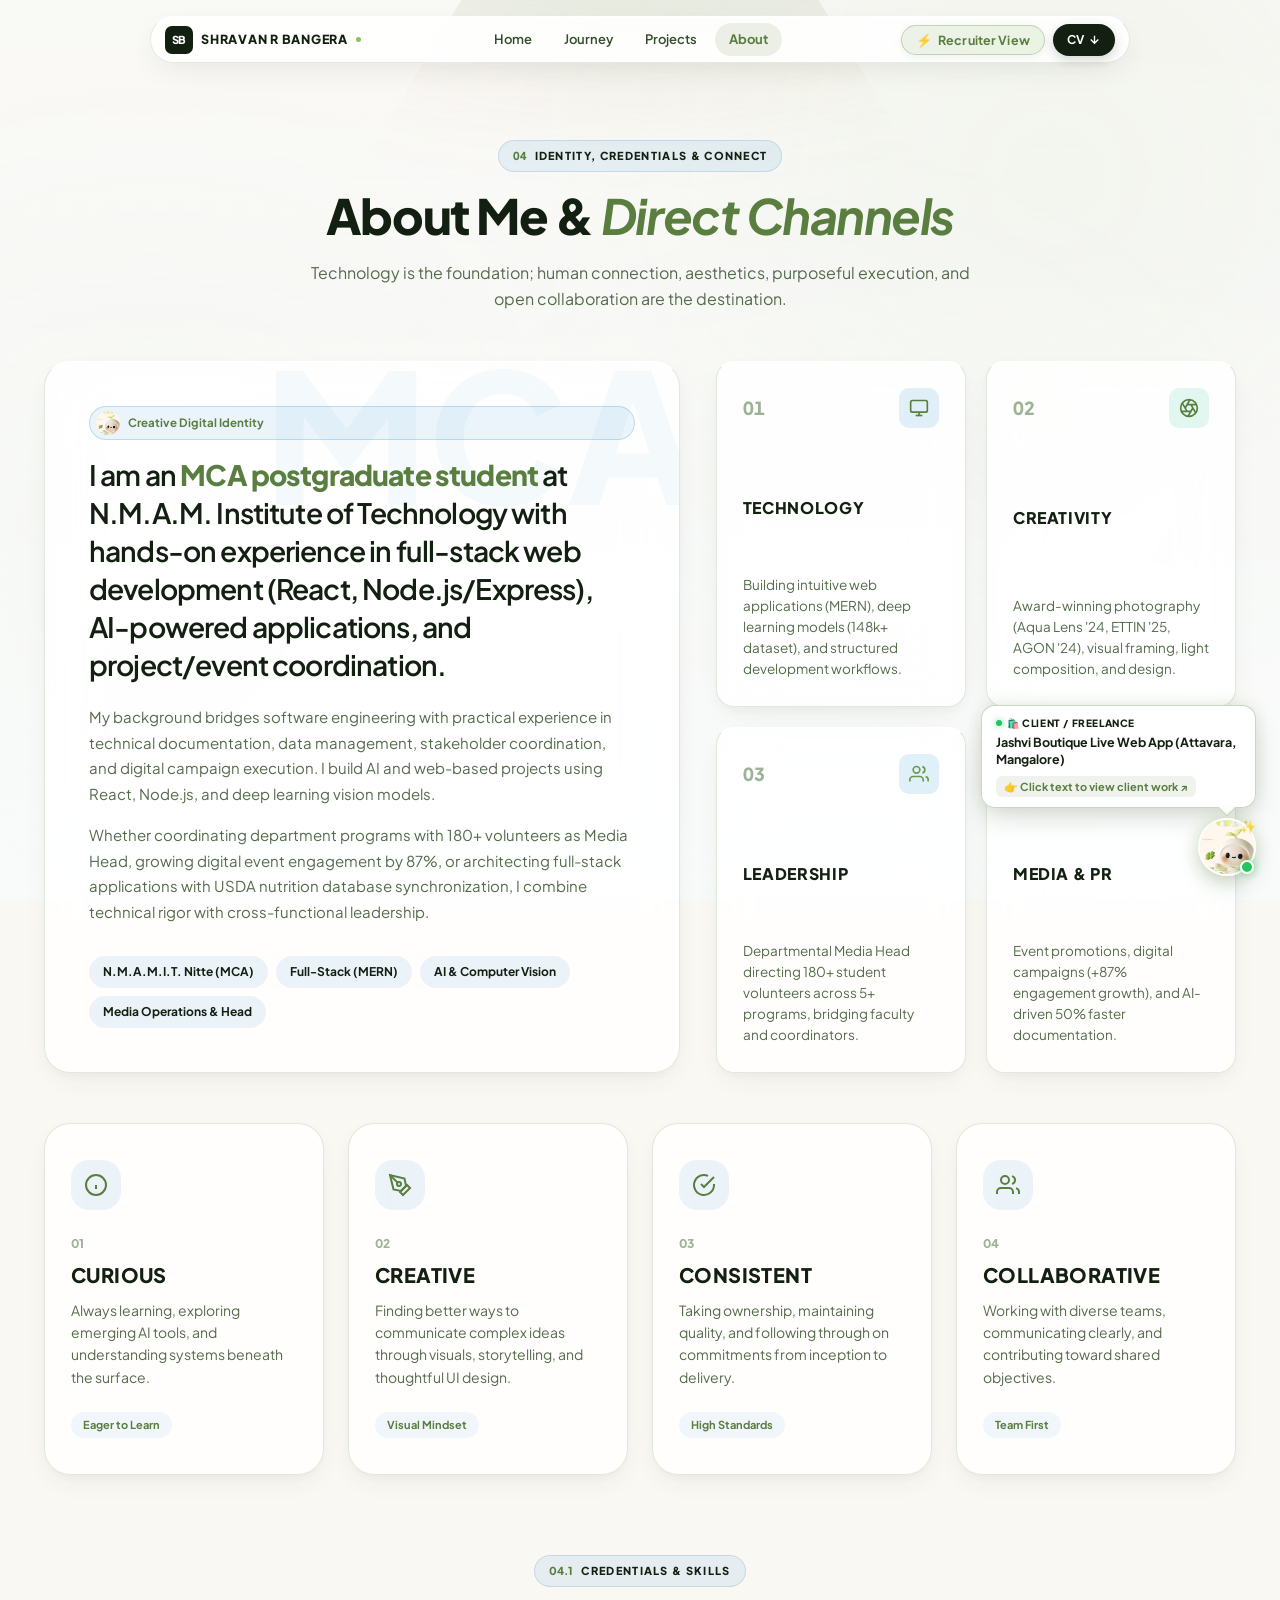
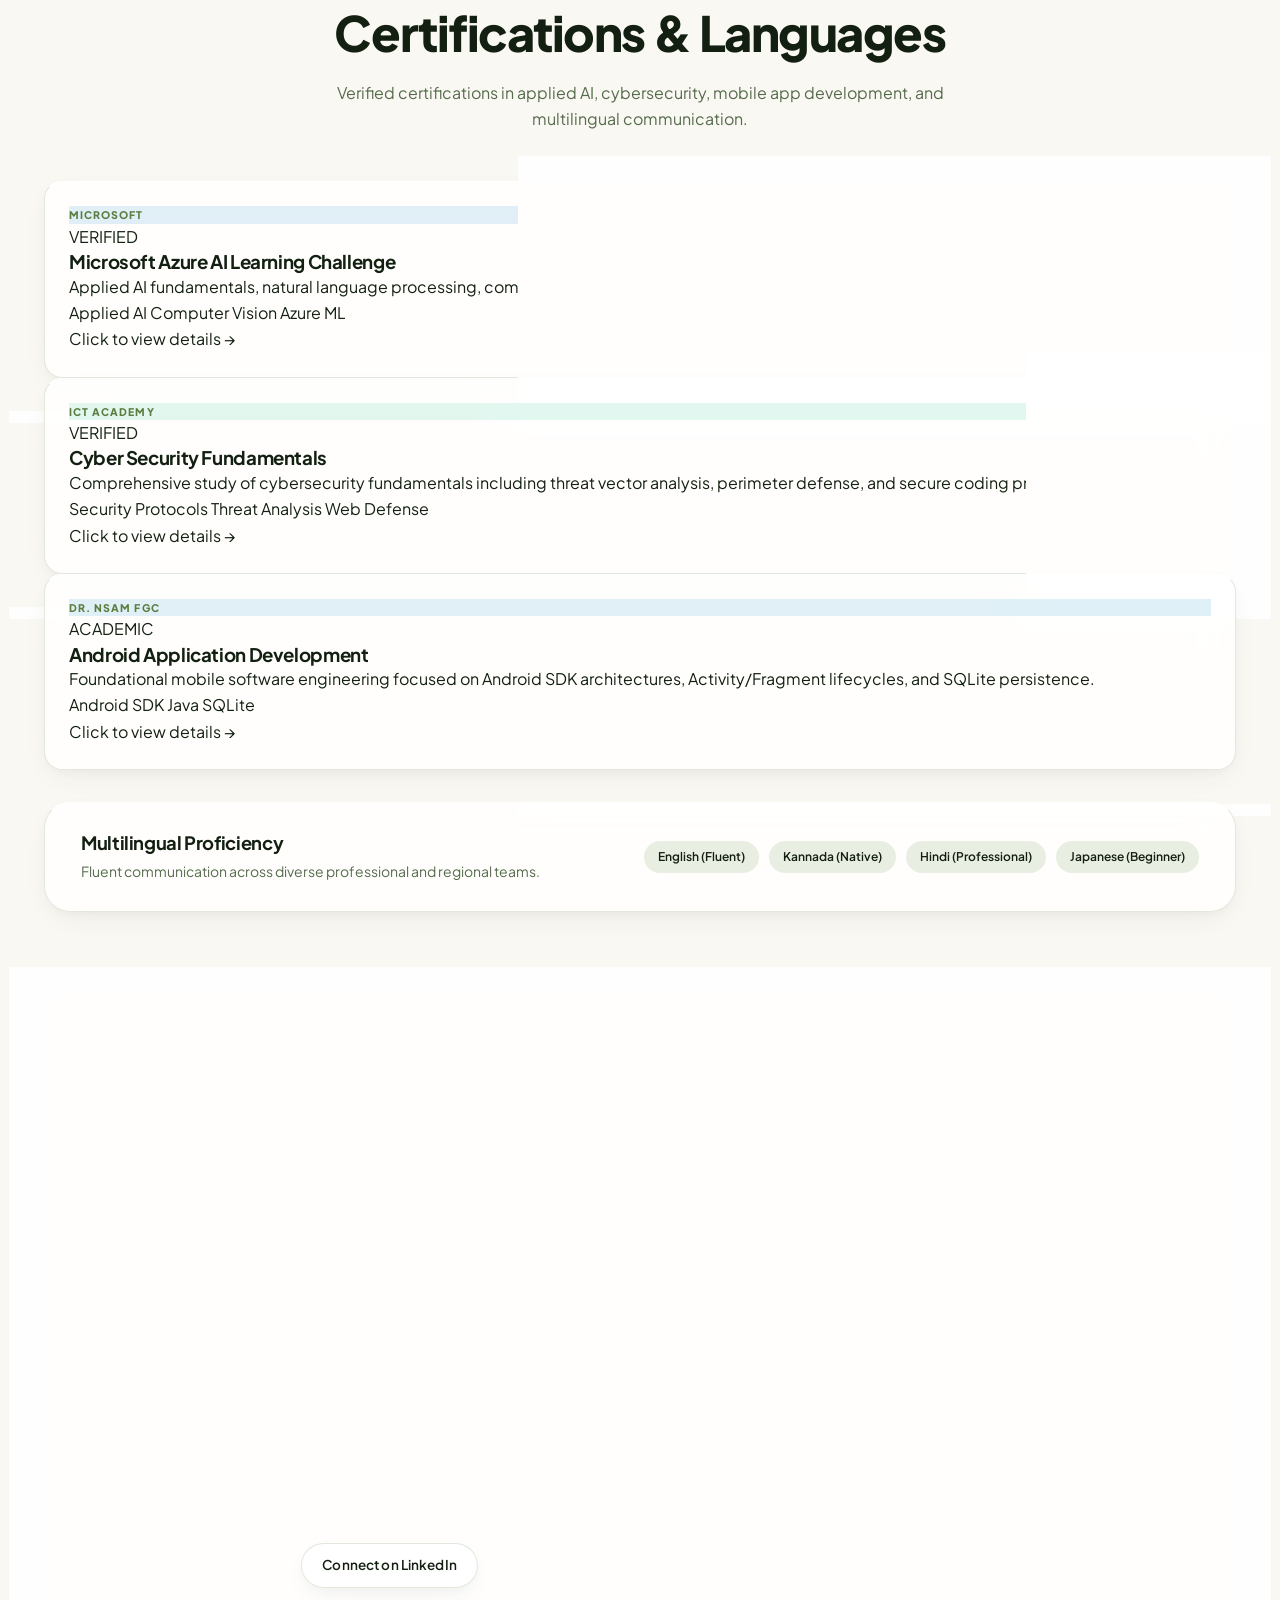
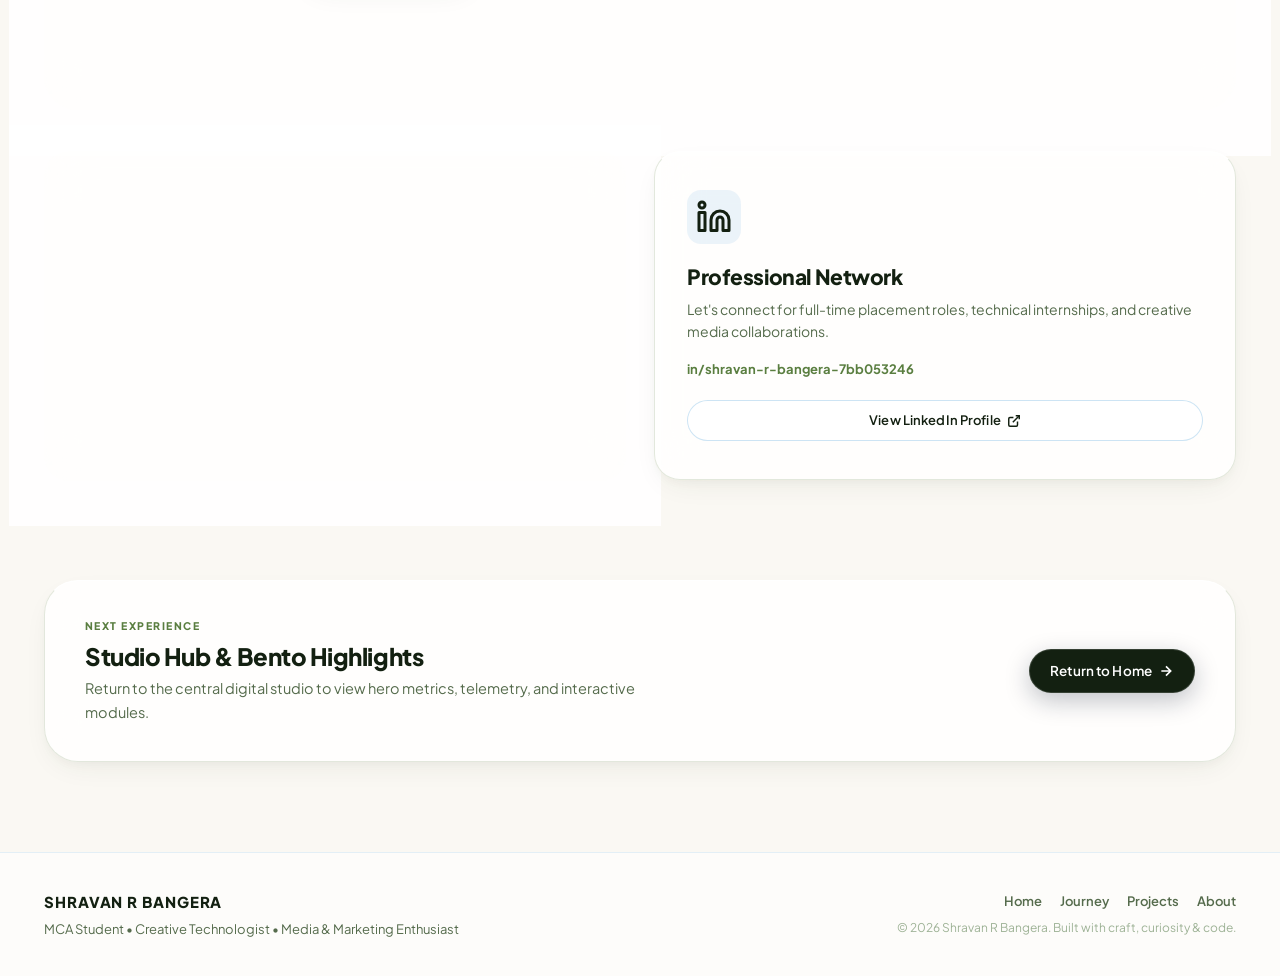
==== commit 47ff0dc5: "feat: add Jashvi Boutique client freelance showcase and live cover preview" ====
--- a/about.html
+++ b/about.html
@@ -579,7 +579,7 @@
             <li><strong>Media Head (MCA Dept):</strong> Coordinated logistics &amp; media across 5+ programs with 180+ student volunteers; managed social media.</li>
             <li><strong>Internship Trainee:</strong> Zephyr Technologies &amp; Solutions &mdash; MERN Stack technical documentation &amp; software workflows.</li>
             <li><strong>Honours &amp; Awards:</strong> 1st Place Photography (Nitte Aqua Lens 2024 University Level &amp; ETTIN 2025 National Fest); 2nd Place (AGON 2024).</li>
-            <li><strong>Featured Projects:</strong> Photo Studio Management System (PSMS &mdash; MERN Stack) &amp; FoodIQ (AI prototype).</li>
+            <li><strong>Featured &amp; Client Projects:</strong> Jashvi Boutique (Client Freelance Web App &mdash; Render) &bull; Photo Studio Management System (PSMS &mdash; MERN Stack) &bull; FoodIQ (AI prototype).</li>
           </ul>
 
           <h3 class="recruiter-section-title" style="margin-top: 18px;">Direct Placement Contacts</h3>
--- a/style.css
+++ b/style.css
@@ -5395,4 +5395,25 @@
   font-family: var(--font-display);
 }
 
-
+/* 19.6 Client & Freelance Showcase Utilities */
+@keyframes liveDotPulse {
+  0% { transform: scale(0.95); box-shadow: 0 0 0 0 rgba(34, 197, 94, 0.7); }
+  70% { transform: scale(1.15); box-shadow: 0 0 0 6px rgba(34, 197, 94, 0); }
+  100% { transform: scale(0.95); box-shadow: 0 0 0 0 rgba(34, 197, 94, 0); }
+}
+
+.live-dot-pulse {
+  animation: liveDotPulse 2s cubic-bezier(0.4, 0, 0.6, 1) infinite;
+}
+
+.client-card-gold {
+  border-top: 3px solid #D4AF37 !important;
+  transition: transform 0.35s cubic-bezier(0.34, 1.56, 0.64, 1), box-shadow 0.35s ease;
+}
+
+.client-card-gold:hover {
+  box-shadow: 0 20px 40px -15px rgba(212, 175, 55, 0.18), 0 0 0 1px rgba(212, 175, 55, 0.3);
+}
+
+
+
